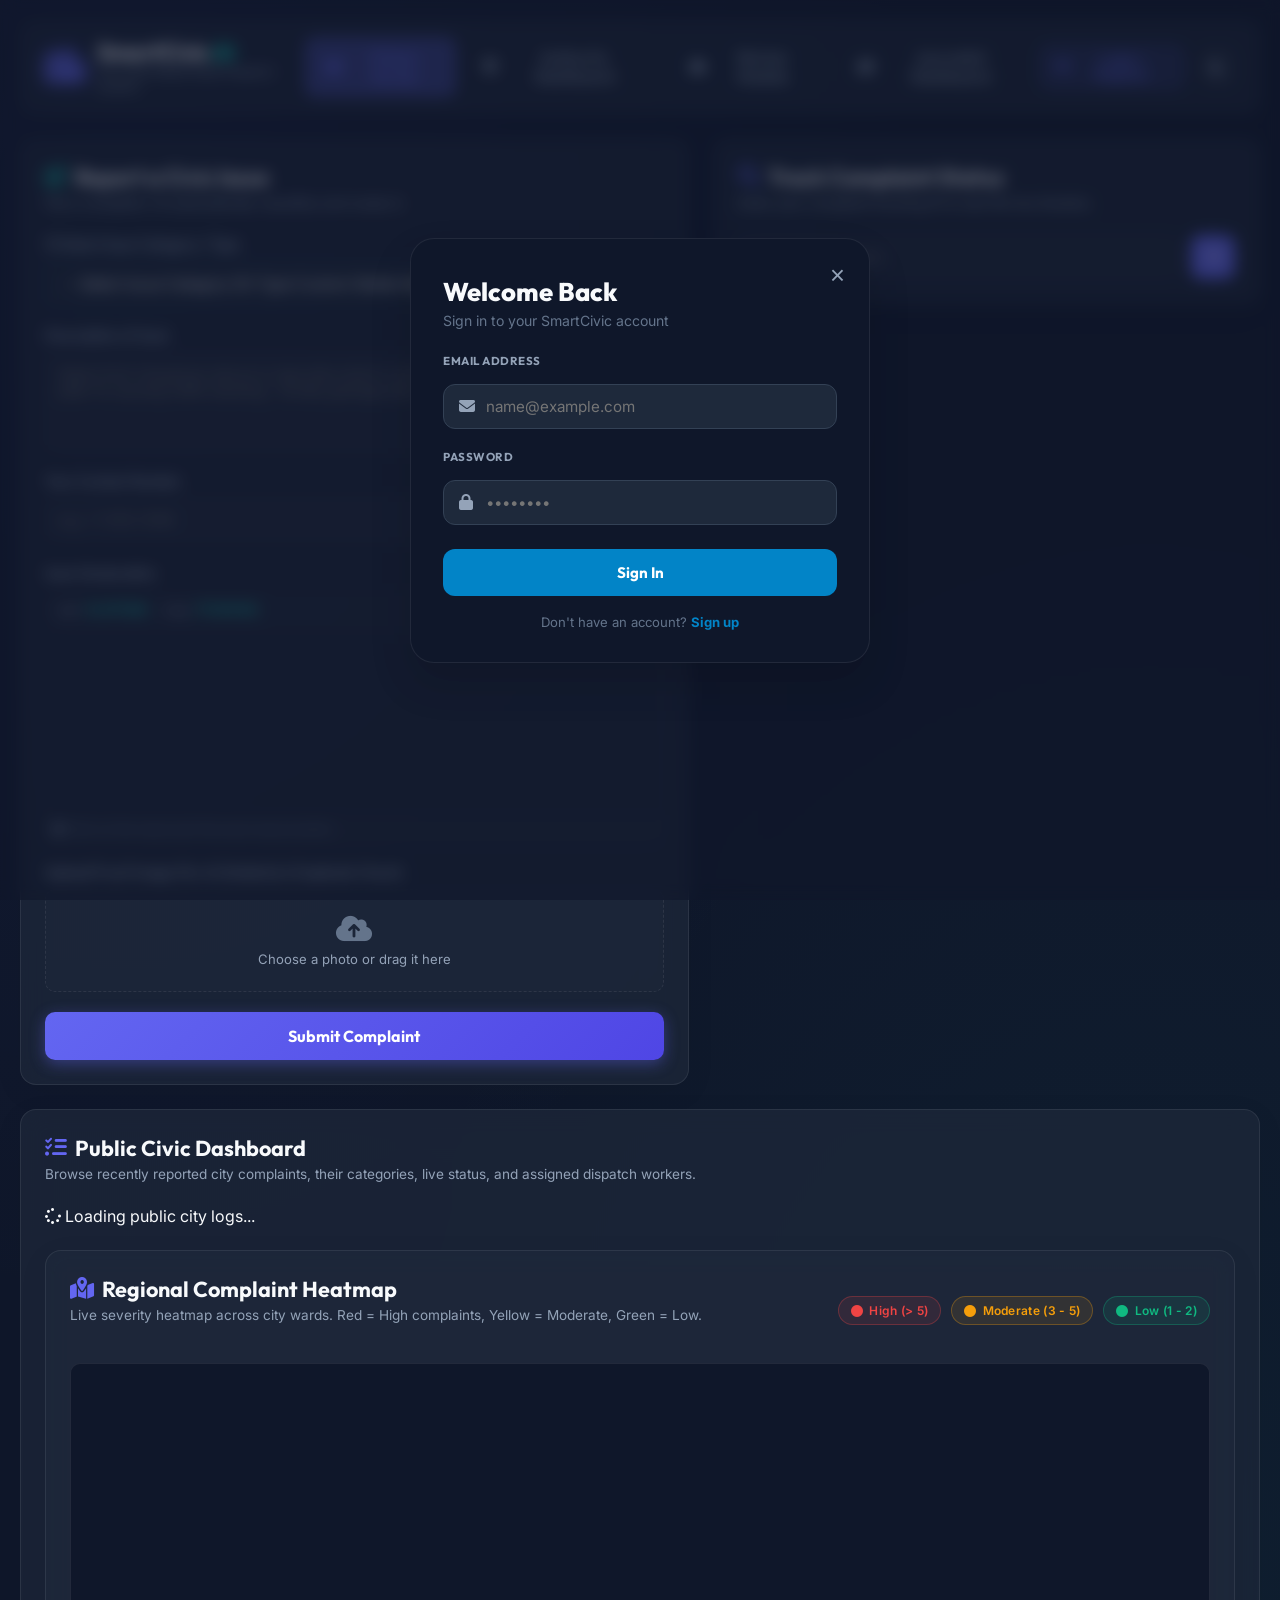
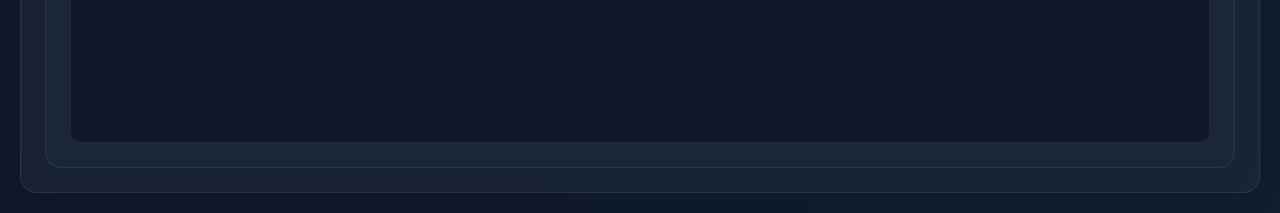
==== frontend/index.html @ 4585609e "Initial commit: SmartCivic AI civic complaint platform with Exotel IVR hotline & complete setup" ====
<!DOCTYPE html>
<html lang="en">
<head>
    <meta charset="UTF-8">
    <meta name="viewport" content="width=device-width, initial-scale=1.0">
    <title>SmartCivic AI - Intelligent Complaint Management System</title>
    
    <!-- Google Fonts -->
    <link rel="preconnect" href="https://fonts.googleapis.com">
    <link rel="preconnect" href="https://fonts.gstatic.com" crossorigin>
    <link href="https://fonts.googleapis.com/css2?family=Inter:wght@300;400;500;600;700&family=Outfit:wght@400;500;600;700;800&display=swap" rel="stylesheet">
    
    <!-- FontAwesome Icons -->
    <link rel="stylesheet" href="https://cdnjs.cloudflare.com/ajax/libs/font-awesome/6.4.0/css/all.min.css">
    
    <!-- Leaflet.js (GIS Map) -->
    <link rel="stylesheet" href="https://unpkg.com/leaflet@1.9.4/dist/leaflet.css" integrity="sha256-p4NxAoJBhIIN+hmNHrzRCf9tD/miZyoHS5obTRR9BMY=" crossorigin="" />
    <script src="https://unpkg.com/leaflet@1.9.4/dist/leaflet.js" integrity="sha256-20nQCchB9co0qIjJZRGuk2/Z9VM+kNiyxNV1lvTlZBo=" crossorigin=""></script>
    
    <!-- Leaflet Heatmap Plugin -->
    <script src="https://cdn.jsdelivr.net/npm/leaflet.heat@0.2.0/dist/leaflet-heat.js"></script>
    
    <!-- Leaflet Routing Machine -->
    <link rel="stylesheet" href="https://unpkg.com/leaflet-routing-machine@3.2.12/dist/leaflet-routing-machine.css" />
    <script src="https://unpkg.com/leaflet-routing-machine@3.2.12/dist/leaflet-routing-machine.js"></script>
    
    <!-- Chart.js -->
    <script src="https://cdn.jsdelivr.net/npm/chart.js"></script>
    
    <!-- Custom Style Sheet -->
    <link rel="stylesheet" href="app.css">
</head>
<body>
    <!-- App Container -->
    <div class="app-container">
        
        <!-- Header -->
        <header class="glass-header">
            <div class="logo-area">
                <div class="logo-icon"><i class="fa-solid fa-city"></i></div>
                <div class="logo-text">
                    <h1>SmartCivic <span>AI</span></h1>
                    <p>City Issue Reporting & Dispatch System</p>
                </div>
            </div>
            
            <!-- Navbar Nav -->
            <nav class="nav-links">
                <button class="nav-btn active" data-tab="citizen-portal" id="btn-citizen"><i class="fa-solid fa-users"></i> Citizen Portal</button>
                <button class="nav-btn" data-tab="authority-dashboard" id="btn-authority"><i class="fa-solid fa-shield-halved"></i> Authority Dashboard</button>
                <button class="nav-btn" data-tab="worker-module" id="btn-worker"><i class="fa-solid fa-helmet-safety"></i> Worker Module</button>
                <button class="nav-btn" data-tab="journalist-dashboard" id="btn-journalist"><i class="fa-solid fa-newspaper"></i> Journalist Dashboard</button>
            </nav>

            <!-- User Profile Banner -->
            <div class="header-controls">
                <div class="user-status-wrapper hidden" id="user-profile-banner">
                    <span class="user-status-text"><i class="fa-solid fa-user-circle text-accent-indigo"></i> <strong id="lbl-user-name">Guest</strong> (<span id="lbl-user-role">citizen</span>)</span>
                    <button class="btn-logout" id="btn-logout-session"><i class="fa-solid fa-right-from-bracket"></i> Logout</button>
                </div>
                <button class="btn-login-header" id="btn-login-trigger"><i class="fa-solid fa-right-to-bracket"></i> Login / Register</button>
                <div class="theme-toggle" id="theme-toggle-btn">
                    <i class="fa-solid fa-moon"></i>
                </div>
            </div>
        </header>

        <!-- Main Content Area -->
        <main class="main-content">
            
            <!-- CITIZEN PORTAL TAB -->
            <section id="citizen-portal" class="tab-content active-tab">
                <div class="citizen-grid">
                    
                    <!-- Left: Report Form -->
                    <div class="glass-card citizen-form-card">
                        <h2><i class="fa-solid fa-pen-to-square text-accent-teal"></i> Report a Civic Issue</h2>
                        <p class="section-subtitle">File a complaint. AI automatically classifies and routes it.</p>


                        
                        <form id="report-form" enctype="multipart/form-data">
                            <div class="form-group">
                                <label for="form-category-preset"><i class="fa-solid fa-list-check"></i> Select Issue Category / Type</label>
                                <select id="form-category-preset" class="form-select-category">
                                    <option value="">-- Select Issue Category (Or Type Custom Details Below) --</option>
                                    <option value="Pothole">Pothole</option>
                                    <option value="Drainage">Drainage</option>
                                    <option value="Garbage">Garbage</option>
                                    <option value="Street Light">Street Light</option>
                                    <option value="Footpath">Footpath</option>
                                    <option value="Manhole">Manhole</option>
                                </select>
                            </div>

                            <div class="form-group">
                                <label for="form-description">Description of Issue</label>
                                <textarea id="form-description" placeholder="Select from dropdown above or describe what is wrong (e.g. 'Huge pothole near metro pillar 15 causing traffic backlog', 'Smelly garbage pile overflowing on the main road')" required></textarea>
                            </div>
                            
                            <div class="form-group">
                                <label for="form-contact">Your Contact Number</label>
                                <input type="tel" id="form-contact" placeholder="e.g. +1 555-0199" required>
                            </div>
                            
                            <!-- Location Section -->
                            <div class="form-group">
                                <div class="label-row">
                                    <label>Issue Geolocation</label>
                                    <button type="button" class="btn-small" id="btn-gps-detect"><i class="fa-solid fa-location-crosshairs"></i> Get Current GPS</button>
                                </div>
                                <div class="gps-coords">
                                    <span>Lat: <strong id="val-latitude">12.971598</strong></span>
                                    <span>Lng: <strong id="val-longitude">77.594562</strong></span>
                                </div>
                                <div class="map-picker-container">
                                    <div id="map-picker"></div>
                                    <span class="map-helper-text"><i class="fa-solid fa-circle-info"></i> Click on the map to pin the exact issue location.</span>
                                </div>
                            </div>
                            
                            <!-- Image Section -->
                            <div class="form-group">
                                <label>Upload Proof Image (For AI Similarity & Duplicate Check)</label>
                                <div class="file-drop-area">
                                    <i class="fa-solid fa-cloud-arrow-up"></i>
                                    <span>Choose a photo or drag it here</span>
                                    <input type="file" id="form-image" accept="image/*">
                                </div>
                                <div id="image-preview-container" class="hidden">
                                    <img id="image-preview" src="" alt="Selected proof">
                                    <button type="button" id="btn-remove-image"><i class="fa-solid fa-times"></i> Remove</button>
                                </div>
                            </div>

                            <button type="submit" class="btn-submit" id="btn-submit-complaint">
                                <span class="btn-text">Submit Complaint</span>
                                <span class="spinner hidden"><i class="fa-solid fa-circle-notch fa-spin"></i></span>
                            </button>
                        </form>
                    </div>
                    
                    <!-- Right: Search & Timeline Tracker -->
                    <div class="right-citizen-panel">
                        <!-- Duplicate Alert Notification (Appears when duplicate found) -->
                        <div id="duplicate-warning" class="glass-card duplicate-card hidden">
                            <div class="dup-header">
                                <i class="fa-solid fa-triangle-exclamation"></i>
                                <h3>AI Duplicate Warning</h3>
                            </div>
                            <p>Our AI model identified an existing open complaint within 50 meters containing similar details. The issue has been linked, and its priority was verified.</p>
                            <div class="dup-details">
                                <span>Linked ID: <strong id="dup-linked-id">COMP-XXXX</strong></span>
                                <button type="button" class="btn-small" id="btn-view-duplicate">Track Linked Complaint</button>
                            </div>
                        </div>

                        <!-- Search Box -->
                        <div class="glass-card search-card">
                            <h2><i class="fa-solid fa-magnifying-glass text-accent-indigo"></i> Track Complaint Status</h2>
                            <p class="section-subtitle">Enter your complaint tracking ID to see the live timeline.</p>
                            <div class="search-box">
                                <input type="text" id="search-complaint-id" placeholder="e.g. COMP-A4F9E3">
                                <button type="button" id="btn-search-track"><i class="fa-solid fa-arrow-right"></i></button>
                            </div>
                        </div>

                        <!-- Tracker Details / Timeline -->
                        <div class="glass-card tracker-card hidden" id="tracker-result">
                            <div class="tracker-header">
                                <div>
                                    <h3 id="track-id">COMP-XXXXXX</h3>
                                    <span id="track-category" class="badge">Pothole</span>
                                </div>
                                <span id="track-status-badge" class="badge-status">Submitted</span>
                            </div>
                            
                            <div class="escalation-alert-banner hidden" id="track-escalation-banner">
                                <i class="fa-solid fa-triangle-exclamation fa-beat"></i>
                                <span><strong>ESCALATED:</strong> Unresolved for > 48 hours. Routed to Supervisor.</span>
                            </div>

                            <div class="tracker-desc">
                                <strong>Description:</strong>
                                <p id="track-description">...</p>
                            </div>

                            <div class="tracker-image-box hidden" id="track-image-container">
                                <strong>Attached Proof:</strong>
                                <img id="track-image" src="" alt="Proof Image">
                                <div class="image-analysis-box" id="track-image-analysis-box">
                                    <span class="analysis-tag"><i class="fa-solid fa-brain text-accent-teal"></i> AI Image Analysis</span>
                                    <p id="track-image-analysis-text">Scanning image matrices...</p>
                                </div>
                            </div>

                            <div class="tracker-meta">
                                <div><strong>Priority:</strong> <span id="track-priority" class="text-priority-high">High</span></div>
                                <div><strong>Assigned Worker:</strong> <span id="track-worker">Not Assigned</span></div>
                            </div>

                            <!-- Timeline -->
                            <div class="timeline-wrapper">
                                <div class="timeline-line"></div>
                                
                                <div class="timeline-step" id="step-Submitted">
                                    <div class="step-bullet"></div>
                                    <div class="step-content">
                                        <h4>Complaint Submitted</h4>
                                        <p class="step-time" id="time-Submitted">-</p>
                                    </div>
                                </div>
                                
                                <div class="timeline-step" id="step-Assigned">
                                    <div class="step-bullet"></div>
                                    <div class="step-content">
                                        <h4>Worker Assigned</h4>
                                        <p class="step-time" id="time-Assigned">-</p>
                                    </div>
                                </div>
                                
                                <div class="timeline-step" id="step-InProgress">
                                    <div class="step-bullet"></div>
                                    <div class="step-content">
                                        <h4>In Progress</h4>
                                        <p class="step-time" id="time-InProgress">-</p>
                                    </div>
                                </div>
                                
                                <div class="timeline-step" id="step-Resolved">
                                    <div class="step-bullet"></div>
                                    <div class="step-content">
                                        <h4>Resolved</h4>
                                        <p class="step-time" id="time-Resolved">-</p>
                                    </div>
                                </div>
                            </div>
                        </div>
                    </div>
                </div>

                <!-- Public Complaints Feed -->
                <div class="glass-card citizen-feed-section" style="margin-top: 24px;">
                    <h2><i class="fa-solid fa-list-check text-accent-indigo"></i> Public Civic Dashboard</h2>
                    <p class="section-subtitle">Browse recently reported city complaints, their categories, live status, and assigned dispatch workers.</p>
                    <div class="citizen-complaints-list" id="citizen-complaints-list" style="display: grid; grid-template-columns: repeat(auto-fill, minmax(300px, 1fr)); gap: 20px; margin-top: 16px;">
                        <p class="empty-list-message"><i class="fa-solid fa-spinner fa-spin"></i> Loading public city logs...</p>
                    </div>
                <!-- Citizen Regional Complaint Heatmap -->
                <div class="glass-card heatmap-card-container" style="margin-top: 24px;">
                    <div class="heatmap-header">
                        <div>
                            <h2><i class="fa-solid fa-map-location-dot text-accent-indigo"></i> Regional Complaint Heatmap</h2>
                            <p class="section-subtitle">Live severity heatmap across city wards. Red = High complaints, Yellow = Moderate, Green = Low.</p>
                        </div>
                        <div class="heatmap-legend-pills">
                            <span class="heatmap-pill pill-red"><i class="fa-solid fa-circle"></i> High (> 5)</span>
                            <span class="heatmap-pill pill-yellow"><i class="fa-solid fa-circle"></i> Moderate (3 - 5)</span>
                            <span class="heatmap-pill pill-green"><i class="fa-solid fa-circle"></i> Low (1 - 2)</span>
                        </div>
                    </div>
                    <div id="map-citizen-heatmap" class="gis-heatmap-box"></div>
                </div>
            </section>
            
            <!-- AUTHORITY DASHBOARD TAB -->
            <section id="authority-dashboard" class="tab-content">
                <!-- Stats Overview Grid -->
                <div class="stats-grid">
                    <div class="glass-card stat-box border-indigo">
                        <div class="stat-icon"><i class="fa-solid fa-folder-open text-accent-indigo"></i></div>
                        <div class="stat-info">
                            <h3 id="stat-total-issues">0</h3>
                            <p>Total Complaints</p>
                        </div>
                    </div>
                    <div class="glass-card stat-box border-amber">
                        <div class="stat-icon"><i class="fa-solid fa-clock text-accent-amber"></i></div>
                        <div class="stat-info">
                            <h3 id="stat-pending-issues">0</h3>
                            <p>Pending Resolution</p>
                        </div>
                    </div>
                    <div class="glass-card stat-box border-emerald">
                        <div class="stat-icon"><i class="fa-solid fa-circle-check text-accent-emerald"></i></div>
                        <div class="stat-info">
                            <h3 id="stat-resolved-issues">0</h3>
                            <p>Resolved Issues</p>
                        </div>
                    </div>
                    <div class="glass-card stat-box border-rose">
                        <div class="stat-icon"><i class="fa-solid fa-circle-exclamation text-priority-high"></i></div>
                        <div class="stat-info">
                            <h3 id="stat-escalated-issues">0</h3>
                            <p>48h Escalations</p>
                        </div>
                    </div>
                </div>

                <!-- Authority GIS Regional Complaint Heatmap -->
                <div class="glass-card heatmap-card-container" style="margin-bottom: 24px;">
                    <div class="heatmap-header">
                        <div>
                            <h2><i class="fa-solid fa-fire text-priority-high"></i> Citywide Regional Complaint Density Heatmap</h2>
                            <p class="section-subtitle">Real-time GIS density overlay of civic complaints across wards to prioritize resource allocation.</p>
                        </div>
                        <div class="heatmap-legend-pills">
                            <span class="heatmap-pill pill-red"><i class="fa-solid fa-circle"></i> High Severity (> 5)</span>
                            <span class="heatmap-pill pill-yellow"><i class="fa-solid fa-circle"></i> Moderate (3 - 5)</span>
                            <span class="heatmap-pill pill-green"><i class="fa-solid fa-circle"></i> Low (1 - 2)</span>
                        </div>
                    </div>
                    <div id="map-authority-heatmap" class="gis-heatmap-box"></div>
                </div>

                <!-- Table & Filters Section -->

                <div class="dashboard-table-section glass-card">
                    <div class="table-header">
                        <h2><i class="fa-solid fa-list-check text-accent-indigo"></i> Active Complaints Registry</h2>
                        
                        <!-- Filters -->
                        <div class="filters-row">
                            <div class="filter-group">
                                <label for="filter-status">Status:</label>
                                <select id="filter-status">
                                    <option value="">All</option>
                                    <option value="Submitted">Submitted</option>
                                    <option value="Assigned">Assigned</option>
                                    <option value="In Progress">In Progress</option>
                                    <option value="Resolved">Resolved</option>
                                    <option value="Closed">Closed</option>
                                </select>
                            </div>
                            <div class="filter-group">
                                <label for="filter-priority">Priority:</label>
                                <select id="filter-priority">
                                    <option value="">All</option>
                                    <option value="High">High</option>
                                    <option value="Medium">Medium</option>
                                    <option value="Low">Low</option>
                                </select>
                            </div>
                            <!-- Ward filter removed -->
                            <button id="btn-refresh-dashboard" class="btn-refresh"><i class="fa-solid fa-arrows-rotate"></i> Refresh</button>
                        </div>
                    </div>

                    <!-- Complaints Table -->
                    <div class="table-scroll-container">
                        <table class="dashboard-table">
                            <thead>
                                <tr>
                                    <th>ID</th>
                                    <th>Category</th>
                                    <th>Description</th>
                                    <th>Priority</th>
                                    <th>Status</th>
                                    <th>Reported Date</th>
                                    <th>Assigned Worker</th>
                                    <th>Actions</th>
                                </tr>
                            </thead>
                            <tbody id="complaints-table-body">
                                <tr>
                                    <td colspan="9" class="empty-table-message"><i class="fa-solid fa-spinner fa-spin"></i> Loading complaints database...</td>
                                </tr>
                            </tbody>
                        </table>
                    </div>
                </div>

                <!-- Assignment Modal (Glassmorphic popup) -->
                <div id="assignment-modal" class="modal-overlay hidden">
                    <div class="glass-card modal-content">
                        <div class="modal-header">
                            <h3><i class="fa-solid fa-user-plus text-accent-teal"></i> Assign Task to Worker</h3>
                            <button class="btn-close-modal" id="btn-close-assignment-modal">&times;</button>
                        </div>
                        <div class="modal-body">
                            <div class="assignment-info-summary">
                                <p><strong>Complaint ID:</strong> <span id="modal-complaint-id">COMP-XXXX</span></p>
                                <p><strong>Category:</strong> <span id="modal-complaint-category" class="badge">Pothole</span></p>
                                <p><strong>Description:</strong> <span id="modal-complaint-desc">...</span></p>
                            </div>
                            <hr class="modal-separator">
                            <form id="assign-worker-form">
                                <input type="hidden" id="modal-hidden-complaint-id">
                                <div class="form-group">
                                    <label for="modal-worker-select">Select Dispatch Worker</label>
                                    <select id="modal-worker-select" required>
                                        <option value="">-- Choose Worker --</option>
                                    </select>
                                </div>
                                <div class="form-group">
                                    <label for="modal-priority-select">Adjust Priority (Heuristically Classified)</label>
                                    <select id="modal-priority-select">
                                        <option value="High">High</option>
                                        <option value="Medium">Medium</option>
                                        <option value="Low">Low</option>
                                    </select>
                                </div>
                                <button type="submit" class="btn-submit" id="btn-confirm-assignment">Assign & Notify Worker</button>
                            </form>
                        </div>
                    </div>
                </div>

                <!-- Charts Section -->
                <div class="analytics-charts-grid">
                    <div class="glass-card chart-container">
                        <h3><i class="fa-solid fa-chart-pie text-accent-indigo"></i> Issue Categories Distribution</h3>
                        <canvas id="chart-categories"></canvas>
                    </div>
                </div>
            </section>
            
            <!-- WORKER MODULE TAB -->
            <section id="worker-module" class="tab-content">
                <div class="worker-grid">
                    <!-- Left Panel: Job List -->
                    <div class="glass-card worker-jobs-panel">
                        <h2><i class="fa-solid fa-toolbox text-accent-amber"></i> Worker Task Board</h2>
                        <div class="worker-info-banner">
                            <p>Active User: <strong id="val-worker-name">Not Selected</strong></p>
                        </div>
                        
                        <div class="worker-jobs-list" id="worker-jobs-list">
                            <p class="empty-jobs-message">Please select a Worker Profile from the top-right header to view tasks.</p>
                        </div>
                    </div>

                    <!-- Right Panel: Navigation and Work Action -->
                    <div class="glass-card worker-work-panel hidden" id="worker-work-area">
                        <div class="worker-work-header">
                            <div>
                                <span class="badge-status badge-active" id="work-active-id">COMP-XXXX</span>
                                <h3 id="work-active-category">Garbage Dump Cleanup</h3>
                            </div>
                            <button class="btn-back-jobs" id="btn-close-work-area"><i class="fa-solid fa-times"></i> Close Map</button>
                        </div>

                        <!-- Action controls -->
                        <div class="worker-action-steps">
                            <div class="action-step-item">
                                <div class="step-num">1</div>
                                <div class="step-details">
                                    <h4>Route Navigation</h4>
                                    <p>Follow GPS directions on GIS map below.</p>
                                </div>
                            </div>
                             <div class="action-step-item">
                                <div class="step-num">2</div>
                                <div class="step-details" style="display: flex; flex-direction: column; gap: 8px; width: 100%;">
                                    <h4>Site Action & Progress Log</h4>
                                    <button class="btn-worker-status" id="btn-toggle-in-progress">Mark "In Progress"</button>
                                    <div id="worker-log-input-group" class="hidden" style="display: flex; gap: 8px; width: 100%; margin-top: 4px;">
                                        <input type="text" id="worker-progress-notes" placeholder="Add site update (e.g. 'Arrived', '50% cleaned')" style="flex: 1; padding: 8px 12px; font-size: 0.85rem;">
                                        <button type="button" class="btn-submit-blue" id="btn-worker-add-notes" style="padding: 8px 12px; font-size: 0.85rem; border-radius: 8px;"><i class="fa-solid fa-plus"></i> Log</button>
                                    </div>
                                </div>
                            </div>
                            <div class="action-step-item">
                                <div class="step-num">3</div>
                                <div class="step-details">
                                    <h4>Complete Resolution</h4>
                                    <button class="btn-worker-resolve" id="btn-open-resolve-modal">Resolve Task</button>
                                </div>
                            </div>
                        </div>

                        <!-- GIS Route Map -->
                        <div class="worker-map-wrapper">
                            <div id="map-worker-route"></div>
                            <div class="map-route-legend">
                                <span><i class="fa-solid fa-user-location text-accent-teal"></i> Worker Location (Mocked)</span>
                                <span><i class="fa-solid fa-triangle-exclamation text-accent-amber"></i> Complaint Location</span>
                            </div>
                        </div>
                    </div>
                </div>

                <!-- Resolve Complaint Modal -->
                <div id="resolve-modal" class="modal-overlay hidden">
                    <div class="glass-card modal-content">
                        <div class="modal-header">
                            <h3><i class="fa-solid fa-clipboard-check text-accent-emerald"></i> Resolve Complaint</h3>
                            <button class="btn-close-modal" id="btn-close-resolve-modal">&times;</button>
                        </div>
                        <div class="modal-body">
                            <form id="resolve-task-form">
                                <input type="hidden" id="resolve-hidden-complaint-id">
                                <div class="form-group">
                                    <label>Upload Resolution Photo Proof</label>
                                    <div class="file-drop-area">
                                        <i class="fa-solid fa-camera"></i>
                                        <span>Choose resolved photo</span>
                                        <input type="file" id="resolve-image" accept="image/*" required>
                                    </div>
                                    <div id="resolve-preview-container" class="hidden">
                                        <img id="resolve-preview" src="" alt="Resolution preview">
                                    </div>
                                </div>
                                <div class="form-group">
                                    <label for="resolve-notes">Completion Notes</label>
                                    <textarea id="resolve-notes" placeholder="Write details about the repair/cleanup performed..." required></textarea>
                                </div>
                                <button type="submit" class="btn-submit btn-emerald-submit" id="btn-confirm-resolve">Submit Resolution</button>
                            </form>
                        </div>
                    </div>
                </div>
            </section>

            <!-- JOURNALIST DASHBOARD TAB -->
            <section id="journalist-dashboard" class="tab-content">
                <div class="journalist-grid">
                    <!-- Left Column: Redirected Issues list -->
                    <div class="glass-card journalist-left-panel">
                        <h2><i class="fa-solid fa-triangle-exclamation text-priority-high"></i> Unopened Complaints</h2>
                        <p class="section-subtitle">Issues redirected to press watchdogs after 5 mins of authority inactivity.</p>
                        <div id="journalist-redirect-list" class="journalist-list">
                            <p class="empty-list-message"><i class="fa-solid fa-spinner fa-spin"></i> Loading redirected complaints...</p>
                        </div>
                    </div>

                    <!-- Right Column: AI Agent Report Station -->
                    <div class="glass-card journalist-right-panel hidden" id="journalist-station">
                        <div class="station-header">
                            <h3><i class="fa-solid fa-microchip text-accent-indigo"></i> AI Agent Report Station</h3>
                            <button class="btn-close-station" id="btn-close-journalist-station">&times;</button>
                        </div>
                        <div class="station-complaint-summary" id="station-complaint-summary">
                            <!-- Complaint details loaded dynamically -->
                        </div>
                        
                        <div class="ai-agent-console-box">
                            <button class="btn-submit-blue" id="btn-trigger-ai-agent">
                                <i class="fa-solid fa-robot"></i> Run AI Investigative Agent
                            </button>
                            
                            <!-- Progress Loader -->
                            <div class="ai-loader-container hidden" id="ai-agent-loader">
                                <div class="ai-spinner"></div>
                                <span class="ai-loader-text">AI Agent scanning database & writing report...</span>
                            </div>
                        </div>

                        <!-- Editor Form -->
                        <div class="ai-report-editor-box hidden" id="ai-report-editor">
                            <hr class="modal-separator">
                            <form id="journalist-report-form">
                                <input type="hidden" id="report-hidden-complaint-id">
                                <div class="form-group">
                                    <label class="uppercase-label">Article Title</label>
                                    <input type="text" id="report-title-input" required>
                                </div>
                                <div class="form-group">
                                    <label class="uppercase-label">Article Body Content</label>
                                    <textarea id="report-content-input" rows="12" required></textarea>
                                </div>
                                <div class="form-actions-row">
                                    <button type="button" class="btn-submit" id="btn-save-draft"><i class="fa-solid fa-floppy-disk"></i> Save Draft</button>
                                    <button type="submit" class="btn-submit-blue" id="btn-publish-report"><i class="fa-solid fa-paper-plane"></i> Publish Report</button>
                                </div>
                            </form>
                        </div>
                    </div>
                </div>

                <!-- Bottom Section: Published Articles Feed -->
                <div class="glass-card journalist-feed-section">
                    <h2><i class="fa-solid fa-bullhorn text-accent-teal"></i> Published Press Room</h2>
                    <p class="section-subtitle">Watchdog articles live and broadcasted to public press feeds.</p>
                    <div class="published-articles-grid" id="published-articles-feed">
                        <p class="empty-list-message">No articles published to press feeds yet.</p>
                    </div>
                </div>
            </section>
        </main>

        <!-- GLOBAL NAVIGATION MAP MODAL -->
        <div class="modal-overlay hidden" id="navigation-modal" style="z-index: 100000;">
            <div class="modal-content" style="max-width: 800px; width: 90%; height: 85vh; display: flex; flex-direction: column; padding: 24px; background: rgba(15, 23, 42, 0.95); border: 1px solid var(--panel-border); box-shadow: 0 20px 50px rgba(0,0,0,0.5);">
                <div class="modal-header" style="margin-bottom: 16px; border-bottom: 1px solid var(--panel-border); padding-bottom: 8px;">
                    <h3 style="font-family: var(--font-heading); font-size: 1.25rem;"><i class="fa-solid fa-map-location-dot text-accent-indigo"></i> GPS Navigation Route</h3>
                    <button class="btn-close-modal" id="btn-close-navigation-modal">&times;</button>
                </div>
                <div class="modal-body" style="flex: 1; display: grid; grid-template-columns: 1.2fr 0.8fr; gap: 20px; min-height: 0;">
                    <!-- Map Column -->
                    <div style="position: relative; display: flex; flex-direction: column; height: 100%;">
                        <div id="map-modal-navigation" style="flex: 1; border-radius: 12px; border: 1px solid var(--panel-border); min-height: 250px; background: #1e293b;"></div>
                        <div style="margin-top: 12px;">
                            <button class="btn-submit-blue" id="btn-open-real-google-maps" style="margin-top: 0; padding: 12px 18px; font-size: 0.88rem; border-radius: 8px;">
                                <i class="fa-solid fa-arrow-up-right-from-square"></i> Open in Google Maps
                            </button>
                        </div>
                    </div>
                    <!-- Directions Steps Column -->
                    <div style="background: rgba(255, 255, 255, 0.02); border: 1px solid var(--panel-border); border-radius: 12px; padding: 16px; display: flex; flex-direction: column; overflow-y: auto;">
                        <h4 style="margin-bottom: 12px; border-bottom: 1px solid var(--panel-border); padding-bottom: 6px; color: var(--text-primary); font-family: var(--font-heading); font-size: 0.95rem;">
                            <i class="fa-solid fa-location-arrow"></i> Turn-by-Turn Directions
                        </h4>
                        <div id="navigation-steps-list" style="display: flex; flex-direction: column; gap: 12px; font-size: 0.85rem; color: var(--text-secondary);">
                            <!-- Step items rendered dynamically -->
                        </div>
                    </div>
                </div>
            </div>
        </div>
        
        <!-- Live Notifications Banner -->
        <div class="notification-toast hidden" id="notification-toast">
            <div class="toast-icon"><i class="fa-solid fa-bell"></i></div>
            <div class="toast-body">
                <h4 id="toast-title">Notification</h4>
                <p id="toast-message">Message details...</p>
            </div>
                            <button class="toast-close" id="btn-close-toast">&times;</button>
        </div>

        <!-- AUTHENTICATION DIALOG (BLOCKING OVERLAY) -->
        <div id="auth-modal" class="modal-overlay">
            <div class="auth-card">
                <button class="btn-close-modal" id="btn-close-auth-modal">&times;</button>

                <!-- Signup Panel -->
                <div id="signup-panel" class="auth-panel hidden">
                    <h2 class="auth-title">Create Account</h2>
                    <p class="auth-subtitle">Join the SmartCivic platform</p>
                    <form id="signup-form">
                        <div class="form-group">
                            <label class="uppercase-label">Full Name</label>
                            <div class="input-with-icon">
                                <i class="fa-solid fa-user"></i>
                                <input type="text" id="signup-name" placeholder="John Doe" required>
                            </div>
                        </div>

                        <div class="form-group">
                            <label class="uppercase-label">Role</label>
                            <div class="role-selector-row">
                                <button type="button" class="role-card active" data-role="citizen">
                                    <i class="fa-solid fa-user"></i>
                                    <span>CITIZEN</span>
                                </button>
                                <button type="button" class="role-card" data-role="worker">
                                    <i class="fa-solid fa-helmet-safety"></i>
                                    <span>WORKER</span>
                                </button>
                                <button type="button" class="role-card" data-role="authority">
                                    <i class="fa-solid fa-shield-halved"></i>
                                    <span>AUTHORITY</span>
                                </button>
                                <button type="button" class="role-card" data-role="journalist">
                                    <i class="fa-solid fa-newspaper"></i>
                                    <span>JOURNALIST</span>
                                </button>
                            </div>
                            <!-- Hidden input to store chosen role -->
                            <input type="hidden" id="signup-role" value="citizen">
                        </div>

                        <div class="form-group">
                            <label class="uppercase-label">Email Address</label>
                            <div class="input-with-icon">
                                <i class="fa-solid fa-envelope"></i>
                                <input type="email" id="signup-gmail" placeholder="name@example.com" required>
                            </div>
                        </div>

                        <div class="form-group">
                            <label class="uppercase-label">Password</label>
                            <div class="input-with-icon">
                                <i class="fa-solid fa-lock"></i>
                                <input type="password" id="signup-password" placeholder="••••••••" required>
                            </div>
                        </div>

                        <div class="form-group">
                            <label class="uppercase-label">Contact Phone Number</label>
                            <div class="input-with-icon">
                                <i class="fa-solid fa-phone"></i>
                                <input type="tel" id="signup-contact" placeholder="+1 555-0101" required>
                            </div>
                        </div>

                        <button type="submit" class="btn-submit-blue">Create Account</button>
                        
                        <div class="auth-switch-text">
                            Already have an account? <span id="link-go-to-login" class="switch-link">Sign in</span>
                        </div>
                    </form>
                </div>

                <!-- Login Panel -->
                <div id="login-panel" class="auth-panel">
                    <h2 class="auth-title">Welcome Back</h2>
                    <p class="auth-subtitle">Sign in to your SmartCivic account</p>
                    <form id="login-form">
                        <div class="form-group">
                            <label class="uppercase-label">Email Address</label>
                            <div class="input-with-icon">
                                <i class="fa-solid fa-envelope"></i>
                                <input type="email" id="login-gmail" placeholder="name@example.com" required>
                            </div>
                        </div>

                        <div class="form-group">
                            <label class="uppercase-label">Password</label>
                            <div class="input-with-icon">
                                <i class="fa-solid fa-lock"></i>
                                <input type="password" id="login-password" placeholder="••••••••" required>
                            </div>
                        </div>

                        <button type="submit" class="btn-submit-blue">Sign In</button>
                        
                        <div class="auth-switch-text">
                            Don't have an account? <span id="link-go-to-signup" class="switch-link">Sign up</span>
                        </div>
                    </form>
                </div>

                <div class="auth-error-banner hidden" id="auth-error-msg">
                    <i class="fa-solid fa-triangle-exclamation"></i>
                    <span id="auth-error-text">Incorrect credentials. Please try again.</span>
                </div>
            </div>
        </div>

    </div>

    <!-- Application Script -->
    <script src="app.js"></script>
</body>
</html>
---- frontend/app.css ----
/* SmartCivic AI - Main Stylesheet */

:root {
    /* Color Palette */
    --bg-dark: #0f172a;
    --panel-dark: rgba(30, 41, 59, 0.7);
    --panel-border: rgba(255, 255, 255, 0.08);
    --accent-indigo: #6366f1;
    --accent-indigo-glow: rgba(99, 102, 241, 0.4);
    --accent-teal: #14b8a6;
    --accent-teal-glow: rgba(20, 184, 166, 0.4);
    --accent-amber: #f59e0b;
    --accent-amber-glow: rgba(245, 158, 11, 0.4);
    --accent-emerald: #10b981;
    --accent-emerald-glow: rgba(16, 185, 129, 0.4);
    --priority-high: #f43f5e;
    --priority-high-glow: rgba(244, 63, 94, 0.4);
    --priority-medium: #f59e0b;
    --priority-low: #10b981;
    
    /* Text Colors */
    --text-primary: #f8fafc;
    --text-secondary: #94a3b8;
    --text-muted: #64748b;
    
    /* Font Families */
    --font-heading: 'Outfit', sans-serif;
    --font-body: 'Inter', sans-serif;
    
    /* Transitions */
    --transition-smooth: all 0.3s cubic-bezier(0.4, 0, 0.2, 1);
    
    /* Layout values */
    --radius-lg: 16px;
    --radius-md: 10px;
    --radius-sm: 6px;
}

/* Light Theme Variables */
body.light-theme {
    --bg-dark: #f1f5f9;
    --panel-dark: rgba(255, 255, 255, 0.85);
    --panel-border: rgba(0, 0, 0, 0.08);
    --text-primary: #0f172a;
    --text-secondary: #475569;
    --text-muted: #94a3b8;
    --accent-indigo-glow: rgba(99, 102, 241, 0.15);
    --accent-teal-glow: rgba(20, 184, 166, 0.15);
    --accent-amber-glow: rgba(245, 158, 11, 0.15);
    --accent-emerald-glow: rgba(16, 185, 129, 0.15);
}

/* Core resets */
* {
    margin: 0;
    padding: 0;
    box-sizing: border-box;
}

body {
    background-color: var(--bg-dark);
    color: var(--text-primary);
    font-family: var(--font-body);
    min-height: 100vh;
    overflow-x: hidden;
    transition: var(--transition-smooth);
    background-image: 
        radial-gradient(at 10% 10%, rgba(99, 102, 241, 0.05) 0px, transparent 50%),
        radial-gradient(at 90% 90%, rgba(20, 184, 166, 0.05) 0px, transparent 50%);
}

/* App Layout */
.app-container {
    display: flex;
    flex-direction: column;
    min-height: 100vh;
    max-width: 1400px;
    margin: 0 auto;
    padding: 20px;
}

/* Glass Header */
.glass-header {
    background: var(--panel-dark);
    backdrop-filter: blur(12px);
    -webkit-backdrop-filter: blur(12px);
    border: 1px solid var(--panel-border);
    border-radius: var(--radius-lg);
    padding: 16px 24px;
    display: flex;
    justify-content: space-between;
    align-items: center;
    margin-bottom: 24px;
    box-shadow: 0 4px 30px rgba(0, 0, 0, 0.03);
    z-index: 1000;
}

.logo-area {
    display: flex;
    align-items: center;
    gap: 12px;
}

.logo-icon {
    font-size: 2rem;
    color: var(--accent-indigo);
    filter: drop-shadow(0 0 10px var(--accent-indigo-glow));
}

.logo-text h1 {
    font-family: var(--font-heading);
    font-size: 1.4rem;
    font-weight: 800;
    line-height: 1.1;
    letter-spacing: -0.5px;
}

.logo-text h1 span {
    color: var(--accent-teal);
    text-shadow: 0 0 10px var(--accent-teal-glow);
}

.logo-text p {
    font-size: 0.75rem;
    color: var(--text-secondary);
}

/* Navigation Buttons */
.nav-links {
    display: flex;
    gap: 8px;
}

.nav-btn {
    background: transparent;
    border: 1px solid transparent;
    color: var(--text-secondary);
    padding: 10px 18px;
    font-family: var(--font-heading);
    font-size: 0.95rem;
    font-weight: 600;
    border-radius: var(--radius-md);
    cursor: pointer;
    display: flex;
    align-items: center;
    gap: 8px;
    transition: var(--transition-smooth);
}

.nav-btn:hover {
    color: var(--text-primary);
    background: rgba(255, 255, 255, 0.03);
}

.nav-btn.active {
    color: var(--accent-indigo);
    background: var(--accent-indigo-glow);
    border-color: rgba(99, 102, 241, 0.2);
}

/* Header Controls */
.header-controls {
    display: flex;
    align-items: center;
    gap: 16px;
}

.user-selector-wrapper {
    display: flex;
    align-items: center;
    gap: 8px;
    background: rgba(255, 255, 255, 0.03);
    border: 1px solid var(--panel-border);
    border-radius: var(--radius-md);
    padding: 6px 12px;
}

.user-selector-wrapper label {
    font-size: 0.8rem;
    color: var(--text-secondary);
    display: flex;
    align-items: center;
    gap: 4px;
}

.user-selector-wrapper select {
    background: transparent;
    border: none;
    color: var(--text-primary);
    font-weight: 600;
    font-size: 0.85rem;
    outline: none;
    cursor: pointer;
}

.user-selector-wrapper select option {
    background-color: #1e293b;
    color: #f8fafc;
}

.theme-toggle {
    width: 38px;
    height: 38px;
    border-radius: var(--radius-md);
    background: rgba(255, 255, 255, 0.03);
    border: 1px solid var(--panel-border);
    display: flex;
    align-items: center;
    justify-content: center;
    cursor: pointer;
    color: var(--text-secondary);
    transition: var(--transition-smooth);
}

.theme-toggle:hover {
    color: var(--text-primary);
    border-color: rgba(255, 255, 255, 0.15);
}

/* Main glass container cards */
.glass-card {
    background: var(--panel-dark);
    backdrop-filter: blur(12px);
    -webkit-backdrop-filter: blur(12px);
    border: 1px solid var(--panel-border);
    border-radius: var(--radius-lg);
    padding: 24px;
    box-shadow: 0 8px 32px 0 rgba(0, 0, 0, 0.05);
}

h2 {
    font-family: var(--font-heading);
    font-weight: 700;
    font-size: 1.35rem;
    margin-bottom: 4px;
    display: flex;
    align-items: center;
    gap: 8px;
}

.section-subtitle {
    font-size: 0.85rem;
    color: var(--text-secondary);
    margin-bottom: 24px;
}

/* Tabs styling */
.tab-content {
    display: none;
    animation: fadeIn 0.4s ease-in-out;
}

.tab-content.active-tab {
    display: block;
}

@keyframes fadeIn {
    from { opacity: 0; transform: translateY(8px); }
    to { opacity: 1; transform: translateY(0); }
}

/* CITIZEN PORTAL GRID */
.citizen-grid {
    display: grid;
    grid-template-columns: 1.1fr 0.9fr;
    gap: 24px;
}

.right-citizen-panel {
    display: flex;
    flex-direction: column;
    gap: 24px;
}

/* Forms styling */
.form-group {
    margin-bottom: 20px;
    display: flex;
    flex-direction: column;
    gap: 8px;
}

.form-row {
    display: grid;
    grid-template-columns: 1.2fr 0.8fr;
    gap: 16px;
}

label {
    font-family: var(--font-heading);
    font-size: 0.88rem;
    font-weight: 600;
    color: var(--text-secondary);
}

.label-row {
    display: flex;
    justify-content: space-between;
    align-items: center;
}

input[type="text"],
input[type="tel"],
input[type="email"],
input[type="password"],
input[type="number"],
select,
textarea {
    background: rgba(255, 255, 255, 0.02);
    border: 1px solid var(--panel-border);
    border-radius: var(--radius-md);
    padding: 12px;
    color: var(--text-primary);
    font-family: var(--font-body);
    font-size: 0.9rem;
    outline: none;
    transition: var(--transition-smooth);
}

input:focus,
select:focus,
textarea:focus {
    border-color: var(--accent-indigo);
    box-shadow: 0 0 8px var(--accent-indigo-glow);
    background: rgba(255, 255, 255, 0.04);
}

select option {
    background-color: #1e293b;
    color: #f8fafc;
}

body.light-theme select option {
    background-color: #ffffff;
    color: #0f172a;
}

.form-select-category {
    background: rgba(30, 41, 59, 0.6) url('data:image/svg+xml;utf8,<svg fill="%2394a3b8" height="24" viewBox="0 0 24 24" width="24" xmlns="http://www.w3.org/2000/svg"><path d="M7 10l5 5 5-5z"/></svg>') no-repeat right 12px center;
    background-size: 18px;
    padding-right: 36px;
    cursor: pointer;
    border-color: rgba(56, 189, 248, 0.25);
}

.form-select-category:hover {
    border-color: var(--accent-teal);
}


textarea {
    resize: vertical;
    min-height: 100px;
}

.btn-small {
    background: var(--accent-teal-glow);
    border: 1px solid rgba(20, 184, 166, 0.3);
    color: var(--accent-teal);
    font-size: 0.78rem;
    font-weight: 700;
    padding: 4px 10px;
    border-radius: var(--radius-sm);
    cursor: pointer;
    display: flex;
    align-items: center;
    gap: 4px;
    transition: var(--transition-smooth);
}

.btn-small:hover {
    background: var(--accent-teal);
    color: #fff;
}

.gps-coords {
    background: rgba(255, 255, 255, 0.015);
    border: 1px dashed var(--panel-border);
    border-radius: var(--radius-md);
    padding: 8px 12px;
    font-size: 0.8rem;
    color: var(--text-secondary);
    display: flex;
    gap: 16px;
}

.gps-coords strong {
    color: var(--accent-teal);
}

/* Map Pickers */
.map-picker-container {
    border: 1px solid var(--panel-border);
    border-radius: var(--radius-md);
    overflow: hidden;
}

#map-picker {
    height: 180px;
    width: 100%;
    z-index: 10;
}

.map-helper-text {
    display: block;
    font-size: 0.75rem;
    color: var(--text-muted);
    padding: 6px;
    background: rgba(255, 255, 255, 0.01);
}

/* File Drop Area */
.file-drop-area {
    border: 1.5px dashed var(--panel-border);
    border-radius: var(--radius-md);
    padding: 24px;
    display: flex;
    flex-direction: column;
    align-items: center;
    justify-content: center;
    cursor: pointer;
    position: relative;
    background: rgba(255, 255, 255, 0.01);
    transition: var(--transition-smooth);
}

.file-drop-area:hover {
    border-color: var(--accent-indigo);
    background: rgba(99, 102, 241, 0.02);
}

.file-drop-area i {
    font-size: 1.8rem;
    color: var(--text-muted);
    margin-bottom: 8px;
}

.file-drop-area span {
    font-size: 0.82rem;
    color: var(--text-secondary);
}

.file-drop-area input[type="file"] {
    position: absolute;
    width: 100%;
    height: 100%;
    opacity: 0;
    cursor: pointer;
    left: 0;
    top: 0;
}

#image-preview-container,
#resolve-preview-container {
    display: flex;
    flex-direction: column;
    align-items: center;
    border: 1px solid var(--panel-border);
    border-radius: var(--radius-md);
    padding: 10px;
    position: relative;
}

#image-preview,
#resolve-preview {
    max-width: 100%;
    max-height: 200px;
    object-fit: contain;
    border-radius: var(--radius-sm);
}

#btn-remove-image {
    background: var(--priority-high);
    border: none;
    color: white;
    font-size: 0.75rem;
    font-weight: bold;
    padding: 4px 8px;
    border-radius: var(--radius-sm);
    cursor: pointer;
    margin-top: 8px;
    transition: var(--transition-smooth);
}

#btn-remove-image:hover {
    background: #e11d48;
}

.btn-submit {
    background: linear-gradient(135deg, var(--accent-indigo), #4f46e5);
    border: none;
    color: white;
    font-family: var(--font-heading);
    font-weight: 700;
    font-size: 1rem;
    padding: 14px;
    border-radius: var(--radius-md);
    cursor: pointer;
    display: flex;
    align-items: center;
    justify-content: center;
    gap: 10px;
    width: 100%;
    box-shadow: 0 4px 15px var(--accent-indigo-glow);
    transition: var(--transition-smooth);
}

.btn-submit:hover {
    transform: translateY(-2px);
    box-shadow: 0 6px 20px rgba(99, 102, 241, 0.6);
}

.btn-submit:active {
    transform: translateY(0);
}

/* Spinner */
.spinner {
    font-size: 1.1rem;
}

/* Toast Notifications */
.notification-toast {
    position: fixed;
    bottom: 24px;
    right: 24px;
    background: rgba(30, 41, 59, 0.95);
    border-left: 4px solid var(--accent-teal);
    border-top: 1px solid var(--panel-border);
    border-right: 1px solid var(--panel-border);
    border-bottom: 1px solid var(--panel-border);
    border-radius: var(--radius-md);
    padding: 16px;
    display: flex;
    align-items: flex-start;
    gap: 12px;
    box-shadow: 0 10px 25px rgba(0, 0, 0, 0.2);
    backdrop-filter: blur(16px);
    z-index: 10000;
    max-width: 380px;
    animation: slideUp 0.3s ease-out;
}

@keyframes slideUp {
    from { transform: translateY(50px); opacity: 0; }
    to { transform: translateY(0); opacity: 1; }
}

.toast-icon {
    font-size: 1.2rem;
    color: var(--accent-teal);
}

.toast-body h4 {
    font-family: var(--font-heading);
    font-weight: 700;
    font-size: 0.9rem;
    margin-bottom: 2px;
}

.toast-body p {
    font-size: 0.8rem;
    color: var(--text-secondary);
}

.toast-close {
    background: transparent;
    border: none;
    color: var(--text-muted);
    font-size: 1.1rem;
    cursor: pointer;
}

/* Duplicate warnings styling */
.duplicate-card {
    border: 1px solid rgba(245, 158, 11, 0.3);
    background: rgba(245, 158, 11, 0.04);
}

.dup-header {
    display: flex;
    align-items: center;
    gap: 8px;
    color: var(--accent-amber);
    margin-bottom: 8px;
}

.dup-details {
    margin-top: 12px;
    display: flex;
    justify-content: space-between;
    align-items: center;
    background: rgba(255, 255, 255, 0.02);
    padding: 8px;
    border-radius: var(--radius-sm);
}

/* Tracker Search Styles */
.search-box {
    display: flex;
    gap: 10px;
}

.search-box input {
    flex-grow: 1;
}

.search-box button {
    background: var(--accent-indigo);
    border: none;
    color: white;
    width: 44px;
    height: 44px;
    border-radius: var(--radius-md);
    cursor: pointer;
    display: flex;
    align-items: center;
    justify-content: center;
    transition: var(--transition-smooth);
}

.search-box button:hover {
    background: #4f46e5;
}

/* Tracker Details Card */
.tracker-card {
    display: flex;
    flex-direction: column;
    gap: 16px;
}

.tracker-header {
    display: flex;
    justify-content: space-between;
    align-items: flex-start;
}

.tracker-header h3 {
    font-family: var(--font-heading);
    font-weight: 700;
    font-size: 1.2rem;
}

.badge {
    background: var(--accent-indigo-glow);
    color: var(--accent-indigo);
    font-size: 0.72rem;
    font-weight: 700;
    padding: 3px 8px;
    border-radius: 50px;
    text-transform: uppercase;
}

.badge-status {
    background: var(--text-muted);
    color: white;
    font-size: 0.8rem;
    font-weight: 700;
    padding: 4px 10px;
    border-radius: 50px;
}

.escalation-alert-banner {
    background: rgba(244, 63, 94, 0.1);
    border: 1px solid rgba(244, 63, 94, 0.3);
    border-radius: var(--radius-md);
    padding: 10px 12px;
    display: flex;
    align-items: center;
    gap: 10px;
    color: var(--priority-high);
    font-size: 0.8rem;
}

.tracker-desc p {
    font-size: 0.88rem;
    color: var(--text-secondary);
    margin-top: 4px;
}

.tracker-image-box img {
    max-width: 100%;
    height: 120px;
    object-fit: cover;
    border-radius: var(--radius-md);
    margin-top: 6px;
}

.tracker-meta {
    display: grid;
    grid-template-columns: 1fr 1fr;
    gap: 8px;
    font-size: 0.82rem;
    background: rgba(255, 255, 255, 0.01);
    padding: 10px;
    border-radius: var(--radius-md);
}

/* Timeline Components */
.timeline-wrapper {
    position: relative;
    padding-left: 24px;
    margin-top: 10px;
}

.timeline-line {
    position: absolute;
    left: 4px;
    top: 6px;
    bottom: 6px;
    width: 2px;
    background: var(--panel-border);
}

.timeline-step {
    position: relative;
    margin-bottom: 20px;
}

.timeline-step:last-child {
    margin-bottom: 0;
}

.step-bullet {
    position: absolute;
    left: -24px;
    top: 4px;
    width: 10px;
    height: 10px;
    border-radius: 50%;
    background: var(--text-muted);
    border: 2px solid var(--bg-dark);
    transition: var(--transition-smooth);
}

.timeline-step.completed .step-bullet {
    background: var(--accent-emerald);
    box-shadow: 0 0 8px var(--accent-emerald-glow);
}

.timeline-step.active .step-bullet {
    background: var(--accent-indigo);
    box-shadow: 0 0 8px var(--accent-indigo-glow);
    transform: scale(1.3);
}

.step-content h4 {
    font-size: 0.85rem;
    font-weight: 600;
    color: var(--text-muted);
}

.timeline-step.completed .step-content h4,
.timeline-step.active .step-content h4 {
    color: var(--text-primary);
}

.step-time {
    font-size: 0.72rem;
    color: var(--text-muted);
}

/* AUTHORITY DASHBOARD STATS */
.stats-grid {
    display: grid;
    grid-template-columns: repeat(4, 1fr);
    gap: 20px;
    margin-bottom: 24px;
}

.stat-box {
    display: flex;
    align-items: center;
    gap: 16px;
}

.stat-icon {
    font-size: 2.2rem;
    opacity: 0.85;
}

.stat-info h3 {
    font-family: var(--font-heading);
    font-size: 1.8rem;
    font-weight: 800;
}

.stat-info p {
    font-size: 0.8rem;
    color: var(--text-secondary);
}

/* Colored borders for stats */
.border-indigo { border-left: 4px solid var(--accent-indigo); }
.border-amber { border-left: 4px solid var(--accent-amber); }
.border-emerald { border-left: 4px solid var(--accent-emerald); }
.border-rose { border-left: 4px solid var(--priority-high); }

/* Dashboard Map Layout */
.dashboard-map-section {
    margin-bottom: 24px;
}

.dashboard-map-header {
    display: flex;
    justify-content: space-between;
    align-items: center;
    margin-bottom: 16px;
}

.map-controls {
    display: flex;
    background: rgba(255, 255, 255, 0.02);
    border: 1px solid var(--panel-border);
    border-radius: var(--radius-md);
    padding: 4px;
}

.btn-toggle {
    background: transparent;
    border: none;
    color: var(--text-secondary);
    font-size: 0.82rem;
    font-family: var(--font-heading);
    font-weight: 600;
    padding: 6px 12px;
    border-radius: var(--radius-sm);
    cursor: pointer;
    transition: var(--transition-smooth);
}

.btn-toggle.active {
    background: var(--accent-teal);
    color: white;
}

.map-dashboard-container {
    height: 380px;
    width: 100%;
    border-radius: var(--radius-md);
    overflow: hidden;
}

#map-dashboard {
    height: 100%;
    width: 100%;
    z-index: 10;
}

/* Registry Table Styling */
.dashboard-table-section {
    margin-bottom: 24px;
}

.table-header {
    display: flex;
    justify-content: space-between;
    align-items: center;
    flex-wrap: wrap;
    gap: 16px;
    margin-bottom: 16px;
}

.filters-row {
    display: flex;
    align-items: center;
    gap: 16px;
    flex-wrap: wrap;
}

.filter-group {
    display: flex;
    align-items: center;
    gap: 8px;
}

.filter-group label {
    font-size: 0.8rem;
}

.filter-group select {
    padding: 6px 10px;
    font-size: 0.8rem;
}

.btn-refresh {
    background: rgba(255, 255, 255, 0.03);
    border: 1px solid var(--panel-border);
    color: var(--text-secondary);
    padding: 6px 12px;
    border-radius: var(--radius-md);
    cursor: pointer;
    font-size: 0.82rem;
    transition: var(--transition-smooth);
}

.btn-refresh:hover {
    color: var(--text-primary);
    border-color: rgba(255, 255, 255, 0.15);
}

.table-scroll-container {
    overflow-x: auto;
}

.dashboard-table {
    width: 100%;
    border-collapse: collapse;
    font-size: 0.85rem;
    text-align: left;
}

.dashboard-table th, 
.dashboard-table td {
    padding: 12px 16px;
    border-bottom: 1px solid var(--panel-border);
}

.dashboard-table th {
    font-family: var(--font-heading);
    font-weight: 700;
    color: var(--text-secondary);
    background: rgba(255, 255, 255, 0.015);
}

.dashboard-table tbody tr {
    transition: var(--transition-smooth);
}

.dashboard-table tbody tr:hover {
    background: rgba(255, 255, 255, 0.01);
}

.empty-table-message {
    text-align: center;
    color: var(--text-muted);
    padding: 30px !important;
}

/* Modals layout overlay */
.modal-overlay {
    position: fixed;
    top: 0;
    left: 0;
    right: 0;
    bottom: 0;
    background: rgba(15, 23, 42, 0.6);
    backdrop-filter: blur(8px);
    z-index: 100000;
    display: flex;
    align-items: center;
    justify-content: center;
    animation: fadeIn 0.25s ease-out;
}

.modal-content {
    max-width: 480px;
    width: 90%;
    position: relative;
    box-shadow: 0 20px 50px rgba(0, 0, 0, 0.3);
}

.modal-header {
    display: flex;
    justify-content: space-between;
    align-items: center;
    margin-bottom: 16px;
}

.btn-close-modal {
    background: transparent;
    border: none;
    color: var(--text-secondary);
    font-size: 1.8rem;
    cursor: pointer;
    line-height: 1;
}

.modal-separator {
    border: none;
    border-top: 1px solid var(--panel-border);
    margin: 16px 0;
}

.assignment-info-summary p {
    font-size: 0.85rem;
    margin-bottom: 6px;
}

.helper-text-small {
    font-size: 0.75rem;
    color: var(--text-muted);
}

/* Chart Canvas Sizing */
.analytics-charts-grid {
    display: grid;
    grid-template-columns: 1fr;
    max-width: 600px;
    margin: 0 auto;
    gap: 24px;
}

.chart-container {
    height: 320px;
}

.chart-container canvas {
    max-height: 240px;
    margin-top: 16px;
}

/* WORKER MODULE */
.worker-grid {
    display: grid;
    grid-template-columns: 0.8fr 1.2fr;
    gap: 24px;
}

.worker-info-banner {
    background: rgba(255, 255, 255, 0.02);
    border: 1px solid var(--panel-border);
    border-radius: var(--radius-md);
    padding: 10px 14px;
    font-size: 0.82rem;
    margin-bottom: 20px;
    display: flex;
    justify-content: space-between;
}

.worker-info-banner strong {
    color: var(--accent-amber);
}

.worker-jobs-list {
    display: flex;
    flex-direction: column;
    gap: 12px;
}

.empty-jobs-message {
    text-align: center;
    color: var(--text-muted);
    font-size: 0.82rem;
    padding: 40px 10px;
}

.job-card {
    background: rgba(255, 255, 255, 0.015);
    border: 1px solid var(--panel-border);
    border-radius: var(--radius-md);
    padding: 16px;
    cursor: pointer;
    transition: var(--transition-smooth);
}

.job-card:hover {
    border-color: var(--accent-amber);
    background: rgba(245, 158, 11, 0.02);
}

.job-card.active-job {
    border-color: var(--accent-amber);
    background: var(--accent-amber-glow);
}

.job-card-header {
    display: flex;
    justify-content: space-between;
    margin-bottom: 8px;
}

.job-card-header h4 {
    font-family: var(--font-heading);
    font-weight: 700;
    font-size: 0.9rem;
}

.job-card-desc {
    font-size: 0.8rem;
    color: var(--text-secondary);
    margin-bottom: 12px;
}

.job-card-footer {
    display: flex;
    justify-content: space-between;
    align-items: center;
    font-size: 0.75rem;
    color: var(--text-muted);
}

/* Worker Work Pane */
.worker-work-panel {
    display: flex;
    flex-direction: column;
    gap: 20px;
    height: max-content;
}

.worker-work-header {
    display: flex;
    justify-content: space-between;
    align-items: center;
}

.badge-active {
    background: var(--accent-amber);
}

.btn-back-jobs {
    background: rgba(255, 255, 255, 0.03);
    border: 1px solid var(--panel-border);
    color: var(--text-secondary);
    padding: 6px 12px;
    border-radius: var(--radius-md);
    cursor: pointer;
    font-size: 0.8rem;
    transition: var(--transition-smooth);
}

/* Action Controls Panel */
.worker-action-steps {
    display: grid;
    grid-template-columns: repeat(3, 1fr);
    gap: 12px;
    background: rgba(255, 255, 255, 0.01);
    border: 1px solid var(--panel-border);
    border-radius: var(--radius-md);
    padding: 12px;
}

.action-step-item {
    display: flex;
    align-items: flex-start;
    gap: 8px;
}

.step-num {
    background: var(--text-muted);
    color: var(--bg-dark);
    width: 20px;
    height: 20px;
    border-radius: 50%;
    display: flex;
    align-items: center;
    justify-content: center;
    font-weight: bold;
    font-size: 0.72rem;
    flex-shrink: 0;
}

.step-details h4 {
    font-size: 0.78rem;
    font-weight: 700;
}

.step-details p {
    font-size: 0.7rem;
    color: var(--text-muted);
}

.btn-worker-status {
    background: var(--accent-indigo);
    border: none;
    color: white;
    font-size: 0.72rem;
    font-weight: 700;
    padding: 6px 10px;
    border-radius: var(--radius-sm);
    cursor: pointer;
    margin-top: 4px;
    width: 100%;
}

.btn-worker-resolve {
    background: var(--accent-emerald);
    border: none;
    color: white;
    font-size: 0.72rem;
    font-weight: 700;
    padding: 6px 10px;
    border-radius: var(--radius-sm);
    cursor: pointer;
    margin-top: 4px;
    width: 100%;
}

/* Map Routing Panel */
.worker-map-wrapper {
    border: 1px solid var(--panel-border);
    border-radius: var(--radius-md);
    overflow: hidden;
    position: relative;
}

#map-worker-route {
    height: 300px;
    width: 100%;
    z-index: 10;
}

.map-route-legend {
    position: absolute;
    bottom: 10px;
    left: 10px;
    background: rgba(30, 41, 59, 0.9);
    backdrop-filter: blur(8px);
    border: 1px solid var(--panel-border);
    border-radius: var(--radius-sm);
    padding: 6px 10px;
    font-size: 0.7rem;
    display: flex;
    flex-direction: column;
    gap: 4px;
    z-index: 100;
}

/* Helper Class Utilities */
.hidden { display: none !important; }
.text-accent-teal { color: var(--accent-teal); }
.text-accent-indigo { color: var(--accent-indigo); }
.text-accent-amber { color: var(--accent-amber); }
.text-accent-emerald { color: var(--accent-emerald); }
.text-priority-high { color: var(--priority-high); font-weight: 700; }
.text-priority-medium { color: var(--priority-medium); font-weight: 700; }
.text-priority-low { color: var(--priority-low); font-weight: 700; }

.badge-high { background: rgba(244, 63, 94, 0.1); color: var(--priority-high); }
.badge-medium { background: rgba(245, 158, 11, 0.1); color: var(--priority-medium); }
.badge-low { background: rgba(16, 185, 129, 0.1); color: var(--priority-low); }

/* Color indicators for status columns */
.badge-Submitted { background: rgba(99, 102, 241, 0.15); color: var(--accent-indigo); border: 1px solid rgba(99, 102, 241, 0.3); }
.badge-Assigned { background: rgba(245, 158, 11, 0.15); color: var(--accent-amber); border: 1px solid rgba(245, 158, 11, 0.3); }
.badge-InProgress { background: rgba(20, 184, 166, 0.15); color: var(--accent-teal); border: 1px solid rgba(20, 184, 166, 0.3); }
.badge-Resolved { background: rgba(16, 185, 129, 0.15); color: var(--accent-emerald); border: 1px solid rgba(16, 185, 129, 0.3); }
.badge-Closed { background: rgba(148, 163, 184, 0.15); color: var(--text-secondary); border: 1px solid rgba(148, 163, 184, 0.3); }
.badge-Escalated { background: rgba(244, 63, 94, 0.15); color: var(--priority-high); border: 1px solid rgba(244, 63, 94, 0.3); }

/* Custom Action Button */
.btn-action-assign {
    background: rgba(99, 102, 241, 0.1);
    border: 1px solid rgba(99, 102, 241, 0.3);
    color: var(--accent-indigo);
    padding: 4px 8px;
    border-radius: var(--radius-sm);
    cursor: pointer;
    font-weight: bold;
    font-size: 0.78rem;
    transition: var(--transition-smooth);
}
.btn-action-assign:hover {
    background: var(--accent-indigo);
    color: white;
}

.btn-action-close {
    background: rgba(16, 185, 129, 0.1);
    border: 1px solid rgba(16, 185, 129, 0.3);
    color: var(--accent-emerald);
    padding: 4px 8px;
    border-radius: var(--radius-sm);
    cursor: pointer;
    font-weight: bold;
    font-size: 0.78rem;
    transition: var(--transition-smooth);
}
.btn-action-close:hover {
    background: var(--accent-emerald);
    color: white;
}

.btn-emerald-submit {
    background: linear-gradient(135deg, var(--accent-emerald), #059669);
    box-shadow: 0 4px 15px var(--accent-emerald-glow);
}
.btn-emerald-submit:hover {
    box-shadow: 0 6px 20px rgba(16, 185, 129, 0.6);
}

/* Responsiveness overrides */
@media(max-width: 1024px) {
    .citizen-grid, 
    .worker-grid,
    .analytics-charts-grid {
        grid-template-columns: 1fr;
    }
    .stats-grid {
        grid-template-columns: 1fr 1fr;
    }
}

@media(max-width: 640px) {
    .stats-grid {
        grid-template-columns: 1fr;
    }
    .glass-header {
        flex-direction: column;
        gap: 16px;
        align-items: center;
    }
    .header-controls {
        flex-direction: column;
        width: 100%;
    }
    .user-selector-wrapper {
        width: 100%;
        justify-content: center;
    }
    .filters-row {
        flex-direction: column;
        align-items: stretch;
    }
    .filter-group select {
        width: 100%;
    }
}

/* User Session Status */
.user-status-wrapper {
    display: flex;
    align-items: center;
    gap: 12px;
    background: rgba(255, 255, 255, 0.03);
    border: 1px solid var(--panel-border);
    border-radius: var(--radius-md);
    padding: 6px 14px;
}

.user-status-text {
    font-size: 0.85rem;
    color: var(--text-secondary);
}

.user-status-text strong {
    color: var(--text-primary);
}

.btn-logout {
    background: rgba(244, 63, 94, 0.1);
    border: 1px solid rgba(244, 63, 94, 0.3);
    color: var(--priority-high);
    font-size: 0.72rem;
    font-weight: 700;
    padding: 4px 8px;
    border-radius: var(--radius-sm);
    cursor: pointer;
    display: flex;
    align-items: center;
    gap: 4px;
    transition: var(--transition-smooth);
}

.btn-logout:hover {
    background: var(--priority-high);
    color: white;
}

/* Authentication Modal Card */
.auth-card {
    background: white;
    color: #0f172a;
    border-radius: 24px;
    padding: 36px 32px 32px 32px;
    max-width: 460px;
    width: 90%;
    position: relative;
    box-shadow: 0 20px 40px rgba(0, 0, 0, 0.15);
    animation: fadeInScale 0.3s cubic-bezier(0.34, 1.56, 0.64, 1);
}

@keyframes fadeInScale {
    from { transform: scale(0.9); opacity: 0; }
    to { transform: scale(1); opacity: 1; }
}

/* Uppercase Labels */
.uppercase-label {
    display: block;
    font-size: 0.72rem;
    font-weight: 700;
    text-transform: uppercase;
    color: #475569;
    letter-spacing: 0.5px;
    margin-bottom: 8px;
}

/* Inputs with Icons */
.input-with-icon {
    position: relative;
    width: 100%;
}
.input-with-icon i {
    position: absolute;
    left: 16px;
    top: 50%;
    transform: translateY(-50%);
    color: #94a3b8;
    font-size: 1rem;
    pointer-events: none;
}
.input-with-icon input {
    width: 100%;
    background: #f8fafc;
    border: 1px solid #e2e8f0;
    border-radius: 12px;
    padding: 12px 16px 12px 42px;
    font-size: 0.95rem;
    color: #0f172a;
    transition: all 0.2s ease;
}
.input-with-icon input:focus {
    outline: none;
    border-color: #0284c7;
    background: white;
    box-shadow: 0 0 0 3px rgba(2, 132, 199, 0.15);
}

/* Role Selector cards */
.role-selector-row {
    display: flex;
    gap: 10px;
    margin-top: 4px;
}
.role-card {
    display: flex;
    flex-direction: column;
    align-items: center;
    justify-content: center;
    border: 1px solid #e2e8f0;
    background: white;
    border-radius: 12px;
    padding: 10px 6px;
    flex: 1;
    cursor: pointer;
    color: #64748b;
    font-size: 0.62rem;
    font-weight: 700;
    gap: 6px;
    transition: all 0.2s ease;
}
.role-card i {
    font-size: 1.1rem;
}
.role-card:hover {
    border-color: #cbd5e1;
    color: #475569;
}
.role-card.active {
    border-color: #0284c7;
    background: #f0f9ff;
    color: #0284c7;
}

/* Blue Submit Button */
.btn-submit-blue {
    background: #0284c7;
    border: none;
    color: white;
    font-family: var(--font-heading);
    font-weight: 700;
    font-size: 0.95rem;
    padding: 14px;
    border-radius: 12px;
    cursor: pointer;
    display: flex;
    align-items: center;
    justify-content: center;
    gap: 8px;
    width: 100%;
    margin-top: 24px;
    transition: all 0.2s ease;
}
.btn-submit-blue:hover {
    background: #0369a1;
    transform: translateY(-1px);
    box-shadow: 0 4px 12px rgba(2, 132, 199, 0.3);
}
.btn-submit-blue:active {
    transform: translateY(0);
}

/* Link Switcher */
.auth-switch-text {
    text-align: center;
    margin-top: 18px;
    font-size: 0.82rem;
    color: #64748b;
}
.switch-link {
    color: #0284c7;
    font-weight: 700;
    cursor: pointer;
    transition: color 0.15s ease;
}
.switch-link:hover {
    color: #0369a1;
    text-decoration: underline;
}

/* Clean title/subtitle styling */
.auth-title {
    font-size: 1.6rem;
    font-family: var(--font-heading);
    font-weight: 800;
    color: #0f172a;
    margin: 0 0 4px 0;
}
.auth-subtitle {
    font-size: 0.88rem;
    color: #64748b;
    margin: 0 0 24px 0;
}

/* Dark mode handling to keep auth card visible and consistent */
body:not(.light-theme) .auth-card {
    background: #0f172a;
    color: #f8fafc;
    border: 1px solid rgba(255,255,255,0.08);
}
body:not(.light-theme) .auth-title {
    color: #f8fafc;
}
body:not(.light-theme) .uppercase-label {
    color: #94a3b8;
}
body:not(.light-theme) .input-with-icon input {
    background: #1e293b;
    border-color: #334155;
    color: #f8fafc;
}
body:not(.light-theme) .input-with-icon input:focus {
    border-color: #0284c7;
    background: #0f172a;
}
body:not(.light-theme) .role-card {
    background: #1e293b;
    border-color: #334155;
    color: #94a3b8;
}
body:not(.light-theme) .role-card:hover {
    border-color: #475569;
    color: #cbd5e1;
}
body:not(.light-theme) .role-card.active {
    background: rgba(2, 132, 199, 0.15);
    border-color: #0284c7;
    color: #38bdf8;
}

.auth-error-banner {
    background: rgba(244, 63, 94, 0.1);
    border: 1px solid rgba(244, 63, 94, 0.3);
    border-radius: var(--radius-md);
    padding: 10px;
    display: flex;
    align-items: center;
    gap: 8px;
    color: var(--priority-high);
    font-size: 0.8rem;
    margin-top: 16px;
    animation: shake 0.3s ease-in-out;
}

@keyframes shake {
    0%, 100% { transform: translateX(0); }
    25% { transform: translateX(-6px); }
    75% { transform: translateX(6px); }
}

/* Image Analysis Box */
.image-analysis-box {
    margin-top: 10px;
    background: rgba(20, 184, 166, 0.04);
    border: 1px solid rgba(20, 184, 166, 0.2);
    border-radius: var(--radius-md);
    padding: 12px;
}

.analysis-tag {
    display: inline-flex;
    align-items: center;
    gap: 6px;
    font-family: var(--font-heading);
    font-size: 0.72rem;
    font-weight: 800;
    text-transform: uppercase;
    color: var(--accent-teal);
    letter-spacing: 0.5px;
    margin-bottom: 6px;
}

#track-image-analysis-text {
    font-size: 0.8rem !important;
    line-height: 1.4 !important;
    color: var(--text-secondary) !important;
    margin: 0 !important;
}

/* Auth cancel and trigger buttons styling */
.btn-login-header {
    background: rgba(99, 102, 241, 0.15);
    border: 1px solid rgba(99, 102, 241, 0.35);
    color: var(--accent-indigo);
    font-size: 0.85rem;
    font-weight: 700;
    padding: 6px 14px;
    border-radius: var(--radius-md);
    cursor: pointer;
    display: flex;
    align-items: center;
    gap: 6px;
    transition: var(--transition-smooth);
}
.btn-login-header:hover {
    background: var(--accent-indigo);
    color: white;
    box-shadow: 0 4px 12px var(--accent-indigo-glow);
}
.form-actions-row {
    display: flex;
    gap: 12px;
    margin-top: 16px;
}
.form-actions-row .btn-submit,
.form-actions-row .btn-cancel {
    flex: 1;
    width: auto;
    margin: 0;
}
.btn-cancel {
    background: rgba(255, 255, 255, 0.05);
    border: 1px solid rgba(255, 255, 255, 0.15);
    color: var(--text-secondary);
    font-family: var(--font-heading);
    font-weight: 700;
    font-size: 1rem;
    padding: 14px;
    border-radius: var(--radius-md);
    cursor: pointer;
    display: flex;
    align-items: center;
    justify-content: center;
    transition: var(--transition-smooth);
}
.btn-cancel:hover {
    background: rgba(255, 255, 255, 0.1);
    color: var(--text-primary);
    border-color: rgba(255, 255, 255, 0.25);
    transform: translateY(-2px);
}
.btn-cancel:active {
    transform: translateY(0);
}
body.light-theme .btn-cancel {
    background: rgba(15, 23, 42, 0.05);
    border: 1px solid rgba(15, 23, 42, 0.15);
    color: #475569;
}
body.light-theme .btn-cancel:hover {
    background: rgba(15, 23, 42, 0.08);
    color: #0f172a;
}

/* Absolute positioning for auth modal close button */
#btn-close-auth-modal {
    position: absolute;
    top: 24px;
    right: 24px;
    font-size: 1.6rem;
    color: #94a3b8;
    background: transparent;
    border: none;
    cursor: pointer;
    line-height: 1;
    transition: color 0.15s ease;
}
#btn-close-auth-modal:hover {
    color: #475569;
}
body:not(.light-theme) #btn-close-auth-modal:hover {
    color: #f1f5f9;
}

/* Journalist Dashboard Styling */
.journalist-grid {
    display: grid;
    grid-template-columns: 0.9fr 1.1fr;
    gap: 24px;
    margin-bottom: 24px;
}

.journalist-list {
    display: flex;
    flex-direction: column;
    gap: 16px;
    margin-top: 16px;
    max-height: 520px;
    overflow-y: auto;
    padding-right: 4px;
}

.station-header {
    display: flex;
    justify-content: space-between;
    align-items: center;
    margin-bottom: 16px;
}

.btn-close-station {
    background: transparent;
    border: none;
    color: var(--text-secondary);
    font-size: 0.9rem;
    font-family: var(--font-heading);
    font-weight: 700;
    cursor: pointer;
}

.station-complaint-summary {
    background: rgba(255, 255, 255, 0.03);
    border: 1px solid var(--panel-border);
    border-radius: var(--radius-md);
    padding: 16px;
    margin-bottom: 20px;
}

.station-complaint-summary h4 {
    margin-bottom: 8px;
    color: var(--accent-indigo);
    font-size: 1.1rem;
}

/* AI Agent box & loader */
.ai-agent-console-box {
    text-align: center;
    margin: 16px 0;
}

.ai-loader-container {
    display: flex;
    flex-direction: column;
    align-items: center;
    gap: 12px;
    margin-top: 16px;
    padding: 16px;
    background: rgba(99, 102, 241, 0.05);
    border: 1px dashed rgba(99, 102, 241, 0.3);
    border-radius: var(--radius-md);
}

.ai-spinner {
    width: 32px;
    height: 32px;
    border: 3px solid rgba(99, 102, 241, 0.1);
    border-top: 3px solid var(--accent-indigo);
    border-radius: 50%;
    animation: spin 0.8s linear infinite;
}

.ai-loader-text {
    font-size: 0.88rem;
    font-weight: 600;
    color: var(--accent-indigo);
}

/* Published news feed room */
.journalist-feed-section {
    margin-top: 24px;
}

.published-articles-grid {
    display: grid;
    grid-template-columns: repeat(auto-fill, minmax(320px, 1fr));
    gap: 20px;
    margin-top: 20px;
}

.article-feed-card {
    background: rgba(255, 255, 255, 0.03);
    border: 1px solid var(--panel-border);
    border-radius: var(--radius-md);
    padding: 20px;
    display: flex;
    flex-direction: column;
    gap: 12px;
    position: relative;
    overflow: hidden;
}

.article-feed-card::before {
    content: '';
    position: absolute;
    top: 0;
    left: 0;
    width: 4px;
    height: 100%;
    background: var(--accent-teal);
}

.article-feed-card.draft::before {
    background: var(--accent-amber);
}

.article-feed-card h3 {
    font-size: 1.15rem;
    font-family: var(--font-heading);
    font-weight: 700;
    color: var(--text-primary);
}

.article-meta-row {
    display: flex;
    justify-content: space-between;
    font-size: 0.75rem;
    color: var(--text-muted);
    border-bottom: 1px solid var(--panel-border);
    padding-bottom: 8px;
}

.article-body-preview {
    font-size: 0.85rem;
    line-height: 1.5;
    color: var(--text-secondary);
    white-space: pre-wrap;
}

.article-actions {
    display: flex;
    justify-content: flex-end;
    gap: 10px;
    margin-top: auto;
}

@media(max-width: 1024px) {
    .journalist-grid {
        grid-template-columns: 1fr;
    }
}

/* REGIONAL HEATMAP STYLES */
.heatmap-card-container {
    display: flex;
    flex-direction: column;
    gap: 16px;
}

.heatmap-header {
    display: flex;
    justify-content: space-between;
    align-items: center;
    flex-wrap: wrap;
    gap: 12px;
}

.heatmap-legend-pills {
    display: flex;
    align-items: center;
    gap: 10px;
}

.heatmap-pill {
    display: inline-flex;
    align-items: center;
    gap: 6px;
    padding: 6px 12px;
    border-radius: 20px;
    font-size: 0.75rem;
    font-weight: 600;
    letter-spacing: 0.3px;
    background: rgba(255, 255, 255, 0.04);
    border: 1px solid var(--panel-border);
}

.pill-red {
    color: #ef4444;
    border-color: rgba(239, 68, 68, 0.3);
    background: rgba(239, 68, 68, 0.1);
}

.pill-yellow {
    color: #f59e0b;
    border-color: rgba(245, 158, 11, 0.3);
    background: rgba(245, 158, 11, 0.1);
}

.pill-green {
    color: #10b981;
    border-color: rgba(16, 185, 129, 0.3);
    background: rgba(16, 185, 129, 0.1);
}

.gis-heatmap-box {
    width: 100%;
    height: 380px;
    border-radius: var(--radius-md);
    border: 1px solid var(--panel-border);
    background: #0f172a;
    z-index: 1;
}

.heatmap-popup-content {
    font-family: system-ui, -apple-system, sans-serif;
    color: #1e293b;
    padding: 4px;
}

.heatmap-popup-content h4 {
    margin: 0 0 6px 0;
    font-size: 0.95rem;
    font-weight: 700;
}

.heatmap-popup-content p {
    margin: 3px 0;
    font-size: 0.8rem;
    color: #475569;
}
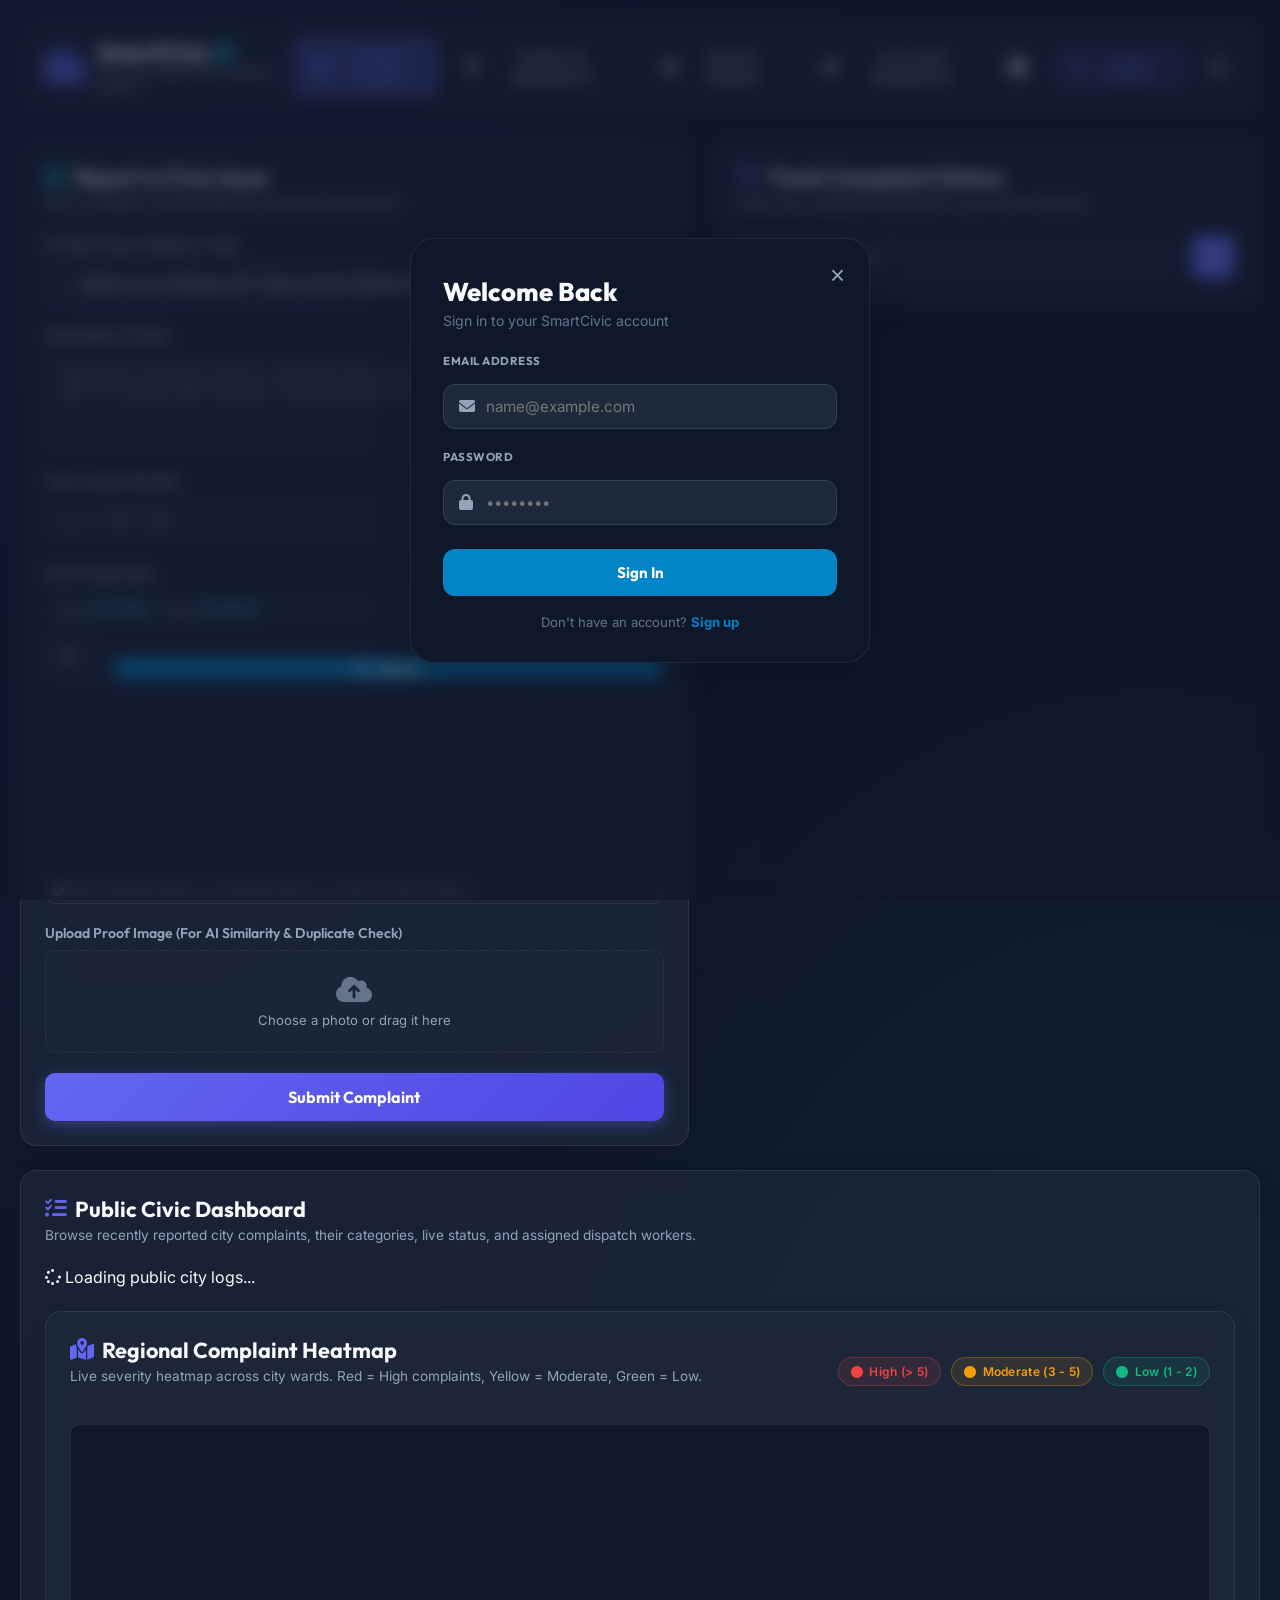
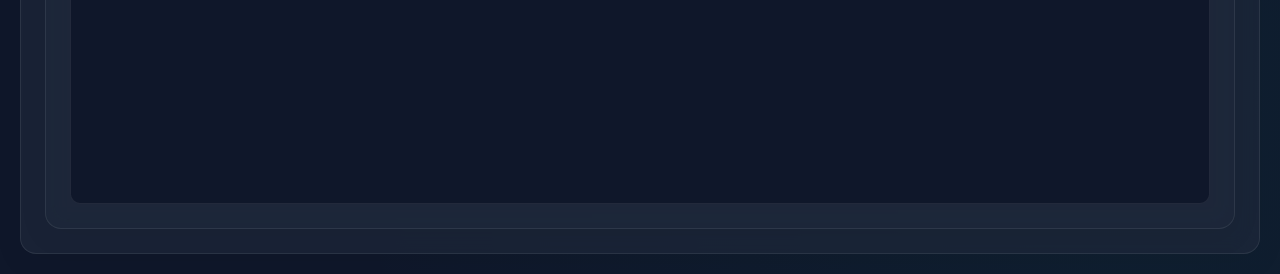
==== commit d3acc47d: "feat: add notification bell feature and passcode authentication" ====
--- a/frontend/index.html
+++ b/frontend/index.html
@@ -54,6 +54,28 @@
 
             <!-- User Profile Banner -->
             <div class="header-controls">
+                <!-- Notification Bell Widget -->
+                <div class="notification-bell-container" id="notification-bell-container">
+                    <button class="btn-notification-bell" id="btn-notification-bell" title="Corporate Alerts & Notifications">
+                        <i class="fa-solid fa-bell"></i>
+                        <span class="notification-badge hidden" id="notification-badge">0</span>
+                    </button>
+                    <div class="notification-dropdown hidden" id="notification-dropdown">
+                        <div class="notification-dropdown-header">
+                            <div class="notif-title-row">
+                                <h3><i class="fa-solid fa-bell text-accent-indigo"></i> Corporate Notifications</h3>
+                                <span class="notif-count-pill" id="notif-count-pill">0 new</span>
+                            </div>
+                            <button class="btn-mark-all-read" id="btn-mark-all-read" title="Mark all notifications as read">
+                                <i class="fa-solid fa-check-double"></i> Mark read
+                            </button>
+                        </div>
+                        <div class="notification-list" id="notification-list">
+                            <p class="empty-notifications-message"><i class="fa-solid fa-bell-slash"></i> No notifications yet</p>
+                        </div>
+                    </div>
+                </div>
+
                 <div class="user-status-wrapper hidden" id="user-profile-banner">
                     <span class="user-status-text"><i class="fa-solid fa-user-circle text-accent-indigo"></i> <strong id="lbl-user-name">Guest</strong> (<span id="lbl-user-role">citizen</span>)</span>
                     <button class="btn-logout" id="btn-logout-session"><i class="fa-solid fa-right-from-bracket"></i> Logout</button>
@@ -113,9 +135,16 @@
                                     <span>Lat: <strong id="val-latitude">12.971598</strong></span>
                                     <span>Lng: <strong id="val-longitude">77.594562</strong></span>
                                 </div>
+                                <div class="address-search-row" style="display: flex; gap: 8px; margin-bottom: 8px;">
+                                    <div class="input-with-icon" style="flex: 1;">
+                                        <i class="fa-solid fa-magnifying-glass"></i>
+                                        <input type="text" id="input-search-address" placeholder="Search street, area, or landmark (e.g. Koramangala)...">
+                                    </div>
+                                    <button type="button" class="btn-submit-blue" id="btn-search-address" style="white-space: nowrap; padding: 0 16px; font-size: 0.85rem;"><i class="fa-solid fa-magnifying-glass"></i> Search</button>
+                                </div>
                                 <div class="map-picker-container">
                                     <div id="map-picker"></div>
-                                    <span class="map-helper-text"><i class="fa-solid fa-circle-info"></i> Click on the map to pin the exact issue location.</span>
+                                    <span class="map-helper-text"><i class="fa-solid fa-circle-info"></i> Search address above, or click/drag marker on map for exact location.</span>
                                 </div>
                             </div>
                             
@@ -661,6 +690,16 @@
                             <input type="hidden" id="signup-role" value="citizen">
                         </div>
 
+                        <!-- Admin Authorization Passcode (Shown only for non-citizen roles) -->
+                        <div class="form-group hidden" id="signup-admin-key-group">
+                            <label class="uppercase-label">Admin Authorization Passcode <span style="color: #ef4444;">*</span></label>
+                            <div class="input-with-icon">
+                                <i class="fa-solid fa-key"></i>
+                                <input type="password" id="signup-admin-key" placeholder="Enter official authorization passcode">
+                            </div>
+                            <small style="color: #94a3b8; font-size: 0.75rem; display: block; margin-top: 4px;">Required for Corporate/Authority, Worker, or Journalist account creation.</small>
+                        </div>
+
                         <div class="form-group">
                             <label class="uppercase-label">Email Address</label>
                             <div class="input-with-icon">
@@ -731,6 +770,9 @@
 
     </div>
 
+    <!-- Floating Toast Notification Container -->
+    <div id="toast-container" class="toast-container"></div>
+
     <!-- Application Script -->
     <script src="app.js"></script>
 </body>
--- a/frontend/app.css
+++ b/frontend/app.css
@@ -1919,7 +1919,376 @@
     color: #475569;
 }
 
-
-
-
-
+/* ==========================================================================
+   NOTIFICATION BELL, DROPDOWN & TOAST SYSTEM
+   ========================================================================== */
+
+.notification-bell-container {
+    position: relative;
+    display: inline-flex;
+    align-items: center;
+}
+
+.btn-notification-bell {
+    position: relative;
+    background: rgba(255, 255, 255, 0.05);
+    border: 1px solid var(--panel-border);
+    color: var(--text-primary);
+    width: 42px;
+    height: 42px;
+    border-radius: 50%;
+    display: flex;
+    align-items: center;
+    justify-content: center;
+    font-size: 1.1rem;
+    cursor: pointer;
+    transition: all 0.25s cubic-bezier(0.4, 0, 0.2, 1);
+    box-shadow: 0 4px 12px rgba(0, 0, 0, 0.1);
+}
+
+.btn-notification-bell:hover {
+    background: rgba(99, 102, 241, 0.15);
+    border-color: rgba(99, 102, 241, 0.4);
+    color: #818cf8;
+    transform: translateY(-1px);
+}
+
+.btn-notification-bell i {
+    transition: transform 0.3s ease;
+}
+
+.btn-notification-bell:hover i {
+    transform: rotate(15deg);
+}
+
+/* Unread Badge */
+.notification-badge {
+    position: absolute;
+    top: -3px;
+    right: -3px;
+    background: linear-gradient(135deg, #ef4444, #f43f5e);
+    color: #ffffff;
+    font-size: 0.7rem;
+    font-weight: 800;
+    min-width: 20px;
+    height: 20px;
+    padding: 0 5px;
+    border-radius: 10px;
+    display: flex;
+    align-items: center;
+    justify-content: center;
+    box-shadow: 0 0 10px rgba(239, 68, 68, 0.6);
+    border: 2px solid #0f172a;
+    animation: badgePulse 2s infinite;
+}
+
+@keyframes badgePulse {
+    0% { transform: scale(1); box-shadow: 0 0 0 0 rgba(239, 68, 68, 0.7); }
+    70% { transform: scale(1.08); box-shadow: 0 0 0 6px rgba(239, 68, 68, 0); }
+    100% { transform: scale(1); box-shadow: 0 0 0 0 rgba(239, 68, 68, 0); }
+}
+
+/* Dropdown Menu */
+.notification-dropdown {
+    position: absolute;
+    top: 54px;
+    right: 0;
+    width: 380px;
+    max-height: 480px;
+    background: rgba(15, 23, 42, 0.95);
+    backdrop-filter: blur(16px);
+    -webkit-backdrop-filter: blur(16px);
+    border: 1px solid rgba(255, 255, 255, 0.12);
+    border-radius: 16px;
+    box-shadow: 0 20px 50px rgba(0, 0, 0, 0.5), 0 0 20px rgba(99, 102, 241, 0.15);
+    z-index: 1000;
+    display: flex;
+    flex-direction: column;
+    overflow: hidden;
+    animation: dropdownSlideIn 0.25s cubic-bezier(0.16, 1, 0.3, 1);
+}
+
+@keyframes dropdownSlideIn {
+    from { opacity: 0; transform: translateY(-10px) scale(0.95); }
+    to { opacity: 1; transform: translateY(0) scale(1); }
+}
+
+.notification-dropdown-header {
+    display: flex;
+    align-items: center;
+    justify-content: space-between;
+    padding: 14px 18px;
+    background: rgba(255, 255, 255, 0.03);
+    border-bottom: 1px solid rgba(255, 255, 255, 0.08);
+}
+
+.notif-title-row {
+    display: flex;
+    align-items: center;
+    gap: 8px;
+}
+
+.notif-title-row h3 {
+    font-size: 0.95rem;
+    font-weight: 700;
+    color: var(--text-primary);
+    margin: 0;
+}
+
+.notif-count-pill {
+    background: rgba(99, 102, 241, 0.2);
+    color: #a5b4fc;
+    font-size: 0.7rem;
+    font-weight: 700;
+    padding: 2px 8px;
+    border-radius: 10px;
+    border: 1px solid rgba(99, 102, 241, 0.3);
+}
+
+.btn-mark-all-read {
+    background: transparent;
+    border: none;
+    color: #94a3b8;
+    font-size: 0.75rem;
+    font-weight: 600;
+    cursor: pointer;
+    transition: color 0.2s ease;
+    display: flex;
+    align-items: center;
+    gap: 4px;
+}
+
+.btn-mark-all-read:hover {
+    color: #818cf8;
+}
+
+/* Notification List */
+.notification-list {
+    overflow-y: auto;
+    max-height: 400px;
+    padding: 8px;
+    display: flex;
+    flex-direction: column;
+    gap: 6px;
+}
+
+.notification-list::-webkit-scrollbar {
+    width: 5px;
+}
+
+.notification-list::-webkit-scrollbar-thumb {
+    background: rgba(255, 255, 255, 0.15);
+    border-radius: 4px;
+}
+
+.empty-notifications-message {
+    text-align: center;
+    padding: 36px 16px;
+    color: var(--text-muted);
+    font-size: 0.85rem;
+    display: flex;
+    flex-direction: column;
+    align-items: center;
+    gap: 8px;
+}
+
+.empty-notifications-message i {
+    font-size: 1.8rem;
+    color: rgba(255, 255, 255, 0.2);
+}
+
+/* Notification Item Card */
+.notification-item {
+    display: flex;
+    align-items: flex-start;
+    gap: 12px;
+    padding: 12px;
+    border-radius: 12px;
+    background: rgba(255, 255, 255, 0.02);
+    border: 1px solid rgba(255, 255, 255, 0.05);
+    cursor: pointer;
+    transition: all 0.2s ease;
+    position: relative;
+}
+
+.notification-item:hover {
+    background: rgba(255, 255, 255, 0.06);
+    border-color: rgba(99, 102, 241, 0.3);
+    transform: translateX(2px);
+}
+
+.notification-item.unread {
+    background: rgba(99, 102, 241, 0.08);
+    border-color: rgba(99, 102, 241, 0.25);
+}
+
+.notification-item.unread::before {
+    content: '';
+    position: absolute;
+    left: 4px;
+    top: 50%;
+    transform: translateY(-50%);
+    width: 6px;
+    height: 6px;
+    background: #6366f1;
+    border-radius: 50%;
+    box-shadow: 0 0 8px #6366f1;
+}
+
+.notif-icon-box {
+    width: 36px;
+    height: 36px;
+    border-radius: 10px;
+    display: flex;
+    align-items: center;
+    justify-content: center;
+    font-size: 0.95rem;
+    flex-shrink: 0;
+}
+
+.notif-icon-new_complaint {
+    background: rgba(99, 102, 241, 0.15);
+    color: #818cf8;
+    border: 1px solid rgba(99, 102, 241, 0.3);
+}
+
+.notif-icon-status_update {
+    background: rgba(245, 158, 11, 0.15);
+    color: #fbbf24;
+    border: 1px solid rgba(245, 158, 11, 0.3);
+}
+
+.notif-icon-escalation {
+    background: rgba(239, 68, 68, 0.15);
+    color: #f87171;
+    border: 1px solid rgba(239, 68, 68, 0.3);
+}
+
+.notif-content {
+    flex: 1;
+    min-width: 0;
+}
+
+.notif-item-header {
+    display: flex;
+    align-items: center;
+    justify-content: space-between;
+    gap: 8px;
+    margin-bottom: 3px;
+}
+
+.notif-item-title {
+    font-size: 0.85rem;
+    font-weight: 700;
+    color: var(--text-primary);
+    white-space: nowrap;
+    overflow: hidden;
+    text-overflow: ellipsis;
+}
+
+.notif-item-time {
+    font-size: 0.7rem;
+    color: var(--text-muted);
+    white-space: nowrap;
+}
+
+.notif-item-msg {
+    font-size: 0.78rem;
+    color: var(--text-secondary);
+    line-height: 1.35;
+    margin: 0;
+    display: -webkit-box;
+    -webkit-line-clamp: 2;
+    -webkit-box-orient: vertical;
+    overflow: hidden;
+}
+
+/* Floating Toast Notification Container */
+.toast-container {
+    position: fixed;
+    bottom: 24px;
+    right: 24px;
+    z-index: 9999;
+    display: flex;
+    flex-direction: column;
+    gap: 10px;
+    max-width: 380px;
+    pointer-events: none;
+}
+
+.toast-card {
+    pointer-events: auto;
+    background: rgba(15, 23, 42, 0.95);
+    backdrop-filter: blur(12px);
+    -webkit-backdrop-filter: blur(12px);
+    border: 1px solid rgba(99, 102, 241, 0.35);
+    box-shadow: 0 10px 30px rgba(0, 0, 0, 0.4), 0 0 15px rgba(99, 102, 241, 0.2);
+    border-radius: 14px;
+    padding: 14px 16px;
+    display: flex;
+    align-items: flex-start;
+    gap: 12px;
+    animation: toastSlideIn 0.35s cubic-bezier(0.16, 1, 0.3, 1);
+    transition: all 0.3s ease;
+}
+
+@keyframes toastSlideIn {
+    from { opacity: 0; transform: translateX(50px) scale(0.9); }
+    to { opacity: 1; transform: translateX(0) scale(1); }
+}
+
+.toast-card.toast-fadeOut {
+    opacity: 0;
+    transform: translateX(50px);
+}
+
+.toast-icon {
+    width: 32px;
+    height: 32px;
+    border-radius: 8px;
+    background: rgba(99, 102, 241, 0.2);
+    color: #818cf8;
+    display: flex;
+    align-items: center;
+    justify-content: center;
+    font-size: 0.95rem;
+    flex-shrink: 0;
+}
+
+.toast-body {
+    flex: 1;
+}
+
+.toast-title {
+    font-size: 0.85rem;
+    font-weight: 700;
+    color: var(--text-primary);
+    margin-bottom: 2px;
+}
+
+.toast-message {
+    font-size: 0.78rem;
+    color: var(--text-secondary);
+    margin: 0;
+    line-height: 1.3;
+}
+
+.toast-close {
+    background: transparent;
+    border: none;
+    color: #64748b;
+    font-size: 0.9rem;
+    cursor: pointer;
+    padding: 0;
+    margin-left: 4px;
+}
+
+.toast-close:hover {
+    color: #f43f5e;
+}
+
+
+
+
+
+
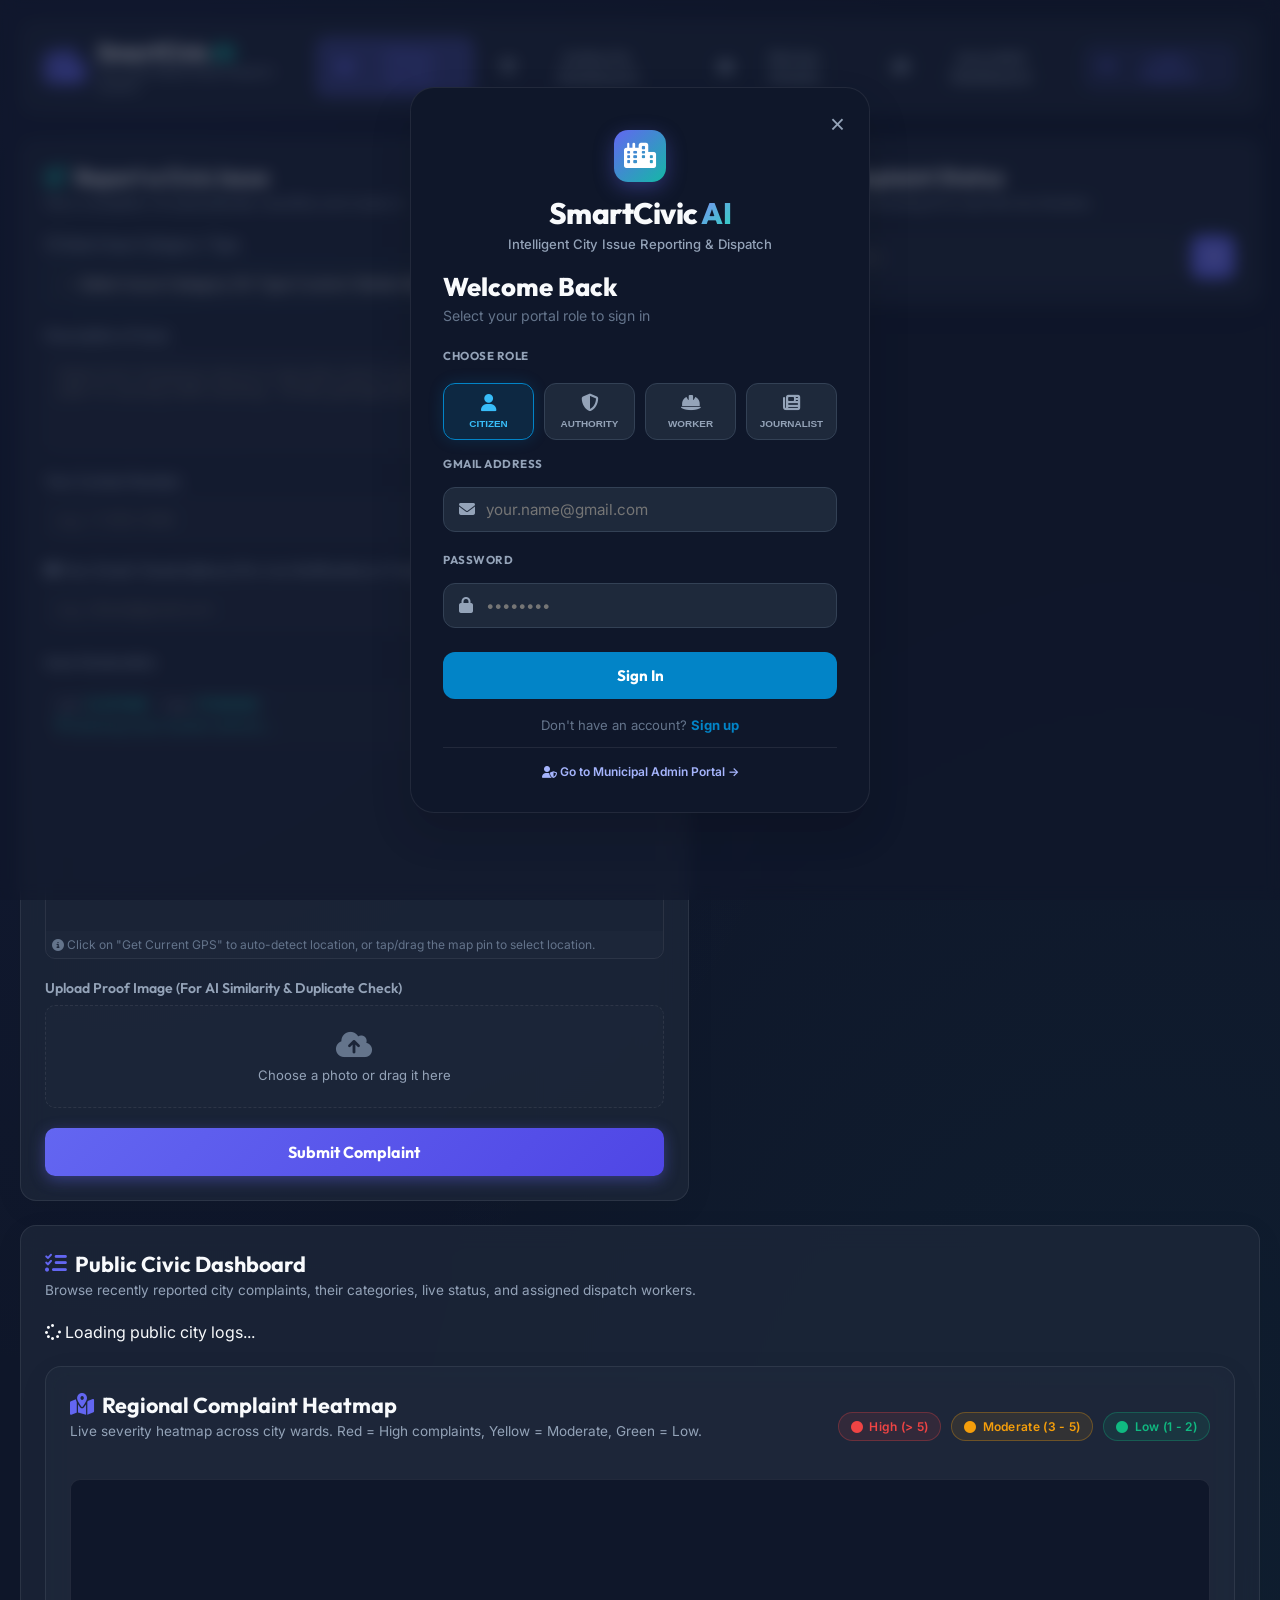
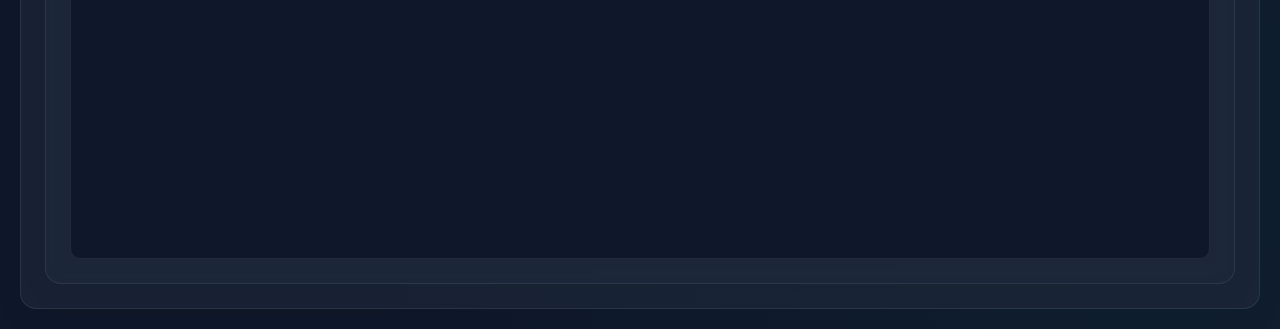
==== commit c33e20bd: "feat: Add 3-factor authority auth, admin portal, email notifications, and geotagging - Implement 3-f" ====
--- a/frontend/index.html
+++ b/frontend/index.html
@@ -27,6 +27,10 @@
     <!-- Chart.js -->
     <script src="https://cdn.jsdelivr.net/npm/chart.js"></script>
     
+    <!-- EXIF Reader & Tesseract OCR (Photo GPS & Watermark Parser) -->
+    <script src="https://cdn.jsdelivr.net/npm/exifr/dist/full.umd.js"></script>
+    <script src="https://cdn.jsdelivr.net/npm/tesseract.js@5/dist/tesseract.min.js"></script>
+    
     <!-- Custom Style Sheet -->
     <link rel="stylesheet" href="app.css">
 </head>
@@ -54,36 +58,11 @@
 
             <!-- User Profile Banner -->
             <div class="header-controls">
-                <!-- Notification Bell Widget -->
-                <div class="notification-bell-container" id="notification-bell-container">
-                    <button class="btn-notification-bell" id="btn-notification-bell" title="Corporate Alerts & Notifications">
-                        <i class="fa-solid fa-bell"></i>
-                        <span class="notification-badge hidden" id="notification-badge">0</span>
-                    </button>
-                    <div class="notification-dropdown hidden" id="notification-dropdown">
-                        <div class="notification-dropdown-header">
-                            <div class="notif-title-row">
-                                <h3><i class="fa-solid fa-bell text-accent-indigo"></i> Corporate Notifications</h3>
-                                <span class="notif-count-pill" id="notif-count-pill">0 new</span>
-                            </div>
-                            <button class="btn-mark-all-read" id="btn-mark-all-read" title="Mark all notifications as read">
-                                <i class="fa-solid fa-check-double"></i> Mark read
-                            </button>
-                        </div>
-                        <div class="notification-list" id="notification-list">
-                            <p class="empty-notifications-message"><i class="fa-solid fa-bell-slash"></i> No notifications yet</p>
-                        </div>
-                    </div>
-                </div>
-
                 <div class="user-status-wrapper hidden" id="user-profile-banner">
                     <span class="user-status-text"><i class="fa-solid fa-user-circle text-accent-indigo"></i> <strong id="lbl-user-name">Guest</strong> (<span id="lbl-user-role">citizen</span>)</span>
                     <button class="btn-logout" id="btn-logout-session"><i class="fa-solid fa-right-from-bracket"></i> Logout</button>
                 </div>
                 <button class="btn-login-header" id="btn-login-trigger"><i class="fa-solid fa-right-to-bracket"></i> Login / Register</button>
-                <div class="theme-toggle" id="theme-toggle-btn">
-                    <i class="fa-solid fa-moon"></i>
-                </div>
             </div>
         </header>
 
@@ -125,26 +104,30 @@
                                 <input type="tel" id="form-contact" placeholder="e.g. +1 555-0199" required>
                             </div>
                             
+                            <div class="form-group">
+                                <label for="form-gmail"><i class="fa-solid fa-envelope"></i> Your Gmail / Email Address (For Live Notifications & Tracking Link)</label>
+                                <input type="email" id="form-gmail" placeholder="e.g. citizen@gmail.com" required>
+                            </div>
+                            
                             <!-- Location Section -->
                             <div class="form-group">
                                 <div class="label-row">
                                     <label>Issue Geolocation</label>
                                     <button type="button" class="btn-small" id="btn-gps-detect"><i class="fa-solid fa-location-crosshairs"></i> Get Current GPS</button>
                                 </div>
-                                <div class="gps-coords">
-                                    <span>Lat: <strong id="val-latitude">12.971598</strong></span>
-                                    <span>Lng: <strong id="val-longitude">77.594562</strong></span>
-                                </div>
-                                <div class="address-search-row" style="display: flex; gap: 8px; margin-bottom: 8px;">
-                                    <div class="input-with-icon" style="flex: 1;">
-                                        <i class="fa-solid fa-magnifying-glass"></i>
-                                        <input type="text" id="input-search-address" placeholder="Search street, area, or landmark (e.g. Koramangala)...">
+
+                                <div class="gps-coords" style="flex-direction: column; align-items: flex-start; gap: 4px; margin-top: 6px;">
+                                    <div style="display: flex; gap: 16px;">
+                                        <span>Lat: <strong id="val-latitude">12.971598</strong></span>
+                                        <span>Lng: <strong id="val-longitude">77.594562</strong></span>
                                     </div>
-                                    <button type="button" class="btn-submit-blue" id="btn-search-address" style="white-space: nowrap; padding: 0 16px; font-size: 0.85rem;"><i class="fa-solid fa-magnifying-glass"></i> Search</button>
+                                    <div style="font-size: 0.78rem; color: var(--accent-teal); margin-top: 2px;">
+                                        <i class="fa-solid fa-map-pin"></i> <span id="lbl-address-string">Detecting exact location address...</span>
+                                    </div>
                                 </div>
                                 <div class="map-picker-container">
                                     <div id="map-picker"></div>
-                                    <span class="map-helper-text"><i class="fa-solid fa-circle-info"></i> Search address above, or click/drag marker on map for exact location.</span>
+                                    <span class="map-helper-text"><i class="fa-solid fa-circle-info"></i> Click on "Get Current GPS" to auto-detect location, or tap/drag the map pin to select location.</span>
                                 </div>
                             </div>
                             
@@ -653,10 +636,23 @@
             <div class="auth-card">
                 <button class="btn-close-modal" id="btn-close-auth-modal">&times;</button>
 
-                <!-- Signup Panel -->
+                <!-- SmartCivic AI Brand Header Title -->
+                
+                <div class="auth-brand-header">
+                    <div class="auth-brand-icon"><i class="fa-solid fa-city"></i></div>
+                    <h1 class="auth-brand-title">SmartCivic <span>AI</span></h1>
+                    <p class="auth-brand-tagline">Intelligent City Issue Reporting & Dispatch</p>
+                </div>
+
                 <div id="signup-panel" class="auth-panel hidden">
                     <h2 class="auth-title">Create Account</h2>
                     <p class="auth-subtitle">Join the SmartCivic platform</p>
+                    
+                    <div id="signup-authority-notice" class="hidden" style="background: rgba(99, 102, 241, 0.15); border: 1px solid rgba(99, 102, 241, 0.4); padding: 12px 14px; border-radius: 8px; font-size: 12px; color: #c7d2fe; margin-bottom: 16px; line-height: 1.4;">
+                        <i class="fa-solid fa-shield-halved" style="color: #818cf8; margin-right: 6px;"></i>
+                        <strong>Authority Notice:</strong> Authority registrations require Municipal Admin approval. Your permanent <strong>Secret Authorization Key</strong> will be emailed to your Gmail once approved.
+                    </div>
+
                     <form id="signup-form">
                         <div class="form-group">
                             <label class="uppercase-label">Full Name</label>
@@ -686,25 +682,14 @@
                                     <span>JOURNALIST</span>
                                 </button>
                             </div>
-                            <!-- Hidden input to store chosen role -->
                             <input type="hidden" id="signup-role" value="citizen">
                         </div>
 
-                        <!-- Admin Authorization Passcode (Shown only for non-citizen roles) -->
-                        <div class="form-group hidden" id="signup-admin-key-group">
-                            <label class="uppercase-label">Admin Authorization Passcode <span style="color: #ef4444;">*</span></label>
-                            <div class="input-with-icon">
-                                <i class="fa-solid fa-key"></i>
-                                <input type="password" id="signup-admin-key" placeholder="Enter official authorization passcode">
-                            </div>
-                            <small style="color: #94a3b8; font-size: 0.75rem; display: block; margin-top: 4px;">Required for Corporate/Authority, Worker, or Journalist account creation.</small>
-                        </div>
-
                         <div class="form-group">
-                            <label class="uppercase-label">Email Address</label>
+                            <label class="uppercase-label">Gmail Address</label>
                             <div class="input-with-icon">
                                 <i class="fa-solid fa-envelope"></i>
-                                <input type="email" id="signup-gmail" placeholder="name@example.com" required>
+                                <input type="email" id="signup-gmail" placeholder="your.name@gmail.com" required>
                             </div>
                         </div>
 
@@ -724,7 +709,7 @@
                             </div>
                         </div>
 
-                        <button type="submit" class="btn-submit-blue">Create Account</button>
+                        <button type="submit" class="btn-submit-blue" id="btn-submit-signup">Create Account</button>
                         
                         <div class="auth-switch-text">
                             Already have an account? <span id="link-go-to-login" class="switch-link">Sign in</span>
@@ -732,16 +717,44 @@
                     </form>
                 </div>
 
-                <!-- Login Panel -->
                 <div id="login-panel" class="auth-panel">
                     <h2 class="auth-title">Welcome Back</h2>
-                    <p class="auth-subtitle">Sign in to your SmartCivic account</p>
+                    <p class="auth-subtitle">Select your portal role to sign in</p>
+                    
+                    <div class="form-group" style="margin-bottom: 16px;">
+                        <label class="uppercase-label">Choose Role</label>
+                        <div class="role-selector-row login-role-selector">
+                            <button type="button" class="role-card active" data-login-role="citizen">
+                                <i class="fa-solid fa-user"></i>
+                                <span>CITIZEN</span>
+                            </button>
+                            <button type="button" class="role-card" data-login-role="authority">
+                                <i class="fa-solid fa-shield-halved"></i>
+                                <span>AUTHORITY</span>
+                            </button>
+                            <button type="button" class="role-card" data-login-role="worker">
+                                <i class="fa-solid fa-helmet-safety"></i>
+                                <span>WORKER</span>
+                            </button>
+                            <button type="button" class="role-card" data-login-role="journalist">
+                                <i class="fa-solid fa-newspaper"></i>
+                                <span>JOURNALIST</span>
+                            </button>
+                        </div>
+                        <input type="hidden" id="login-role" value="citizen">
+                    </div>
+
+                    <div id="login-authority-alert" class="hidden" style="background: rgba(99, 102, 241, 0.15); border: 1px solid rgba(99, 102, 241, 0.4); padding: 10px 14px; border-radius: 8px; font-size: 12px; color: #c7d2fe; margin-bottom: 16px; line-height: 1.4;">
+                        <i class="fa-solid fa-key" style="color: #818cf8; margin-right: 6px;"></i>
+                        <strong>Authority Sign In:</strong> Requires your <strong>Secret Access Key</strong> sent to your Gmail upon Admin approval.
+                    </div>
+
                     <form id="login-form">
                         <div class="form-group">
-                            <label class="uppercase-label">Email Address</label>
+                            <label class="uppercase-label">Gmail Address</label>
                             <div class="input-with-icon">
                                 <i class="fa-solid fa-envelope"></i>
-                                <input type="email" id="login-gmail" placeholder="name@example.com" required>
+                                <input type="email" id="login-gmail" placeholder="your.name@gmail.com" required>
                             </div>
                         </div>
 
@@ -753,11 +766,31 @@
                             </div>
                         </div>
 
-                        <button type="submit" class="btn-submit-blue">Sign In</button>
+                        <div class="form-group hidden" id="login-secret-key-group">
+                            <label class="uppercase-label" style="display: flex; justify-content: space-between; align-items: center;">
+                                <span>Secret Access Key</span>
+                                <span style="font-size: 10px; color: var(--color-cyan); font-weight: 700; background: rgba(6, 182, 212, 0.15); padding: 2px 6px; border-radius: 4px;">REQUIRED FOR AUTHORITY</span>
+                            </label>
+                            <div class="input-with-icon">
+                                <i class="fa-solid fa-key"></i>
+                                <input type="text" id="login-secret-key" placeholder="AUTH-XXXX-XXXX" autocomplete="off" style="font-family: 'JetBrains Mono', monospace; font-weight: 700; letter-spacing: 1px;">
+                            </div>
+                            <div style="font-size: 11px; color: var(--text-muted); margin-top: 4px;">
+                                Enter the secret authorization key received on your registered Gmail.
+                            </div>
+                        </div>
+
+                        <button type="submit" class="btn-submit-blue" id="btn-submit-login">Sign In</button>
                         
                         <div class="auth-switch-text">
                             Don't have an account? <span id="link-go-to-signup" class="switch-link">Sign up</span>
                         </div>
+                        
+                        <div style="text-align: center; margin-top: 14px; padding-top: 12px; border-top: 1px solid rgba(255,255,255,0.08);">
+                            <a href="/admin" target="_blank" style="color: #a5b4fc; font-size: 12px; text-decoration: none; font-weight: 600;">
+                                <i class="fa-solid fa-user-shield"></i> Go to Municipal Admin Portal &rarr;
+                            </a>
+                        </div>
                     </form>
                 </div>
 
@@ -770,10 +803,6 @@
 
     </div>
 
-    <!-- Floating Toast Notification Container -->
-    <div id="toast-container" class="toast-container"></div>
-
-    <!-- Application Script -->
     <script src="app.js"></script>
 </body>
 </html>
--- a/frontend/app.css
+++ b/frontend/app.css
@@ -1548,6 +1548,31 @@
     background: rgba(2, 132, 199, 0.15);
     border-color: #0284c7;
     color: #38bdf8;
+    box-shadow: 0 0 15px rgba(2, 132, 199, 0.2);
+}
+
+.role-card[data-login-role="authority"].active,
+.role-card[data-role="authority"].active {
+    background: rgba(99, 102, 241, 0.18) !important;
+    border-color: #818cf8 !important;
+    color: #c7d2fe !important;
+    box-shadow: 0 0 15px rgba(99, 102, 241, 0.3) !important;
+}
+
+.role-card[data-login-role="worker"].active,
+.role-card[data-role="worker"].active {
+    background: rgba(245, 158, 11, 0.18) !important;
+    border-color: #fbbf24 !important;
+    color: #fde68a !important;
+    box-shadow: 0 0 15px rgba(245, 158, 11, 0.3) !important;
+}
+
+.role-card[data-login-role="journalist"].active,
+.role-card[data-role="journalist"].active {
+    background: rgba(16, 185, 129, 0.18) !important;
+    border-color: #34d399 !important;
+    color: #a7f3d0 !important;
+    box-shadow: 0 0 15px rgba(16, 185, 129, 0.3) !important;
 }
 
 .auth-error-banner {
@@ -1919,376 +1944,94 @@
     color: #475569;
 }
 
-/* ==========================================================================
-   NOTIFICATION BELL, DROPDOWN & TOAST SYSTEM
-   ========================================================================== */
-
-.notification-bell-container {
-    position: relative;
-    display: inline-flex;
-    align-items: center;
-}
-
-.btn-notification-bell {
-    position: relative;
-    background: rgba(255, 255, 255, 0.05);
-    border: 1px solid var(--panel-border);
+/* UNAUTHENTICATED PLAIN LANDING PAGE STYLES */
+body.landing-page {
+    background-color: #0b1120 !important;
+    background-image: 
+        radial-gradient(circle at 50% 30%, rgba(99, 102, 241, 0.12) 0%, transparent 60%),
+        radial-gradient(circle at 80% 80%, rgba(20, 184, 166, 0.08) 0%, transparent 50%) !important;
+}
+
+body.landing-page .main-content {
+    display: none !important;
+}
+
+body.landing-page .nav-links {
+    display: none !important;
+}
+
+body.landing-page .glass-header {
+    justify-content: center;
+    border-bottom: none;
+    background: transparent;
+    box-shadow: none;
+    padding: 30px 0 10px;
+}
+
+body.landing-page #auth-modal {
+    position: fixed;
+    inset: 0;
+    width: 100vw;
+    height: 100vh;
+    background: #0b0f19;
+    backdrop-filter: none;
+    display: flex;
+    align-items: center;
+    justify-content: center;
+    z-index: 99999;
+    padding: 20px;
+}
+
+body.landing-page .auth-card {
+    max-width: 440px;
+    width: 100%;
+    box-shadow: 0 10px 30px rgba(0, 0, 0, 0.4);
+    border: 1px solid rgba(255, 255, 255, 0.08);
+    background: #131b2e;
+    backdrop-filter: none;
+    border-radius: 16px;
+    margin: 0 auto;
+}
+
+/* SMARTCIVIC AI AUTH BRAND HEADER */
+.auth-brand-header {
+    text-align: center;
+    padding-top: 6px;
+    margin-bottom: 18px;
+}
+
+.auth-brand-icon {
+    width: 52px;
+    height: 52px;
+    margin: 0 auto 12px;
+    background: linear-gradient(135deg, #6366f1, #14b8a6);
+    border-radius: 14px;
+    display: flex;
+    align-items: center;
+    justify-content: center;
+    font-size: 1.6rem;
+    color: #ffffff;
+    box-shadow: 0 6px 20px rgba(99, 102, 241, 0.35);
+}
+
+.auth-brand-title {
+    font-family: var(--font-heading);
+    font-size: 1.85rem;
+    font-weight: 800;
     color: var(--text-primary);
-    width: 42px;
-    height: 42px;
-    border-radius: 50%;
-    display: flex;
-    align-items: center;
-    justify-content: center;
-    font-size: 1.1rem;
-    cursor: pointer;
-    transition: all 0.25s cubic-bezier(0.4, 0, 0.2, 1);
-    box-shadow: 0 4px 12px rgba(0, 0, 0, 0.1);
-}
-
-.btn-notification-bell:hover {
-    background: rgba(99, 102, 241, 0.15);
-    border-color: rgba(99, 102, 241, 0.4);
-    color: #818cf8;
-    transform: translateY(-1px);
-}
-
-.btn-notification-bell i {
-    transition: transform 0.3s ease;
-}
-
-.btn-notification-bell:hover i {
-    transform: rotate(15deg);
-}
-
-/* Unread Badge */
-.notification-badge {
-    position: absolute;
-    top: -3px;
-    right: -3px;
-    background: linear-gradient(135deg, #ef4444, #f43f5e);
-    color: #ffffff;
-    font-size: 0.7rem;
-    font-weight: 800;
-    min-width: 20px;
-    height: 20px;
-    padding: 0 5px;
-    border-radius: 10px;
-    display: flex;
-    align-items: center;
-    justify-content: center;
-    box-shadow: 0 0 10px rgba(239, 68, 68, 0.6);
-    border: 2px solid #0f172a;
-    animation: badgePulse 2s infinite;
-}
-
-@keyframes badgePulse {
-    0% { transform: scale(1); box-shadow: 0 0 0 0 rgba(239, 68, 68, 0.7); }
-    70% { transform: scale(1.08); box-shadow: 0 0 0 6px rgba(239, 68, 68, 0); }
-    100% { transform: scale(1); box-shadow: 0 0 0 0 rgba(239, 68, 68, 0); }
-}
-
-/* Dropdown Menu */
-.notification-dropdown {
-    position: absolute;
-    top: 54px;
-    right: 0;
-    width: 380px;
-    max-height: 480px;
-    background: rgba(15, 23, 42, 0.95);
-    backdrop-filter: blur(16px);
-    -webkit-backdrop-filter: blur(16px);
-    border: 1px solid rgba(255, 255, 255, 0.12);
-    border-radius: 16px;
-    box-shadow: 0 20px 50px rgba(0, 0, 0, 0.5), 0 0 20px rgba(99, 102, 241, 0.15);
-    z-index: 1000;
-    display: flex;
-    flex-direction: column;
-    overflow: hidden;
-    animation: dropdownSlideIn 0.25s cubic-bezier(0.16, 1, 0.3, 1);
-}
-
-@keyframes dropdownSlideIn {
-    from { opacity: 0; transform: translateY(-10px) scale(0.95); }
-    to { opacity: 1; transform: translateY(0) scale(1); }
-}
-
-.notification-dropdown-header {
-    display: flex;
-    align-items: center;
-    justify-content: space-between;
-    padding: 14px 18px;
-    background: rgba(255, 255, 255, 0.03);
-    border-bottom: 1px solid rgba(255, 255, 255, 0.08);
-}
-
-.notif-title-row {
-    display: flex;
-    align-items: center;
-    gap: 8px;
-}
-
-.notif-title-row h3 {
-    font-size: 0.95rem;
-    font-weight: 700;
-    color: var(--text-primary);
+    margin: 0 0 4px 0;
+    letter-spacing: -0.5px;
+}
+
+.auth-brand-title span {
+    background: linear-gradient(135deg, #818cf8, #2dd4bf);
+    -webkit-background-clip: text;
+    -webkit-text-fill-color: transparent;
+}
+
+.auth-brand-tagline {
+    font-size: 0.82rem;
+    color: var(--text-secondary);
     margin: 0;
-}
-
-.notif-count-pill {
-    background: rgba(99, 102, 241, 0.2);
-    color: #a5b4fc;
-    font-size: 0.7rem;
-    font-weight: 700;
-    padding: 2px 8px;
-    border-radius: 10px;
-    border: 1px solid rgba(99, 102, 241, 0.3);
-}
-
-.btn-mark-all-read {
-    background: transparent;
-    border: none;
-    color: #94a3b8;
-    font-size: 0.75rem;
-    font-weight: 600;
-    cursor: pointer;
-    transition: color 0.2s ease;
-    display: flex;
-    align-items: center;
-    gap: 4px;
-}
-
-.btn-mark-all-read:hover {
-    color: #818cf8;
-}
-
-/* Notification List */
-.notification-list {
-    overflow-y: auto;
-    max-height: 400px;
-    padding: 8px;
-    display: flex;
-    flex-direction: column;
-    gap: 6px;
-}
-
-.notification-list::-webkit-scrollbar {
-    width: 5px;
-}
-
-.notification-list::-webkit-scrollbar-thumb {
-    background: rgba(255, 255, 255, 0.15);
-    border-radius: 4px;
-}
-
-.empty-notifications-message {
-    text-align: center;
-    padding: 36px 16px;
-    color: var(--text-muted);
-    font-size: 0.85rem;
-    display: flex;
-    flex-direction: column;
-    align-items: center;
-    gap: 8px;
-}
-
-.empty-notifications-message i {
-    font-size: 1.8rem;
-    color: rgba(255, 255, 255, 0.2);
-}
-
-/* Notification Item Card */
-.notification-item {
-    display: flex;
-    align-items: flex-start;
-    gap: 12px;
-    padding: 12px;
-    border-radius: 12px;
-    background: rgba(255, 255, 255, 0.02);
-    border: 1px solid rgba(255, 255, 255, 0.05);
-    cursor: pointer;
-    transition: all 0.2s ease;
-    position: relative;
-}
-
-.notification-item:hover {
-    background: rgba(255, 255, 255, 0.06);
-    border-color: rgba(99, 102, 241, 0.3);
-    transform: translateX(2px);
-}
-
-.notification-item.unread {
-    background: rgba(99, 102, 241, 0.08);
-    border-color: rgba(99, 102, 241, 0.25);
-}
-
-.notification-item.unread::before {
-    content: '';
-    position: absolute;
-    left: 4px;
-    top: 50%;
-    transform: translateY(-50%);
-    width: 6px;
-    height: 6px;
-    background: #6366f1;
-    border-radius: 50%;
-    box-shadow: 0 0 8px #6366f1;
-}
-
-.notif-icon-box {
-    width: 36px;
-    height: 36px;
-    border-radius: 10px;
-    display: flex;
-    align-items: center;
-    justify-content: center;
-    font-size: 0.95rem;
-    flex-shrink: 0;
-}
-
-.notif-icon-new_complaint {
-    background: rgba(99, 102, 241, 0.15);
-    color: #818cf8;
-    border: 1px solid rgba(99, 102, 241, 0.3);
-}
-
-.notif-icon-status_update {
-    background: rgba(245, 158, 11, 0.15);
-    color: #fbbf24;
-    border: 1px solid rgba(245, 158, 11, 0.3);
-}
-
-.notif-icon-escalation {
-    background: rgba(239, 68, 68, 0.15);
-    color: #f87171;
-    border: 1px solid rgba(239, 68, 68, 0.3);
-}
-
-.notif-content {
-    flex: 1;
-    min-width: 0;
-}
-
-.notif-item-header {
-    display: flex;
-    align-items: center;
-    justify-content: space-between;
-    gap: 8px;
-    margin-bottom: 3px;
-}
-
-.notif-item-title {
-    font-size: 0.85rem;
-    font-weight: 700;
-    color: var(--text-primary);
-    white-space: nowrap;
-    overflow: hidden;
-    text-overflow: ellipsis;
-}
-
-.notif-item-time {
-    font-size: 0.7rem;
-    color: var(--text-muted);
-    white-space: nowrap;
-}
-
-.notif-item-msg {
-    font-size: 0.78rem;
-    color: var(--text-secondary);
-    line-height: 1.35;
-    margin: 0;
-    display: -webkit-box;
-    -webkit-line-clamp: 2;
-    -webkit-box-orient: vertical;
-    overflow: hidden;
-}
-
-/* Floating Toast Notification Container */
-.toast-container {
-    position: fixed;
-    bottom: 24px;
-    right: 24px;
-    z-index: 9999;
-    display: flex;
-    flex-direction: column;
-    gap: 10px;
-    max-width: 380px;
-    pointer-events: none;
-}
-
-.toast-card {
-    pointer-events: auto;
-    background: rgba(15, 23, 42, 0.95);
-    backdrop-filter: blur(12px);
-    -webkit-backdrop-filter: blur(12px);
-    border: 1px solid rgba(99, 102, 241, 0.35);
-    box-shadow: 0 10px 30px rgba(0, 0, 0, 0.4), 0 0 15px rgba(99, 102, 241, 0.2);
-    border-radius: 14px;
-    padding: 14px 16px;
-    display: flex;
-    align-items: flex-start;
-    gap: 12px;
-    animation: toastSlideIn 0.35s cubic-bezier(0.16, 1, 0.3, 1);
-    transition: all 0.3s ease;
-}
-
-@keyframes toastSlideIn {
-    from { opacity: 0; transform: translateX(50px) scale(0.9); }
-    to { opacity: 1; transform: translateX(0) scale(1); }
-}
-
-.toast-card.toast-fadeOut {
-    opacity: 0;
-    transform: translateX(50px);
-}
-
-.toast-icon {
-    width: 32px;
-    height: 32px;
-    border-radius: 8px;
-    background: rgba(99, 102, 241, 0.2);
-    color: #818cf8;
-    display: flex;
-    align-items: center;
-    justify-content: center;
-    font-size: 0.95rem;
-    flex-shrink: 0;
-}
-
-.toast-body {
-    flex: 1;
-}
-
-.toast-title {
-    font-size: 0.85rem;
-    font-weight: 700;
-    color: var(--text-primary);
-    margin-bottom: 2px;
-}
-
-.toast-message {
-    font-size: 0.78rem;
-    color: var(--text-secondary);
-    margin: 0;
-    line-height: 1.3;
-}
-
-.toast-close {
-    background: transparent;
-    border: none;
-    color: #64748b;
-    font-size: 0.9rem;
-    cursor: pointer;
-    padding: 0;
-    margin-left: 4px;
-}
-
-.toast-close:hover {
-    color: #f43f5e;
-}
-
-
-
-
-
-
+    font-weight: 500;
+}
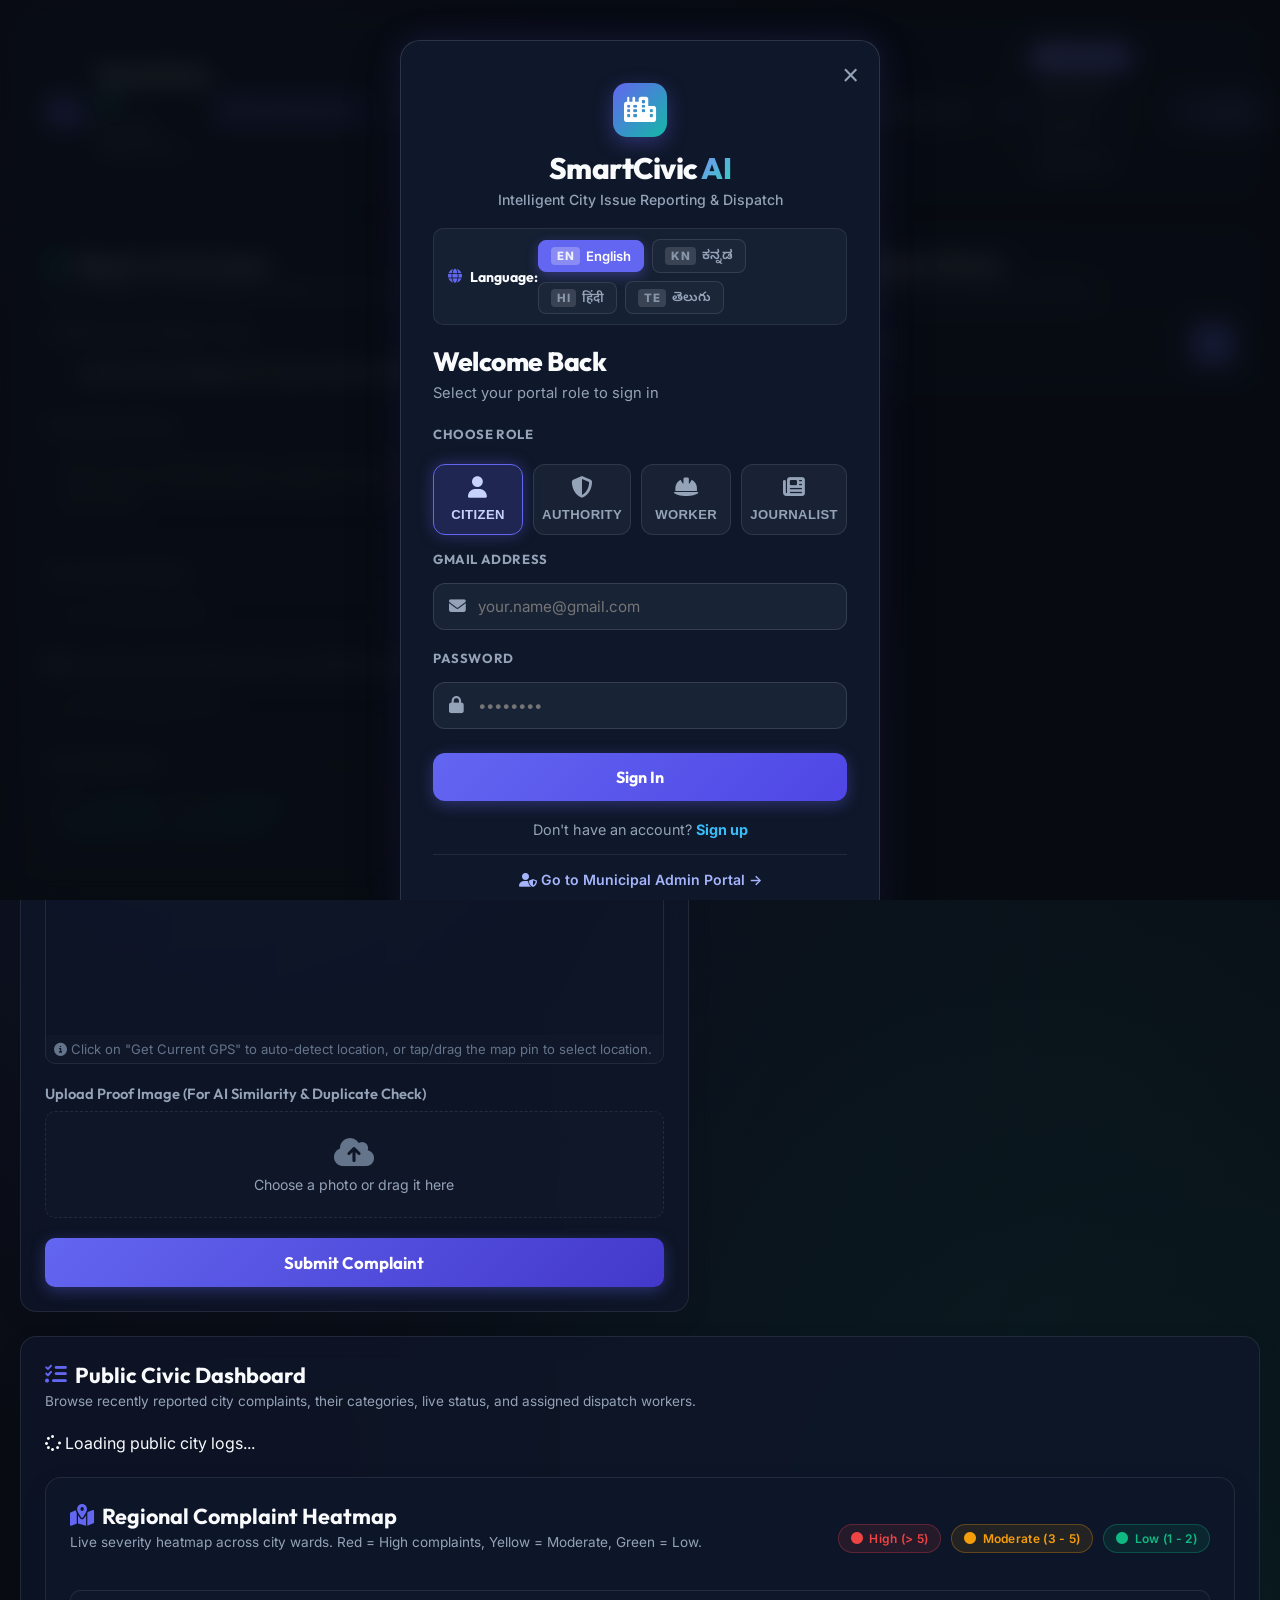
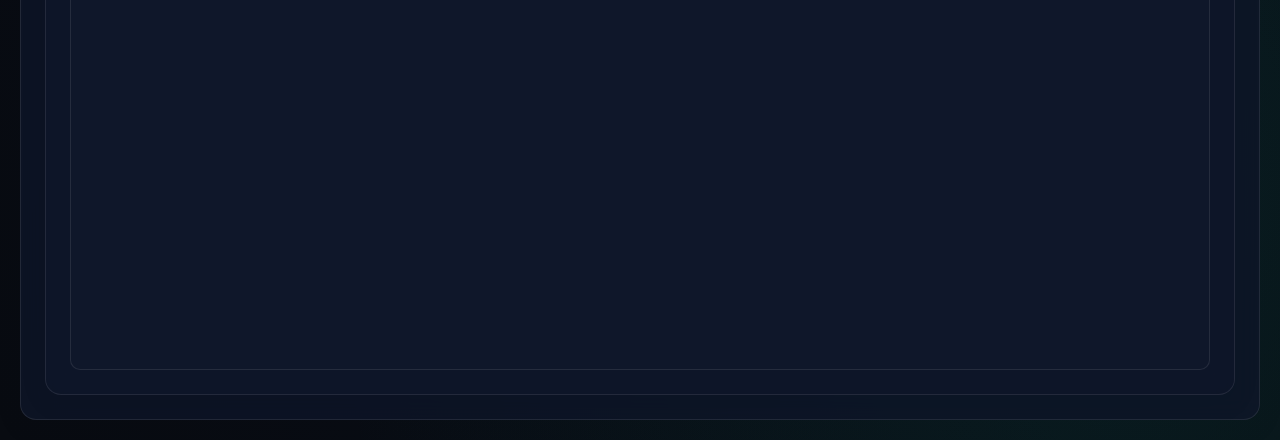
==== commit ad17cec5: "added the scrolling options" ====
--- a/frontend/index.html
+++ b/frontend/index.html
@@ -8,7 +8,7 @@
     <!-- Google Fonts -->
     <link rel="preconnect" href="https://fonts.googleapis.com">
     <link rel="preconnect" href="https://fonts.gstatic.com" crossorigin>
-    <link href="https://fonts.googleapis.com/css2?family=Inter:wght@300;400;500;600;700&family=Outfit:wght@400;500;600;700;800&display=swap" rel="stylesheet">
+    <link href="https://fonts.googleapis.com/css2?family=Inter:wght@300;400;500;600;700&family=Outfit:wght@400;500;600;700;800&family=Noto+Sans+Devanagari:wght@400;500;600;700&family=Noto+Sans+Kannada:wght@400;500;600;700&family=Noto+Sans+Telugu:wght@400;500;600;700&display=swap" rel="stylesheet">
     
     <!-- FontAwesome Icons -->
     <link rel="stylesheet" href="https://cdnjs.cloudflare.com/ajax/libs/font-awesome/6.4.0/css/all.min.css">
@@ -44,25 +44,38 @@
                 <div class="logo-icon"><i class="fa-solid fa-city"></i></div>
                 <div class="logo-text">
                     <h1>SmartCivic <span>AI</span></h1>
-                    <p>City Issue Reporting & Dispatch System</p>
+                    <p data-i18n="brand_subtitle">City Issue Reporting & Dispatch System</p>
                 </div>
             </div>
             
             <!-- Navbar Nav -->
             <nav class="nav-links">
-                <button class="nav-btn active" data-tab="citizen-portal" id="btn-citizen"><i class="fa-solid fa-users"></i> Citizen Portal</button>
-                <button class="nav-btn" data-tab="authority-dashboard" id="btn-authority"><i class="fa-solid fa-shield-halved"></i> Authority Dashboard</button>
-                <button class="nav-btn" data-tab="worker-module" id="btn-worker"><i class="fa-solid fa-helmet-safety"></i> Worker Module</button>
-                <button class="nav-btn" data-tab="journalist-dashboard" id="btn-journalist"><i class="fa-solid fa-newspaper"></i> Journalist Dashboard</button>
+                <button class="nav-btn active" data-tab="citizen-portal" id="btn-citizen"><i class="fa-solid fa-users"></i> <span data-i18n="tab_citizen">Citizen Portal</span></button>
+                <button class="nav-btn" data-tab="authority-dashboard" id="btn-authority"><i class="fa-solid fa-shield-halved"></i> <span data-i18n="tab_authority">Authority Dashboard</span></button>
+                <button class="nav-btn" data-tab="worker-module" id="btn-worker"><i class="fa-solid fa-helmet-safety"></i> <span data-i18n="tab_worker">Worker Module</span></button>
+                <button class="nav-btn" data-tab="journalist-dashboard" id="btn-journalist"><i class="fa-solid fa-newspaper"></i> <span data-i18n="tab_journalist">Journalist Dashboard</span></button>
             </nav>
 
-            <!-- User Profile Banner -->
+            <!-- User Profile Banner & Header Controls -->
             <div class="header-controls">
+                <!-- Header Luxury Language Switcher Pill -->
+                <div class="header-lang-wrapper" id="header-lang-wrapper">
+                    <div class="lang-selector-pill" role="group" aria-label="Language Selector">
+                        <i class="fa-solid fa-globe lang-globe-icon" data-i18n-title="select_language" title="Language Selector"></i>
+                        <div class="lang-btn-group">
+                            <button type="button" class="btn-lang active" data-lang="en" title="English"><span class="lang-tag">EN</span> English</button>
+                            <button type="button" class="btn-lang" data-lang="kn" title="ಕನ್ನಡ (Kannada)"><span class="lang-tag">KN</span> ಕನ್ನಡ</button>
+                            <button type="button" class="btn-lang" data-lang="hi" title="हिंदी (Hindi)"><span class="lang-tag">HI</span> हिंदी</button>
+                            <button type="button" class="btn-lang" data-lang="te" title="తెలుగు (Telugu)"><span class="lang-tag">TE</span> తెలుగు</button>
+                        </div>
+                    </div>
+                </div>
+
                 <div class="user-status-wrapper hidden" id="user-profile-banner">
-                    <span class="user-status-text"><i class="fa-solid fa-user-circle text-accent-indigo"></i> <strong id="lbl-user-name">Guest</strong> (<span id="lbl-user-role">citizen</span>)</span>
-                    <button class="btn-logout" id="btn-logout-session"><i class="fa-solid fa-right-from-bracket"></i> Logout</button>
-                </div>
-                <button class="btn-login-header" id="btn-login-trigger"><i class="fa-solid fa-right-to-bracket"></i> Login / Register</button>
+                    <span class="user-status-text"><i class="fa-solid fa-user-circle text-accent-indigo"></i> <strong id="lbl-user-name" data-i18n="guest">Guest</strong> (<span id="lbl-user-role">citizen</span>)</span>
+                    <button class="btn-logout" id="btn-logout-session"><i class="fa-solid fa-right-from-bracket"></i> <span data-i18n="logout">Logout</span></button>
+                </div>
+                <button class="btn-login-header" id="btn-login-trigger"><i class="fa-solid fa-right-to-bracket"></i> <span data-i18n="login_register">Login / Register</span></button>
             </div>
         </header>
 
@@ -75,78 +88,78 @@
                     
                     <!-- Left: Report Form -->
                     <div class="glass-card citizen-form-card">
-                        <h2><i class="fa-solid fa-pen-to-square text-accent-teal"></i> Report a Civic Issue</h2>
-                        <p class="section-subtitle">File a complaint. AI automatically classifies and routes it.</p>
+                        <h2><i class="fa-solid fa-pen-to-square text-accent-teal"></i> <span data-i18n="report_issue_title">Report a Civic Issue</span></h2>
+                        <p class="section-subtitle" data-i18n="report_issue_subtitle">File a complaint. AI automatically classifies and routes it.</p>
 
 
                         
                         <form id="report-form" enctype="multipart/form-data">
                             <div class="form-group">
-                                <label for="form-category-preset"><i class="fa-solid fa-list-check"></i> Select Issue Category / Type</label>
+                                <label for="form-category-preset"><i class="fa-solid fa-list-check"></i> <span data-i18n="select_category_label">Select Issue Category / Type</span></label>
                                 <select id="form-category-preset" class="form-select-category">
-                                    <option value="">-- Select Issue Category (Or Type Custom Details Below) --</option>
-                                    <option value="Pothole">Pothole</option>
-                                    <option value="Drainage">Drainage</option>
-                                    <option value="Garbage">Garbage</option>
-                                    <option value="Street Light">Street Light</option>
-                                    <option value="Footpath">Footpath</option>
-                                    <option value="Manhole">Manhole</option>
+                                    <option value="" data-i18n="select_category_default">-- Select Issue Category (Or Type Custom Details Below) --</option>
+                                    <option value="Pothole" data-i18n="cat_pothole">Pothole</option>
+                                    <option value="Drainage" data-i18n="cat_drainage">Drainage</option>
+                                    <option value="Garbage" data-i18n="cat_garbage">Garbage</option>
+                                    <option value="Street Light" data-i18n="cat_streetlight">Street Light</option>
+                                    <option value="Footpath" data-i18n="cat_footpath">Footpath</option>
+                                    <option value="Manhole" data-i18n="cat_manhole">Manhole</option>
                                 </select>
                             </div>
 
                             <div class="form-group">
-                                <label for="form-description">Description of Issue</label>
-                                <textarea id="form-description" placeholder="Select from dropdown above or describe what is wrong (e.g. 'Huge pothole near metro pillar 15 causing traffic backlog', 'Smelly garbage pile overflowing on the main road')" required></textarea>
+                                <label for="form-description" data-i18n="description_label">Description of Issue</label>
+                                <textarea id="form-description" data-i18n-placeholder="description_placeholder" placeholder="Select from dropdown above or describe what is wrong (e.g. 'Huge pothole near metro pillar 15 causing traffic backlog', 'Smelly garbage pile overflowing on the main road')" required></textarea>
                             </div>
                             
                             <div class="form-group">
-                                <label for="form-contact">Your Contact Number</label>
-                                <input type="tel" id="form-contact" placeholder="e.g. +1 555-0199" required>
+                                <label for="form-contact" data-i18n="contact_label">Your Contact Number</label>
+                                <input type="tel" id="form-contact" data-i18n-placeholder="contact_placeholder" placeholder="e.g. +91 9876543210" required>
                             </div>
                             
                             <div class="form-group">
-                                <label for="form-gmail"><i class="fa-solid fa-envelope"></i> Your Gmail / Email Address (For Live Notifications & Tracking Link)</label>
-                                <input type="email" id="form-gmail" placeholder="e.g. citizen@gmail.com" required>
+                                <label for="form-gmail"><i class="fa-solid fa-envelope"></i> <span data-i18n="gmail_label">Your Gmail / Email Address (For Live Notifications & Tracking Link)</span></label>
+                                <input type="email" id="form-gmail" data-i18n-placeholder="gmail_placeholder" placeholder="e.g. citizen@gmail.com" required>
                             </div>
                             
                             <!-- Location Section -->
                             <div class="form-group">
                                 <div class="label-row">
-                                    <label>Issue Geolocation</label>
-                                    <button type="button" class="btn-small" id="btn-gps-detect"><i class="fa-solid fa-location-crosshairs"></i> Get Current GPS</button>
+                                    <label data-i18n="geolocation_label">Issue Geolocation</label>
+                                    <button type="button" class="btn-small" id="btn-gps-detect"><i class="fa-solid fa-location-crosshairs"></i> <span data-i18n="get_current_gps">Get Current GPS</span></button>
                                 </div>
 
                                 <div class="gps-coords" style="flex-direction: column; align-items: flex-start; gap: 4px; margin-top: 6px;">
                                     <div style="display: flex; gap: 16px;">
-                                        <span>Lat: <strong id="val-latitude">12.971598</strong></span>
-                                        <span>Lng: <strong id="val-longitude">77.594562</strong></span>
+                                        <span><span data-i18n="lat_label">Lat:</span> <strong id="val-latitude">12.971598</strong></span>
+                                        <span><span data-i18n="lng_label">Lng:</span> <strong id="val-longitude">77.594562</strong></span>
                                     </div>
                                     <div style="font-size: 0.78rem; color: var(--accent-teal); margin-top: 2px;">
-                                        <i class="fa-solid fa-map-pin"></i> <span id="lbl-address-string">Detecting exact location address...</span>
+                                        <i class="fa-solid fa-map-pin"></i> <span id="lbl-address-string" data-i18n="detecting_address">Detecting exact location address...</span>
                                     </div>
                                 </div>
                                 <div class="map-picker-container">
                                     <div id="map-picker"></div>
-                                    <span class="map-helper-text"><i class="fa-solid fa-circle-info"></i> Click on "Get Current GPS" to auto-detect location, or tap/drag the map pin to select location.</span>
+                                    <span class="map-helper-text"><i class="fa-solid fa-circle-info"></i> <span data-i18n="map_helper_text">Click on "Get Current GPS" to auto-detect location, or tap/drag the map pin to select location.</span></span>
                                 </div>
                             </div>
                             
                             <!-- Image Section -->
                             <div class="form-group">
-                                <label>Upload Proof Image (For AI Similarity & Duplicate Check)</label>
+                                <label data-i18n="upload_proof_label">Upload Proof Image (For AI Similarity & Duplicate Check)</label>
                                 <div class="file-drop-area">
                                     <i class="fa-solid fa-cloud-arrow-up"></i>
-                                    <span>Choose a photo or drag it here</span>
+                                    <span data-i18n="choose_photo_drag">Choose a photo or drag it here</span>
                                     <input type="file" id="form-image" accept="image/*">
                                 </div>
                                 <div id="image-preview-container" class="hidden">
                                     <img id="image-preview" src="" alt="Selected proof">
-                                    <button type="button" id="btn-remove-image"><i class="fa-solid fa-times"></i> Remove</button>
+                                    <button type="button" id="btn-remove-image"><i class="fa-solid fa-times"></i> <span data-i18n="remove">Remove</span></button>
                                 </div>
                             </div>
 
                             <button type="submit" class="btn-submit" id="btn-submit-complaint">
-                                <span class="btn-text">Submit Complaint</span>
+                                <span class="btn-text" data-i18n="submit_complaint">Submit Complaint</span>
                                 <span class="spinner hidden"><i class="fa-solid fa-circle-notch fa-spin"></i></span>
                             </button>
                         </form>
@@ -158,21 +171,21 @@
                         <div id="duplicate-warning" class="glass-card duplicate-card hidden">
                             <div class="dup-header">
                                 <i class="fa-solid fa-triangle-exclamation"></i>
-                                <h3>AI Duplicate Warning</h3>
-                            </div>
-                            <p>Our AI model identified an existing open complaint within 50 meters containing similar details. The issue has been linked, and its priority was verified.</p>
+                                <h3 data-i18n="duplicate_warning_title">AI Duplicate Warning</h3>
+                            </div>
+                            <p data-i18n="duplicate_warning_text">Our AI model identified an existing open complaint within 50 meters containing similar details. The issue has been linked, and its priority was verified.</p>
                             <div class="dup-details">
-                                <span>Linked ID: <strong id="dup-linked-id">COMP-XXXX</strong></span>
-                                <button type="button" class="btn-small" id="btn-view-duplicate">Track Linked Complaint</button>
+                                <span><span data-i18n="linked_id">Linked ID:</span> <strong id="dup-linked-id">COMP-XXXX</strong></span>
+                                <button type="button" class="btn-small" id="btn-view-duplicate" data-i18n="track_linked_complaint">Track Linked Complaint</button>
                             </div>
                         </div>
 
                         <!-- Search Box -->
                         <div class="glass-card search-card">
-                            <h2><i class="fa-solid fa-magnifying-glass text-accent-indigo"></i> Track Complaint Status</h2>
-                            <p class="section-subtitle">Enter your complaint tracking ID to see the live timeline.</p>
+                            <h2><i class="fa-solid fa-magnifying-glass text-accent-indigo"></i> <span data-i18n="track_status_title">Track Complaint Status</span></h2>
+                            <p class="section-subtitle" data-i18n="track_status_subtitle">Enter your complaint tracking ID to see the live timeline.</p>
                             <div class="search-box">
-                                <input type="text" id="search-complaint-id" placeholder="e.g. COMP-A4F9E3">
+                                <input type="text" id="search-complaint-id" data-i18n-placeholder="search_placeholder" placeholder="e.g. COMP-A4F9E3">
                                 <button type="button" id="btn-search-track"><i class="fa-solid fa-arrow-right"></i></button>
                             </div>
                         </div>
@@ -189,26 +202,26 @@
                             
                             <div class="escalation-alert-banner hidden" id="track-escalation-banner">
                                 <i class="fa-solid fa-triangle-exclamation fa-beat"></i>
-                                <span><strong>ESCALATED:</strong> Unresolved for > 48 hours. Routed to Supervisor.</span>
+                                <span><span data-i18n="escalated_banner"><strong>ESCALATED:</strong> Unresolved for > 48 hours. Routed to Supervisor.</span></span>
                             </div>
 
                             <div class="tracker-desc">
-                                <strong>Description:</strong>
+                                <strong data-i18n="description">Description:</strong>
                                 <p id="track-description">...</p>
                             </div>
 
                             <div class="tracker-image-box hidden" id="track-image-container">
-                                <strong>Attached Proof:</strong>
+                                <strong data-i18n="attached_proof">Attached Proof:</strong>
                                 <img id="track-image" src="" alt="Proof Image">
                                 <div class="image-analysis-box" id="track-image-analysis-box">
-                                    <span class="analysis-tag"><i class="fa-solid fa-brain text-accent-teal"></i> AI Image Analysis</span>
-                                    <p id="track-image-analysis-text">Scanning image matrices...</p>
+                                    <span class="analysis-tag"><i class="fa-solid fa-brain text-accent-teal"></i> <span data-i18n="ai_image_analysis">AI Image Analysis</span></span>
+                                    <p id="track-image-analysis-text" data-i18n="scanning_matrices">Scanning image matrices...</p>
                                 </div>
                             </div>
 
                             <div class="tracker-meta">
-                                <div><strong>Priority:</strong> <span id="track-priority" class="text-priority-high">High</span></div>
-                                <div><strong>Assigned Worker:</strong> <span id="track-worker">Not Assigned</span></div>
+                                <div><strong data-i18n="priority">Priority:</strong> <span id="track-priority" class="text-priority-high">High</span></div>
+                                <div><strong data-i18n="assigned_worker">Assigned Worker:</strong> <span id="track-worker">Not Assigned</span></div>
                             </div>
 
                             <!-- Timeline -->
@@ -218,7 +231,7 @@
                                 <div class="timeline-step" id="step-Submitted">
                                     <div class="step-bullet"></div>
                                     <div class="step-content">
-                                        <h4>Complaint Submitted</h4>
+                                        <h4 data-i18n="step_submitted">Complaint Submitted</h4>
                                         <p class="step-time" id="time-Submitted">-</p>
                                     </div>
                                 </div>
@@ -226,7 +239,7 @@
                                 <div class="timeline-step" id="step-Assigned">
                                     <div class="step-bullet"></div>
                                     <div class="step-content">
-                                        <h4>Worker Assigned</h4>
+                                        <h4 data-i18n="step_assigned">Worker Assigned</h4>
                                         <p class="step-time" id="time-Assigned">-</p>
                                     </div>
                                 </div>
@@ -234,7 +247,7 @@
                                 <div class="timeline-step" id="step-InProgress">
                                     <div class="step-bullet"></div>
                                     <div class="step-content">
-                                        <h4>In Progress</h4>
+                                        <h4 data-i18n="step_in_progress">In Progress</h4>
                                         <p class="step-time" id="time-InProgress">-</p>
                                     </div>
                                 </div>
@@ -242,7 +255,7 @@
                                 <div class="timeline-step" id="step-Resolved">
                                     <div class="step-bullet"></div>
                                     <div class="step-content">
-                                        <h4>Resolved</h4>
+                                        <h4 data-i18n="step_resolved">Resolved</h4>
                                         <p class="step-time" id="time-Resolved">-</p>
                                     </div>
                                 </div>
@@ -253,22 +266,22 @@
 
                 <!-- Public Complaints Feed -->
                 <div class="glass-card citizen-feed-section" style="margin-top: 24px;">
-                    <h2><i class="fa-solid fa-list-check text-accent-indigo"></i> Public Civic Dashboard</h2>
-                    <p class="section-subtitle">Browse recently reported city complaints, their categories, live status, and assigned dispatch workers.</p>
+                    <h2><i class="fa-solid fa-list-check text-accent-indigo"></i> <span data-i18n="public_dashboard_title">Public Civic Dashboard</span></h2>
+                    <p class="section-subtitle" data-i18n="public_dashboard_subtitle">Browse recently reported city complaints, their categories, live status, and assigned dispatch workers.</p>
                     <div class="citizen-complaints-list" id="citizen-complaints-list" style="display: grid; grid-template-columns: repeat(auto-fill, minmax(300px, 1fr)); gap: 20px; margin-top: 16px;">
-                        <p class="empty-list-message"><i class="fa-solid fa-spinner fa-spin"></i> Loading public city logs...</p>
+                        <p class="empty-list-message" data-i18n="loading_public_logs"><i class="fa-solid fa-spinner fa-spin"></i> Loading public city logs...</p>
                     </div>
                 <!-- Citizen Regional Complaint Heatmap -->
                 <div class="glass-card heatmap-card-container" style="margin-top: 24px;">
                     <div class="heatmap-header">
                         <div>
-                            <h2><i class="fa-solid fa-map-location-dot text-accent-indigo"></i> Regional Complaint Heatmap</h2>
-                            <p class="section-subtitle">Live severity heatmap across city wards. Red = High complaints, Yellow = Moderate, Green = Low.</p>
+                            <h2><i class="fa-solid fa-map-location-dot text-accent-indigo"></i> <span data-i18n="regional_heatmap_title">Regional Complaint Heatmap</span></h2>
+                            <p class="section-subtitle" data-i18n="regional_heatmap_subtitle">Live severity heatmap across city wards. Red = High complaints, Yellow = Moderate, Green = Low.</p>
                         </div>
                         <div class="heatmap-legend-pills">
-                            <span class="heatmap-pill pill-red"><i class="fa-solid fa-circle"></i> High (> 5)</span>
-                            <span class="heatmap-pill pill-yellow"><i class="fa-solid fa-circle"></i> Moderate (3 - 5)</span>
-                            <span class="heatmap-pill pill-green"><i class="fa-solid fa-circle"></i> Low (1 - 2)</span>
+                            <span class="heatmap-pill pill-red"><i class="fa-solid fa-circle"></i> <span data-i18n="legend_high">High (> 5)</span></span>
+                            <span class="heatmap-pill pill-yellow"><i class="fa-solid fa-circle"></i> <span data-i18n="legend_moderate">Moderate (3 - 5)</span></span>
+                            <span class="heatmap-pill pill-green"><i class="fa-solid fa-circle"></i> <span data-i18n="legend_low">Low (1 - 2)</span></span>
                         </div>
                     </div>
                     <div id="map-citizen-heatmap" class="gis-heatmap-box"></div>
@@ -283,28 +296,28 @@
                         <div class="stat-icon"><i class="fa-solid fa-folder-open text-accent-indigo"></i></div>
                         <div class="stat-info">
                             <h3 id="stat-total-issues">0</h3>
-                            <p>Total Complaints</p>
+                            <p data-i18n="stat_total">Total Complaints</p>
                         </div>
                     </div>
                     <div class="glass-card stat-box border-amber">
                         <div class="stat-icon"><i class="fa-solid fa-clock text-accent-amber"></i></div>
                         <div class="stat-info">
                             <h3 id="stat-pending-issues">0</h3>
-                            <p>Pending Resolution</p>
+                            <p data-i18n="stat_pending">Pending Resolution</p>
                         </div>
                     </div>
                     <div class="glass-card stat-box border-emerald">
                         <div class="stat-icon"><i class="fa-solid fa-circle-check text-accent-emerald"></i></div>
                         <div class="stat-info">
                             <h3 id="stat-resolved-issues">0</h3>
-                            <p>Resolved Issues</p>
+                            <p data-i18n="stat_resolved">Resolved Issues</p>
                         </div>
                     </div>
                     <div class="glass-card stat-box border-rose">
                         <div class="stat-icon"><i class="fa-solid fa-circle-exclamation text-priority-high"></i></div>
                         <div class="stat-info">
                             <h3 id="stat-escalated-issues">0</h3>
-                            <p>48h Escalations</p>
+                            <p data-i18n="stat_escalated">48h Escalations</p>
                         </div>
                     </div>
                 </div>
@@ -313,13 +326,13 @@
                 <div class="glass-card heatmap-card-container" style="margin-bottom: 24px;">
                     <div class="heatmap-header">
                         <div>
-                            <h2><i class="fa-solid fa-fire text-priority-high"></i> Citywide Regional Complaint Density Heatmap</h2>
-                            <p class="section-subtitle">Real-time GIS density overlay of civic complaints across wards to prioritize resource allocation.</p>
+                            <h2><i class="fa-solid fa-fire text-priority-high"></i> <span data-i18n="citywide_heatmap_title">Citywide Regional Complaint Density Heatmap</span></h2>
+                            <p class="section-subtitle" data-i18n="citywide_heatmap_subtitle">Real-time GIS density overlay of civic complaints across wards to prioritize resource allocation.</p>
                         </div>
                         <div class="heatmap-legend-pills">
-                            <span class="heatmap-pill pill-red"><i class="fa-solid fa-circle"></i> High Severity (> 5)</span>
-                            <span class="heatmap-pill pill-yellow"><i class="fa-solid fa-circle"></i> Moderate (3 - 5)</span>
-                            <span class="heatmap-pill pill-green"><i class="fa-solid fa-circle"></i> Low (1 - 2)</span>
+                            <span class="heatmap-pill pill-red"><i class="fa-solid fa-circle"></i> <span data-i18n="legend_high_severity">High Severity (> 5)</span></span>
+                            <span class="heatmap-pill pill-yellow"><i class="fa-solid fa-circle"></i> <span data-i18n="legend_moderate">Moderate (3 - 5)</span></span>
+                            <span class="heatmap-pill pill-green"><i class="fa-solid fa-circle"></i> <span data-i18n="legend_low">Low (1 - 2)</span></span>
                         </div>
                     </div>
                     <div id="map-authority-heatmap" class="gis-heatmap-box"></div>
@@ -329,32 +342,32 @@
 
                 <div class="dashboard-table-section glass-card">
                     <div class="table-header">
-                        <h2><i class="fa-solid fa-list-check text-accent-indigo"></i> Active Complaints Registry</h2>
+                        <h2><i class="fa-solid fa-list-check text-accent-indigo"></i> <span data-i18n="active_registry_title">Active Complaints Registry</span></h2>
                         
                         <!-- Filters -->
                         <div class="filters-row">
                             <div class="filter-group">
-                                <label for="filter-status">Status:</label>
+                                <label for="filter-status" data-i18n="filter_status_label">Status:</label>
                                 <select id="filter-status">
-                                    <option value="">All</option>
-                                    <option value="Submitted">Submitted</option>
-                                    <option value="Assigned">Assigned</option>
-                                    <option value="In Progress">In Progress</option>
-                                    <option value="Resolved">Resolved</option>
-                                    <option value="Closed">Closed</option>
+                                    <option value="" data-i18n="status_all">All</option>
+                                    <option value="Submitted" data-i18n="status_submitted">Submitted</option>
+                                    <option value="Assigned" data-i18n="status_assigned">Assigned</option>
+                                    <option value="In Progress" data-i18n="status_in_progress">In Progress</option>
+                                    <option value="Resolved" data-i18n="status_resolved">Resolved</option>
+                                    <option value="Closed" data-i18n="status_closed">Closed</option>
                                 </select>
                             </div>
                             <div class="filter-group">
-                                <label for="filter-priority">Priority:</label>
+                                <label for="filter-priority" data-i18n="filter_priority_label">Priority:</label>
                                 <select id="filter-priority">
-                                    <option value="">All</option>
-                                    <option value="High">High</option>
-                                    <option value="Medium">Medium</option>
-                                    <option value="Low">Low</option>
+                                    <option value="" data-i18n="status_all">All</option>
+                                    <option value="High" data-i18n="priority_high">High</option>
+                                    <option value="Medium" data-i18n="priority_medium">Medium</option>
+                                    <option value="Low" data-i18n="priority_low">Low</option>
                                 </select>
                             </div>
                             <!-- Ward filter removed -->
-                            <button id="btn-refresh-dashboard" class="btn-refresh"><i class="fa-solid fa-arrows-rotate"></i> Refresh</button>
+                            <button id="btn-refresh-dashboard" class="btn-refresh"><i class="fa-solid fa-arrows-rotate"></i> <span data-i18n="refresh">Refresh</span></button>
                         </div>
                     </div>
 
@@ -363,19 +376,19 @@
                         <table class="dashboard-table">
                             <thead>
                                 <tr>
-                                    <th>ID</th>
-                                    <th>Category</th>
-                                    <th>Description</th>
-                                    <th>Priority</th>
-                                    <th>Status</th>
-                                    <th>Reported Date</th>
-                                    <th>Assigned Worker</th>
-                                    <th>Actions</th>
+                                    <th data-i18n="th_id">ID</th>
+                                    <th data-i18n="th_category">Category</th>
+                                    <th data-i18n="th_description">Description</th>
+                                    <th data-i18n="th_priority">Priority</th>
+                                    <th data-i18n="th_status">Status</th>
+                                    <th data-i18n="th_reported_date">Reported Date</th>
+                                    <th data-i18n="th_assigned_worker">Assigned Worker</th>
+                                    <th data-i18n="th_actions">Actions</th>
                                 </tr>
                             </thead>
                             <tbody id="complaints-table-body">
                                 <tr>
-                                    <td colspan="9" class="empty-table-message"><i class="fa-solid fa-spinner fa-spin"></i> Loading complaints database...</td>
+                                    <td colspan="9" class="empty-table-message" data-i18n="loading_database"><i class="fa-solid fa-spinner fa-spin"></i> Loading complaints database...</td>
                                 </tr>
                             </tbody>
                         </table>
@@ -386,33 +399,33 @@
                 <div id="assignment-modal" class="modal-overlay hidden">
                     <div class="glass-card modal-content">
                         <div class="modal-header">
-                            <h3><i class="fa-solid fa-user-plus text-accent-teal"></i> Assign Task to Worker</h3>
+                            <h3><i class="fa-solid fa-user-plus text-accent-teal"></i> <span data-i18n="assign_modal_title">Assign Task to Worker</span></h3>
                             <button class="btn-close-modal" id="btn-close-assignment-modal">&times;</button>
                         </div>
                         <div class="modal-body">
                             <div class="assignment-info-summary">
-                                <p><strong>Complaint ID:</strong> <span id="modal-complaint-id">COMP-XXXX</span></p>
-                                <p><strong>Category:</strong> <span id="modal-complaint-category" class="badge">Pothole</span></p>
-                                <p><strong>Description:</strong> <span id="modal-complaint-desc">...</span></p>
+                                <p><strong data-i18n="complaint_id_label">Complaint ID:</strong> <span id="modal-complaint-id">COMP-XXXX</span></p>
+                                <p><strong data-i18n="category_label">Category:</strong> <span id="modal-complaint-category" class="badge">Pothole</span></p>
+                                <p><strong data-i18n="description">Description:</strong> <span id="modal-complaint-desc">...</span></p>
                             </div>
                             <hr class="modal-separator">
                             <form id="assign-worker-form">
                                 <input type="hidden" id="modal-hidden-complaint-id">
                                 <div class="form-group">
-                                    <label for="modal-worker-select">Select Dispatch Worker</label>
+                                    <label for="modal-worker-select" data-i18n="select_worker_label">Select Dispatch Worker</label>
                                     <select id="modal-worker-select" required>
-                                        <option value="">-- Choose Worker --</option>
+                                        <option value="" data-i18n="choose_worker_option">-- Choose Worker --</option>
                                     </select>
                                 </div>
                                 <div class="form-group">
-                                    <label for="modal-priority-select">Adjust Priority (Heuristically Classified)</label>
+                                    <label for="modal-priority-select" data-i18n="adjust_priority_label">Adjust Priority (Heuristically Classified)</label>
                                     <select id="modal-priority-select">
-                                        <option value="High">High</option>
-                                        <option value="Medium">Medium</option>
-                                        <option value="Low">Low</option>
+                                        <option value="High" data-i18n="priority_high">High</option>
+                                        <option value="Medium" data-i18n="priority_medium">Medium</option>
+                                        <option value="Low" data-i18n="priority_low">Low</option>
                                     </select>
                                 </div>
-                                <button type="submit" class="btn-submit" id="btn-confirm-assignment">Assign & Notify Worker</button>
+                                <button type="submit" class="btn-submit" id="btn-confirm-assignment" data-i18n="assign_notify_btn">Assign & Notify Worker</button>
                             </form>
                         </div>
                     </div>
@@ -421,7 +434,7 @@
                 <!-- Charts Section -->
                 <div class="analytics-charts-grid">
                     <div class="glass-card chart-container">
-                        <h3><i class="fa-solid fa-chart-pie text-accent-indigo"></i> Issue Categories Distribution</h3>
+                        <h3><i class="fa-solid fa-chart-pie text-accent-indigo"></i> <span data-i18n="chart_distribution_title">Issue Categories Distribution</span></h3>
                         <canvas id="chart-categories"></canvas>
                     </div>
                 </div>
@@ -432,13 +445,13 @@
                 <div class="worker-grid">
                     <!-- Left Panel: Job List -->
                     <div class="glass-card worker-jobs-panel">
-                        <h2><i class="fa-solid fa-toolbox text-accent-amber"></i> Worker Task Board</h2>
+                        <h2><i class="fa-solid fa-toolbox text-accent-amber"></i> <span data-i18n="worker_task_board">Worker Task Board</span></h2>
                         <div class="worker-info-banner">
-                            <p>Active User: <strong id="val-worker-name">Not Selected</strong></p>
+                            <p><span data-i18n="active_user">Active User:</span> <strong id="val-worker-name">Not Selected</strong></p>
                         </div>
                         
                         <div class="worker-jobs-list" id="worker-jobs-list">
-                            <p class="empty-jobs-message">Please select a Worker Profile from the top-right header to view tasks.</p>
+                            <p class="empty-jobs-message" data-i18n="worker_login_prompt">Please select a Worker Profile from the top-right header to view tasks.</p>
                         </div>
                     </div>
 
@@ -449,7 +462,7 @@
                                 <span class="badge-status badge-active" id="work-active-id">COMP-XXXX</span>
                                 <h3 id="work-active-category">Garbage Dump Cleanup</h3>
                             </div>
-                            <button class="btn-back-jobs" id="btn-close-work-area"><i class="fa-solid fa-times"></i> Close Map</button>
+                            <button class="btn-back-jobs" id="btn-close-work-area"><i class="fa-solid fa-times"></i> <span data-i18n="close_map">Close Map</span></button>
                         </div>
 
                         <!-- Action controls -->
@@ -457,26 +470,26 @@
                             <div class="action-step-item">
                                 <div class="step-num">1</div>
                                 <div class="step-details">
-                                    <h4>Route Navigation</h4>
-                                    <p>Follow GPS directions on GIS map below.</p>
+                                    <h4 data-i18n="step1_title">Route Navigation</h4>
+                                    <p data-i18n="step1_desc">Follow GPS directions on GIS map below.</p>
                                 </div>
                             </div>
                              <div class="action-step-item">
                                 <div class="step-num">2</div>
                                 <div class="step-details" style="display: flex; flex-direction: column; gap: 8px; width: 100%;">
-                                    <h4>Site Action & Progress Log</h4>
-                                    <button class="btn-worker-status" id="btn-toggle-in-progress">Mark "In Progress"</button>
+                                    <h4 data-i18n="step2_title">Site Action & Progress Log</h4>
+                                    <button class="btn-worker-status" id="btn-toggle-in-progress" data-i18n="btn_mark_in_progress">Mark "In Progress"</button>
                                     <div id="worker-log-input-group" class="hidden" style="display: flex; gap: 8px; width: 100%; margin-top: 4px;">
-                                        <input type="text" id="worker-progress-notes" placeholder="Add site update (e.g. 'Arrived', '50% cleaned')" style="flex: 1; padding: 8px 12px; font-size: 0.85rem;">
-                                        <button type="button" class="btn-submit-blue" id="btn-worker-add-notes" style="padding: 8px 12px; font-size: 0.85rem; border-radius: 8px;"><i class="fa-solid fa-plus"></i> Log</button>
+                                        <input type="text" id="worker-progress-notes" data-i18n-placeholder="worker_notes_placeholder" placeholder="Add site update (e.g. 'Arrived', '50% cleaned')" style="flex: 1; padding: 8px 12px; font-size: 0.85rem;">
+                                        <button type="button" class="btn-submit-blue" id="btn-worker-add-notes" style="padding: 8px 12px; font-size: 0.85rem; border-radius: 8px;"><i class="fa-solid fa-plus"></i> <span data-i18n="btn_log_notes">Log</span></button>
                                     </div>
                                 </div>
                             </div>
                             <div class="action-step-item">
                                 <div class="step-num">3</div>
                                 <div class="step-details">
-                                    <h4>Complete Resolution</h4>
-                                    <button class="btn-worker-resolve" id="btn-open-resolve-modal">Resolve Task</button>
+                                    <h4 data-i18n="step3_title">Complete Resolution</h4>
+                                    <button class="btn-worker-resolve" id="btn-open-resolve-modal" data-i18n="btn_resolve_task">Resolve Task</button>
                                 </div>
                             </div>
                         </div>
@@ -485,8 +498,8 @@
                         <div class="worker-map-wrapper">
                             <div id="map-worker-route"></div>
                             <div class="map-route-legend">
-                                <span><i class="fa-solid fa-user-location text-accent-teal"></i> Worker Location (Mocked)</span>
-                                <span><i class="fa-solid fa-triangle-exclamation text-accent-amber"></i> Complaint Location</span>
+                                <span><i class="fa-solid fa-user-location text-accent-teal"></i> <span data-i18n="worker_loc_legend">Worker Location (Mocked)</span></span>
+                                <span><i class="fa-solid fa-triangle-exclamation text-accent-amber"></i> <span data-i18n="complaint_loc_legend">Complaint Location</span></span>
                             </div>
                         </div>
                     </div>
@@ -496,17 +509,17 @@
                 <div id="resolve-modal" class="modal-overlay hidden">
                     <div class="glass-card modal-content">
                         <div class="modal-header">
-                            <h3><i class="fa-solid fa-clipboard-check text-accent-emerald"></i> Resolve Complaint</h3>
+                            <h3><i class="fa-solid fa-clipboard-check text-accent-emerald"></i> <span data-i18n="resolve_modal_title">Resolve Complaint</span></h3>
                             <button class="btn-close-modal" id="btn-close-resolve-modal">&times;</button>
                         </div>
                         <div class="modal-body">
                             <form id="resolve-task-form">
                                 <input type="hidden" id="resolve-hidden-complaint-id">
                                 <div class="form-group">
-                                    <label>Upload Resolution Photo Proof</label>
+                                    <label data-i18n="upload_resolution_photo">Upload Resolution Photo Proof</label>
                                     <div class="file-drop-area">
                                         <i class="fa-solid fa-camera"></i>
-                                        <span>Choose resolved photo</span>
+                                        <span data-i18n="choose_resolved_photo">Choose resolved photo</span>
                                         <input type="file" id="resolve-image" accept="image/*" required>
                                     </div>
                                     <div id="resolve-preview-container" class="hidden">
@@ -514,10 +527,10 @@
                                     </div>
                                 </div>
                                 <div class="form-group">
-                                    <label for="resolve-notes">Completion Notes</label>
-                                    <textarea id="resolve-notes" placeholder="Write details about the repair/cleanup performed..." required></textarea>
-                                </div>
-                                <button type="submit" class="btn-submit btn-emerald-submit" id="btn-confirm-resolve">Submit Resolution</button>
+                                    <label for="resolve-notes" data-i18n="completion_notes_label">Completion Notes</label>
+                                    <textarea id="resolve-notes" data-i18n-placeholder="completion_notes_placeholder" placeholder="Write details about the repair/cleanup performed..." required></textarea>
+                                </div>
+                                <button type="submit" class="btn-submit btn-emerald-submit" id="btn-confirm-resolve" data-i18n="submit_resolution_btn">Submit Resolution</button>
                             </form>
                         </div>
                     </div>
@@ -529,17 +542,17 @@
                 <div class="journalist-grid">
                     <!-- Left Column: Redirected Issues list -->
                     <div class="glass-card journalist-left-panel">
-                        <h2><i class="fa-solid fa-triangle-exclamation text-priority-high"></i> Unopened Complaints</h2>
-                        <p class="section-subtitle">Issues redirected to press watchdogs after 5 mins of authority inactivity.</p>
+                        <h2><i class="fa-solid fa-triangle-exclamation text-priority-high"></i> <span data-i18n="unopened_complaints_title">Unopened Complaints</span></h2>
+                        <p class="section-subtitle" data-i18n="unopened_complaints_subtitle">Issues redirected to press watchdogs after 5 mins of authority inactivity.</p>
                         <div id="journalist-redirect-list" class="journalist-list">
-                            <p class="empty-list-message"><i class="fa-solid fa-spinner fa-spin"></i> Loading redirected complaints...</p>
+                            <p class="empty-list-message" data-i18n="loading_redirected"><i class="fa-solid fa-spinner fa-spin"></i> Loading redirected complaints...</p>
                         </div>
                     </div>
 
                     <!-- Right Column: AI Agent Report Station -->
                     <div class="glass-card journalist-right-panel hidden" id="journalist-station">
                         <div class="station-header">
-                            <h3><i class="fa-solid fa-microchip text-accent-indigo"></i> AI Agent Report Station</h3>
+                            <h3><i class="fa-solid fa-microchip text-accent-indigo"></i> <span data-i18n="ai_station_title">AI Agent Report Station</span></h3>
                             <button class="btn-close-station" id="btn-close-journalist-station">&times;</button>
                         </div>
                         <div class="station-complaint-summary" id="station-complaint-summary">
@@ -548,13 +561,13 @@
                         
                         <div class="ai-agent-console-box">
                             <button class="btn-submit-blue" id="btn-trigger-ai-agent">
-                                <i class="fa-solid fa-robot"></i> Run AI Investigative Agent
+                                <i class="fa-solid fa-robot"></i> <span data-i18n="run_ai_agent_btn">Run AI Investigative Agent</span>
                             </button>
                             
                             <!-- Progress Loader -->
                             <div class="ai-loader-container hidden" id="ai-agent-loader">
                                 <div class="ai-spinner"></div>
-                                <span class="ai-loader-text">AI Agent scanning database & writing report...</span>
+                                <span class="ai-loader-text" data-i18n="ai_agent_scanning">AI Agent scanning database & writing report...</span>
                             </div>
                         </div>
 
@@ -564,16 +577,16 @@
                             <form id="journalist-report-form">
                                 <input type="hidden" id="report-hidden-complaint-id">
                                 <div class="form-group">
-                                    <label class="uppercase-label">Article Title</label>
+                                    <label class="uppercase-label" data-i18n="article_title_label">Article Title</label>
                                     <input type="text" id="report-title-input" required>
                                 </div>
                                 <div class="form-group">
-                                    <label class="uppercase-label">Article Body Content</label>
+                                    <label class="uppercase-label" data-i18n="article_body_label">Article Body Content</label>
                                     <textarea id="report-content-input" rows="12" required></textarea>
                                 </div>
                                 <div class="form-actions-row">
-                                    <button type="button" class="btn-submit" id="btn-save-draft"><i class="fa-solid fa-floppy-disk"></i> Save Draft</button>
-                                    <button type="submit" class="btn-submit-blue" id="btn-publish-report"><i class="fa-solid fa-paper-plane"></i> Publish Report</button>
+                                    <button type="button" class="btn-submit" id="btn-save-draft"><i class="fa-solid fa-floppy-disk"></i> <span data-i18n="save_draft">Save Draft</span></button>
+                                    <button type="submit" class="btn-submit-blue" id="btn-publish-report"><i class="fa-solid fa-paper-plane"></i> <span data-i18n="publish_report">Publish Report</span></button>
                                 </div>
                             </form>
                         </div>
@@ -582,10 +595,10 @@
 
                 <!-- Bottom Section: Published Articles Feed -->
                 <div class="glass-card journalist-feed-section">
-                    <h2><i class="fa-solid fa-bullhorn text-accent-teal"></i> Published Press Room</h2>
-                    <p class="section-subtitle">Watchdog articles live and broadcasted to public press feeds.</p>
+                    <h2><i class="fa-solid fa-bullhorn text-accent-teal"></i> <span data-i18n="press_room_title">Published Press Room</span></h2>
+                    <p class="section-subtitle" data-i18n="press_room_subtitle">Watchdog articles live and broadcasted to public press feeds.</p>
                     <div class="published-articles-grid" id="published-articles-feed">
-                        <p class="empty-list-message">No articles published to press feeds yet.</p>
+                        <p class="empty-list-message" data-i18n="no_published_reports">No articles published to press feeds yet.</p>
                     </div>
                 </div>
             </section>
@@ -595,7 +608,7 @@
         <div class="modal-overlay hidden" id="navigation-modal" style="z-index: 100000;">
             <div class="modal-content" style="max-width: 800px; width: 90%; height: 85vh; display: flex; flex-direction: column; padding: 24px; background: rgba(15, 23, 42, 0.95); border: 1px solid var(--panel-border); box-shadow: 0 20px 50px rgba(0,0,0,0.5);">
                 <div class="modal-header" style="margin-bottom: 16px; border-bottom: 1px solid var(--panel-border); padding-bottom: 8px;">
-                    <h3 style="font-family: var(--font-heading); font-size: 1.25rem;"><i class="fa-solid fa-map-location-dot text-accent-indigo"></i> GPS Navigation Route</h3>
+                    <h3 style="font-family: var(--font-heading); font-size: 1.25rem;"><i class="fa-solid fa-map-location-dot text-accent-indigo"></i> <span data-i18n="gps_navigation_title">GPS Navigation Route</span></h3>
                     <button class="btn-close-modal" id="btn-close-navigation-modal">&times;</button>
                 </div>
                 <div class="modal-body" style="flex: 1; display: grid; grid-template-columns: 1.2fr 0.8fr; gap: 20px; min-height: 0;">
@@ -604,14 +617,14 @@
                         <div id="map-modal-navigation" style="flex: 1; border-radius: 12px; border: 1px solid var(--panel-border); min-height: 250px; background: #1e293b;"></div>
                         <div style="margin-top: 12px;">
                             <button class="btn-submit-blue" id="btn-open-real-google-maps" style="margin-top: 0; padding: 12px 18px; font-size: 0.88rem; border-radius: 8px;">
-                                <i class="fa-solid fa-arrow-up-right-from-square"></i> Open in Google Maps
+                                <i class="fa-solid fa-arrow-up-right-from-square"></i> <span data-i18n="open_google_maps">Open in Google Maps</span>
                             </button>
                         </div>
                     </div>
                     <!-- Directions Steps Column -->
                     <div style="background: rgba(255, 255, 255, 0.02); border: 1px solid var(--panel-border); border-radius: 12px; padding: 16px; display: flex; flex-direction: column; overflow-y: auto;">
                         <h4 style="margin-bottom: 12px; border-bottom: 1px solid var(--panel-border); padding-bottom: 6px; color: var(--text-primary); font-family: var(--font-heading); font-size: 0.95rem;">
-                            <i class="fa-solid fa-location-arrow"></i> Turn-by-Turn Directions
+                            <i class="fa-solid fa-location-arrow"></i> <span data-i18n="turn_by_turn_title">Turn-by-Turn Directions</span>
                         </h4>
                         <div id="navigation-steps-list" style="display: flex; flex-direction: column; gap: 12px; font-size: 0.85rem; color: var(--text-secondary);">
                             <!-- Step items rendered dynamically -->
@@ -641,154 +654,164 @@
                 <div class="auth-brand-header">
                     <div class="auth-brand-icon"><i class="fa-solid fa-city"></i></div>
                     <h1 class="auth-brand-title">SmartCivic <span>AI</span></h1>
-                    <p class="auth-brand-tagline">Intelligent City Issue Reporting & Dispatch</p>
+                    <p class="auth-brand-tagline" data-i18n="brand_tagline">Intelligent City Issue Reporting & Dispatch</p>
+                </div>
+                <!-- Modal Language Switcher -->
+                <div class="auth-lang-row">
+                    <span class="auth-lang-label"><i class="fa-solid fa-globe"></i> <span data-i18n="select_language">Language:</span></span>
+                    <div class="lang-btn-group">
+                        <button type="button" class="btn-lang active" data-lang="en"><span class="lang-tag">EN</span> English</button>
+                        <button type="button" class="btn-lang" data-lang="kn"><span class="lang-tag">KN</span> ಕನ್ನಡ</button>
+                        <button type="button" class="btn-lang" data-lang="hi"><span class="lang-tag">HI</span> हिंदी</button>
+                        <button type="button" class="btn-lang" data-lang="te"><span class="lang-tag">TE</span> తెలుగు</button>
+                    </div>
                 </div>
 
                 <div id="signup-panel" class="auth-panel hidden">
-                    <h2 class="auth-title">Create Account</h2>
-                    <p class="auth-subtitle">Join the SmartCivic platform</p>
+                    <h2 class="auth-title" data-i18n="create_account_title">Create Account</h2>
+                    <p class="auth-subtitle" data-i18n="join_platform_subtitle">Join the SmartCivic platform</p>
                     
-                    <div id="signup-authority-notice" class="hidden" style="background: rgba(99, 102, 241, 0.15); border: 1px solid rgba(99, 102, 241, 0.4); padding: 12px 14px; border-radius: 8px; font-size: 12px; color: #c7d2fe; margin-bottom: 16px; line-height: 1.4;">
+                    <div id="signup-authority-notice" class="hidden" style="background: rgba(99, 102, 241, 0.15); border: 1px solid rgba(99, 102, 241, 0.4); padding: 12px 14px; border-radius: 8px; font-size: 0.85rem; color: #c7d2fe; margin-bottom: 16px; line-height: 1.4;">
                         <i class="fa-solid fa-shield-halved" style="color: #818cf8; margin-right: 6px;"></i>
-                        <strong>Authority Notice:</strong> Authority registrations require Municipal Admin approval. Your permanent <strong>Secret Authorization Key</strong> will be emailed to your Gmail once approved.
+                        <strong data-i18n="authority_notice_signup">Authority Notice: Authority registrations require Municipal Admin approval. Your permanent Secret Authorization Key will be emailed to your Gmail once approved.</strong>
                     </div>
 
                     <form id="signup-form">
                         <div class="form-group">
-                            <label class="uppercase-label">Full Name</label>
+                            <label class="uppercase-label" data-i18n="full_name_label">Full Name</label>
                             <div class="input-with-icon">
                                 <i class="fa-solid fa-user"></i>
-                                <input type="text" id="signup-name" placeholder="John Doe" required>
+                                <input type="text" id="signup-name" data-i18n-placeholder="full_name_placeholder" placeholder="John Doe" required>
                             </div>
                         </div>
 
                         <div class="form-group">
-                            <label class="uppercase-label">Role</label>
+                            <label class="uppercase-label" data-i18n="role_label">Role</label>
                             <div class="role-selector-row">
                                 <button type="button" class="role-card active" data-role="citizen">
                                     <i class="fa-solid fa-user"></i>
-                                    <span>CITIZEN</span>
+                                    <span data-i18n="role_citizen">CITIZEN</span>
                                 </button>
                                 <button type="button" class="role-card" data-role="worker">
                                     <i class="fa-solid fa-helmet-safety"></i>
-                                    <span>WORKER</span>
+                                    <span data-i18n="role_worker">WORKER</span>
                                 </button>
                                 <button type="button" class="role-card" data-role="authority">
                                     <i class="fa-solid fa-shield-halved"></i>
-                                    <span>AUTHORITY</span>
+                                    <span data-i18n="role_authority">AUTHORITY</span>
                                 </button>
                                 <button type="button" class="role-card" data-role="journalist">
                                     <i class="fa-solid fa-newspaper"></i>
-                                    <span>JOURNALIST</span>
+                                    <span data-i18n="role_journalist">JOURNALIST</span>
                                 </button>
                             </div>
                             <input type="hidden" id="signup-role" value="citizen">
                         </div>
 
                         <div class="form-group">
-                            <label class="uppercase-label">Gmail Address</label>
+                            <label class="uppercase-label" data-i18n="gmail_label">Gmail Address</label>
                             <div class="input-with-icon">
                                 <i class="fa-solid fa-envelope"></i>
-                                <input type="email" id="signup-gmail" placeholder="your.name@gmail.com" required>
+                                <input type="email" id="signup-gmail" data-i18n-placeholder="signup_gmail_placeholder" placeholder="your.name@gmail.com" required>
                             </div>
                         </div>
 
                         <div class="form-group">
-                            <label class="uppercase-label">Password</label>
+                            <label class="uppercase-label" data-i18n="password_label">Password</label>
                             <div class="input-with-icon">
                                 <i class="fa-solid fa-lock"></i>
-                                <input type="password" id="signup-password" placeholder="••••••••" required>
+                                <input type="password" id="signup-password" data-i18n-placeholder="signup_password_placeholder" placeholder="••••••••" required>
                             </div>
                         </div>
 
                         <div class="form-group">
-                            <label class="uppercase-label">Contact Phone Number</label>
+                            <label class="uppercase-label" data-i18n="contact_phone_label">Contact Phone Number</label>
                             <div class="input-with-icon">
                                 <i class="fa-solid fa-phone"></i>
-                                <input type="tel" id="signup-contact" placeholder="+1 555-0101" required>
-                            </div>
-                        </div>
-
-                        <button type="submit" class="btn-submit-blue" id="btn-submit-signup">Create Account</button>
+                                <input type="tel" id="signup-contact" data-i18n-placeholder="signup_contact_placeholder" placeholder="+91 9876543210" required>
+                            </div>
+                        </div>
+
+                        <button type="submit" class="btn-submit-blue" id="btn-submit-signup" data-i18n="create_account_btn">Create Account</button>
                         
                         <div class="auth-switch-text">
-                            Already have an account? <span id="link-go-to-login" class="switch-link">Sign in</span>
+                            <span data-i18n="already_have_account">Already have an account?</span> <span id="link-go-to-login" class="switch-link" data-i18n="sign_in_link">Sign in</span>
                         </div>
                     </form>
                 </div>
 
                 <div id="login-panel" class="auth-panel">
-                    <h2 class="auth-title">Welcome Back</h2>
-                    <p class="auth-subtitle">Select your portal role to sign in</p>
+                    <h2 class="auth-title" data-i18n="welcome_back_title">Welcome Back</h2>
+                    <p class="auth-subtitle" data-i18n="select_role_subtitle">Select your portal role to sign in</p>
                     
                     <div class="form-group" style="margin-bottom: 16px;">
-                        <label class="uppercase-label">Choose Role</label>
+                        <label class="uppercase-label" data-i18n="choose_role_login">Choose Role</label>
                         <div class="role-selector-row login-role-selector">
                             <button type="button" class="role-card active" data-login-role="citizen">
                                 <i class="fa-solid fa-user"></i>
-                                <span>CITIZEN</span>
+                                <span data-i18n="role_citizen">CITIZEN</span>
                             </button>
                             <button type="button" class="role-card" data-login-role="authority">
                                 <i class="fa-solid fa-shield-halved"></i>
-                                <span>AUTHORITY</span>
+                                <span data-i18n="role_authority">AUTHORITY</span>
                             </button>
                             <button type="button" class="role-card" data-login-role="worker">
                                 <i class="fa-solid fa-helmet-safety"></i>
-                                <span>WORKER</span>
+                                <span data-i18n="role_worker">WORKER</span>
                             </button>
                             <button type="button" class="role-card" data-login-role="journalist">
                                 <i class="fa-solid fa-newspaper"></i>
-                                <span>JOURNALIST</span>
+                                <span data-i18n="role_journalist">JOURNALIST</span>
                             </button>
                         </div>
                         <input type="hidden" id="login-role" value="citizen">
                     </div>
 
-                    <div id="login-authority-alert" class="hidden" style="background: rgba(99, 102, 241, 0.15); border: 1px solid rgba(99, 102, 241, 0.4); padding: 10px 14px; border-radius: 8px; font-size: 12px; color: #c7d2fe; margin-bottom: 16px; line-height: 1.4;">
+                    <div id="login-authority-alert" class="hidden" style="background: rgba(99, 102, 241, 0.15); border: 1px solid rgba(99, 102, 241, 0.4); padding: 12px 14px; border-radius: 8px; font-size: 0.85rem; color: #c7d2fe; margin-bottom: 16px; line-height: 1.4;">
                         <i class="fa-solid fa-key" style="color: #818cf8; margin-right: 6px;"></i>
-                        <strong>Authority Sign In:</strong> Requires your <strong>Secret Access Key</strong> sent to your Gmail upon Admin approval.
+                        <strong data-i18n="authority_alert_login">Authority Sign In: Requires your Secret Access Key sent to your Gmail upon Admin approval.</strong>
                     </div>
 
                     <form id="login-form">
                         <div class="form-group">
-                            <label class="uppercase-label">Gmail Address</label>
+                            <label class="uppercase-label" data-i18n="gmail_label">Gmail Address</label>
                             <div class="input-with-icon">
                                 <i class="fa-solid fa-envelope"></i>
-                                <input type="email" id="login-gmail" placeholder="your.name@gmail.com" required>
+                                <input type="email" id="login-gmail" data-i18n-placeholder="signup_gmail_placeholder" placeholder="your.name@gmail.com" required>
                             </div>
                         </div>
 
                         <div class="form-group">
-                            <label class="uppercase-label">Password</label>
+                            <label class="uppercase-label" data-i18n="password_label">Password</label>
                             <div class="input-with-icon">
                                 <i class="fa-solid fa-lock"></i>
-                                <input type="password" id="login-password" placeholder="••••••••" required>
+                                <input type="password" id="login-password" data-i18n-placeholder="signup_password_placeholder" placeholder="••••••••" required>
                             </div>
                         </div>
 
                         <div class="form-group hidden" id="login-secret-key-group">
                             <label class="uppercase-label" style="display: flex; justify-content: space-between; align-items: center;">
-                                <span>Secret Access Key</span>
-                                <span style="font-size: 10px; color: var(--color-cyan); font-weight: 700; background: rgba(6, 182, 212, 0.15); padding: 2px 6px; border-radius: 4px;">REQUIRED FOR AUTHORITY</span>
+                                <span data-i18n="secret_key_label">Secret Access Key</span>
+                                <span style="font-size: 0.75rem; color: #38bdf8; font-weight: 700; background: rgba(6, 182, 212, 0.15); padding: 3px 8px; border-radius: 4px;" data-i18n="secret_key_required">REQUIRED FOR AUTHORITY</span>
                             </label>
                             <div class="input-with-icon">
                                 <i class="fa-solid fa-key"></i>
-                                <input type="text" id="login-secret-key" placeholder="AUTH-XXXX-XXXX" autocomplete="off" style="font-family: 'JetBrains Mono', monospace; font-weight: 700; letter-spacing: 1px;">
-                            </div>
-                            <div style="font-size: 11px; color: var(--text-muted); margin-top: 4px;">
+                                <input type="text" id="login-secret-key" data-i18n-placeholder="login_secret_key_placeholder" placeholder="AUTH-XXXX-XXXX" autocomplete="off" style="font-family: 'JetBrains Mono', monospace; font-weight: 700; letter-spacing: 1px;">
+                            </div>
+                            <div style="font-size: 0.82rem; color: var(--text-muted); margin-top: 6px;" data-i18n="secret_key_hint">
                                 Enter the secret authorization key received on your registered Gmail.
                             </div>
                         </div>
 
-                        <button type="submit" class="btn-submit-blue" id="btn-submit-login">Sign In</button>
+                        <button type="submit" class="btn-submit-blue" id="btn-submit-login" data-i18n="sign_in_btn">Sign In</button>
                         
                         <div class="auth-switch-text">
-                            Don't have an account? <span id="link-go-to-signup" class="switch-link">Sign up</span>
+                            <span data-i18n="dont_have_account">Don't have an account?</span> <span id="link-go-to-signup" class="switch-link" data-i18n="sign_up_link">Sign up</span>
                         </div>
                         
-                        <div style="text-align: center; margin-top: 14px; padding-top: 12px; border-top: 1px solid rgba(255,255,255,0.08);">
-                            <a href="/admin" target="_blank" style="color: #a5b4fc; font-size: 12px; text-decoration: none; font-weight: 600;">
-                                <i class="fa-solid fa-user-shield"></i> Go to Municipal Admin Portal &rarr;
+                        <div style="text-align: center; margin-top: 16px; padding-top: 14px; border-top: 1px solid rgba(255,255,255,0.08);">
+                            <a href="/admin" target="_blank" style="color: #a5b4fc; font-size: 0.88rem; text-decoration: none; font-weight: 600;">
+                                <i class="fa-solid fa-user-shield"></i> <span data-i18n="go_to_admin_portal">Go to Municipal Admin Portal &rarr;</span>
                             </a>
                         </div>
                     </form>
@@ -796,13 +819,15 @@
 
                 <div class="auth-error-banner hidden" id="auth-error-msg">
                     <i class="fa-solid fa-triangle-exclamation"></i>
-                    <span id="auth-error-text">Incorrect credentials. Please try again.</span>
+                    <span id="auth-error-text" data-i18n="auth_error_default">Incorrect credentials. Please try again.</span>
                 </div>
             </div>
         </div>
 
     </div>
 
+    <!-- Multilingual i18n Engine & Translations -->
+    <script src="translations.js"></script>
     <script src="app.js"></script>
 </body>
 </html>
--- a/frontend/app.css
+++ b/frontend/app.css
@@ -1,20 +1,20 @@
 /* SmartCivic AI - Main Stylesheet */
 
 :root {
-    /* Color Palette */
-    --bg-dark: #0f172a;
-    --panel-dark: rgba(30, 41, 59, 0.7);
-    --panel-border: rgba(255, 255, 255, 0.08);
+    /* Rich Deep Dark Palette */
+    --bg-dark: #080b11;
+    --panel-dark: rgba(15, 23, 42, 0.78);
+    --panel-border: rgba(255, 255, 255, 0.09);
     --accent-indigo: #6366f1;
-    --accent-indigo-glow: rgba(99, 102, 241, 0.4);
+    --accent-indigo-glow: rgba(99, 102, 241, 0.35);
     --accent-teal: #14b8a6;
-    --accent-teal-glow: rgba(20, 184, 166, 0.4);
+    --accent-teal-glow: rgba(20, 184, 166, 0.35);
     --accent-amber: #f59e0b;
-    --accent-amber-glow: rgba(245, 158, 11, 0.4);
+    --accent-amber-glow: rgba(245, 158, 11, 0.35);
     --accent-emerald: #10b981;
-    --accent-emerald-glow: rgba(16, 185, 129, 0.4);
+    --accent-emerald-glow: rgba(16, 185, 129, 0.35);
     --priority-high: #f43f5e;
-    --priority-high-glow: rgba(244, 63, 94, 0.4);
+    --priority-high-glow: rgba(244, 63, 94, 0.35);
     --priority-medium: #f59e0b;
     --priority-low: #10b981;
     
@@ -24,8 +24,8 @@
     --text-muted: #64748b;
     
     /* Font Families */
-    --font-heading: 'Outfit', sans-serif;
-    --font-body: 'Inter', sans-serif;
+    --font-heading: 'Outfit', 'Noto Sans Kannada', 'Noto Sans Devanagari', 'Noto Sans Telugu', system-ui, -apple-system, sans-serif;
+    --font-body: 'Inter', 'Noto Sans Kannada', 'Noto Sans Devanagari', 'Noto Sans Telugu', system-ui, -apple-system, sans-serif;
     
     /* Transitions */
     --transition-smooth: all 0.3s cubic-bezier(0.4, 0, 0.2, 1);
@@ -38,16 +38,24 @@
 
 /* Light Theme Variables */
 body.light-theme {
-    --bg-dark: #f1f5f9;
-    --panel-dark: rgba(255, 255, 255, 0.85);
+    --bg-dark: #f8fafc;
+    --panel-dark: rgba(255, 255, 255, 0.9);
     --panel-border: rgba(0, 0, 0, 0.08);
     --text-primary: #0f172a;
     --text-secondary: #475569;
     --text-muted: #94a3b8;
-    --accent-indigo-glow: rgba(99, 102, 241, 0.15);
-    --accent-teal-glow: rgba(20, 184, 166, 0.15);
-    --accent-amber-glow: rgba(245, 158, 11, 0.15);
-    --accent-emerald-glow: rgba(16, 185, 129, 0.15);
+    --accent-indigo: #4f46e5;
+    --accent-indigo-glow: rgba(79, 70, 229, 0.18);
+    --accent-teal: #0d9488;
+    --accent-teal-glow: rgba(13, 148, 136, 0.18);
+    --accent-amber: #d97706;
+    --accent-amber-glow: rgba(217, 119, 6, 0.18);
+    --accent-emerald: #059669;
+    --accent-emerald-glow: rgba(5, 150, 105, 0.18);
+    --priority-high: #e11d48;
+    --priority-high-glow: rgba(225, 29, 72, 0.18);
+    --priority-medium: #d97706;
+    --priority-low: #059669;
 }
 
 /* Core resets */
@@ -55,6 +63,22 @@
     margin: 0;
     padding: 0;
     box-sizing: border-box;
+}
+
+/* Modern subtle scrollbars */
+::-webkit-scrollbar {
+    width: 8px;
+    height: 8px;
+}
+::-webkit-scrollbar-track {
+    background: rgba(8, 11, 17, 0.7);
+}
+::-webkit-scrollbar-thumb {
+    background: rgba(99, 102, 241, 0.3);
+    border-radius: 4px;
+}
+::-webkit-scrollbar-thumb:hover {
+    background: rgba(99, 102, 241, 0.6);
 }
 
 body {
@@ -64,9 +88,16 @@
     min-height: 100vh;
     overflow-x: hidden;
     transition: var(--transition-smooth);
-    background-image: 
-        radial-gradient(at 10% 10%, rgba(99, 102, 241, 0.05) 0px, transparent 50%),
-        radial-gradient(at 90% 90%, rgba(20, 184, 166, 0.05) 0px, transparent 50%);
+    background-image:
+        radial-gradient(at 12% 10%, rgba(99, 102, 241, 0.12) 0px, transparent 48%),
+        radial-gradient(at 88% 88%, rgba(20, 184, 166, 0.10) 0px, transparent 50%),
+        radial-gradient(at 50% 50%, rgba(15, 23, 42, 0.35) 0px, transparent 100%);
+}
+
+body.light-theme {
+    background-image:
+        radial-gradient(at 10% 10%, rgba(79, 70, 229, 0.05) 0px, transparent 50%),
+        radial-gradient(at 90% 90%, rgba(13, 148, 136, 0.05) 0px, transparent 50%);
 }
 
 /* App Layout */
@@ -176,7 +207,8 @@
 }
 
 .user-selector-wrapper label {
-    font-size: 0.8rem;
+    font-size: 0.88rem;
+    font-weight: 600;
     color: var(--text-secondary);
     display: flex;
     align-items: center;
@@ -188,14 +220,21 @@
     border: none;
     color: var(--text-primary);
     font-weight: 600;
-    font-size: 0.85rem;
+    font-size: 0.92rem;
     outline: none;
     cursor: pointer;
 }
 
 .user-selector-wrapper select option {
-    background-color: #1e293b;
+    background-color: #0f172a;
     color: #f8fafc;
+    font-size: 0.95rem;
+    padding: 8px 12px;
+}
+
+body.light-theme .user-selector-wrapper select option {
+    background-color: #ffffff;
+    color: #0f172a;
 }
 
 .theme-toggle {
@@ -288,7 +327,7 @@
 
 label {
     font-family: var(--font-heading);
-    font-size: 0.88rem;
+    font-size: 0.92rem;
     font-weight: 600;
     color: var(--text-secondary);
 }
@@ -306,13 +345,13 @@
 input[type="number"],
 select,
 textarea {
-    background: rgba(255, 255, 255, 0.02);
+    background: rgba(15, 23, 42, 0.65);
     border: 1px solid var(--panel-border);
     border-radius: var(--radius-md);
-    padding: 12px;
+    padding: 12px 14px;
     color: var(--text-primary);
     font-family: var(--font-body);
-    font-size: 0.9rem;
+    font-size: 0.95rem;
     outline: none;
     transition: var(--transition-smooth);
 }
@@ -321,32 +360,58 @@
 select:focus,
 textarea:focus {
     border-color: var(--accent-indigo);
-    box-shadow: 0 0 8px var(--accent-indigo-glow);
-    background: rgba(255, 255, 255, 0.04);
+    box-shadow: 0 0 12px var(--accent-indigo-glow);
+    background: rgba(15, 23, 42, 0.9);
+}
+
+select {
+    cursor: pointer;
+    font-size: 0.95rem;
+    font-weight: 600;
 }
 
 select option {
-    background-color: #1e293b;
+    background-color: #0f172a;
     color: #f8fafc;
+    font-size: 0.95rem;
+    padding: 10px 14px;
+}
+
+body.light-theme input[type="text"],
+body.light-theme input[type="tel"],
+body.light-theme input[type="email"],
+body.light-theme input[type="password"],
+body.light-theme input[type="number"],
+body.light-theme select,
+body.light-theme textarea {
+    background: #ffffff;
+    border-color: rgba(0, 0, 0, 0.12);
+    color: var(--text-primary);
 }
 
 body.light-theme select option {
     background-color: #ffffff;
-    color: #0f172a;
+    color: var(--text-primary);
 }
 
 .form-select-category {
-    background: rgba(30, 41, 59, 0.6) url('data:image/svg+xml;utf8,<svg fill="%2394a3b8" height="24" viewBox="0 0 24 24" width="24" xmlns="http://www.w3.org/2000/svg"><path d="M7 10l5 5 5-5z"/></svg>') no-repeat right 12px center;
+    background: rgba(15, 23, 42, 0.75) url('data:image/svg+xml;utf8,<svg fill="%2394a3b8" height="24" viewBox="0 0 24 24" width="24" xmlns="http://www.w3.org/2000/svg"><path d="M7 10l5 5 5-5z"/></svg>') no-repeat right 14px center;
     background-size: 18px;
-    padding-right: 36px;
-    cursor: pointer;
-    border-color: rgba(56, 189, 248, 0.25);
+    padding-right: 42px;
+    cursor: pointer;
+    border-color: rgba(99, 102, 241, 0.3);
+    font-size: 0.95rem;
+    font-weight: 600;
 }
 
 .form-select-category:hover {
     border-color: var(--accent-teal);
 }
 
+body.light-theme .form-select-category {
+    background: #ffffff url('data:image/svg+xml;utf8,<svg fill="%23475569" height="24" viewBox="0 0 24 24" width="24" xmlns="http://www.w3.org/2000/svg"><path d="M7 10l5 5 5-5z"/></svg>') no-repeat right 14px center;
+    background-size: 18px;
+}
 
 textarea {
     resize: vertical;
@@ -357,14 +422,14 @@
     background: var(--accent-teal-glow);
     border: 1px solid rgba(20, 184, 166, 0.3);
     color: var(--accent-teal);
-    font-size: 0.78rem;
+    font-size: 0.85rem;
     font-weight: 700;
-    padding: 4px 10px;
+    padding: 6px 12px;
     border-radius: var(--radius-sm);
     cursor: pointer;
     display: flex;
     align-items: center;
-    gap: 4px;
+    gap: 6px;
     transition: var(--transition-smooth);
 }
 
@@ -374,11 +439,11 @@
 }
 
 .gps-coords {
-    background: rgba(255, 255, 255, 0.015);
+    background: rgba(255, 255, 255, 0.02);
     border: 1px dashed var(--panel-border);
     border-radius: var(--radius-md);
     padding: 8px 12px;
-    font-size: 0.8rem;
+    font-size: 0.88rem;
     color: var(--text-secondary);
     display: flex;
     gap: 16px;
@@ -403,9 +468,9 @@
 
 .map-helper-text {
     display: block;
-    font-size: 0.75rem;
+    font-size: 0.82rem;
     color: var(--text-muted);
-    padding: 6px;
+    padding: 6px 8px;
     background: rgba(255, 255, 255, 0.01);
 }
 
@@ -426,17 +491,17 @@
 
 .file-drop-area:hover {
     border-color: var(--accent-indigo);
-    background: rgba(99, 102, 241, 0.02);
+    background: rgba(99, 102, 241, 0.04);
 }
 
 .file-drop-area i {
-    font-size: 1.8rem;
+    font-size: 2rem;
     color: var(--text-muted);
     margin-bottom: 8px;
 }
 
 .file-drop-area span {
-    font-size: 0.82rem;
+    font-size: 0.88rem;
     color: var(--text-secondary);
 }
 
@@ -473,9 +538,9 @@
     background: var(--priority-high);
     border: none;
     color: white;
-    font-size: 0.75rem;
+    font-size: 0.8rem;
     font-weight: bold;
-    padding: 4px 8px;
+    padding: 6px 12px;
     border-radius: var(--radius-sm);
     cursor: pointer;
     margin-top: 8px;
@@ -487,12 +552,12 @@
 }
 
 .btn-submit {
-    background: linear-gradient(135deg, var(--accent-indigo), #4f46e5);
+    background: linear-gradient(135deg, var(--accent-indigo), #4338ca);
     border: none;
     color: white;
     font-family: var(--font-heading);
     font-weight: 700;
-    font-size: 1rem;
+    font-size: 1.05rem;
     padding: 14px;
     border-radius: var(--radius-md);
     cursor: pointer;
@@ -620,7 +685,7 @@
 }
 
 .search-box button:hover {
-    background: #4f46e5;
+    background: #4338ca;
 }
 
 /* Tracker Details Card */
@@ -645,20 +710,20 @@
 .badge {
     background: var(--accent-indigo-glow);
     color: var(--accent-indigo);
-    font-size: 0.72rem;
-    font-weight: 700;
-    padding: 3px 8px;
-    border-radius: 50px;
-    text-transform: uppercase;
-}
-
-.badge-status {
-    background: var(--text-muted);
-    color: white;
     font-size: 0.8rem;
     font-weight: 700;
     padding: 4px 10px;
     border-radius: 50px;
+    text-transform: uppercase;
+}
+
+.badge-status {
+    background: var(--text-muted);
+    color: white;
+    font-size: 0.82rem;
+    font-weight: 700;
+    padding: 4px 10px;
+    border-radius: 50px;
 }
 
 .escalation-alert-banner {
@@ -670,11 +735,11 @@
     align-items: center;
     gap: 10px;
     color: var(--priority-high);
-    font-size: 0.8rem;
+    font-size: 0.85rem;
 }
 
 .tracker-desc p {
-    font-size: 0.88rem;
+    font-size: 0.9rem;
     color: var(--text-secondary);
     margin-top: 4px;
 }
@@ -691,9 +756,9 @@
     display: grid;
     grid-template-columns: 1fr 1fr;
     gap: 8px;
-    font-size: 0.82rem;
-    background: rgba(255, 255, 255, 0.01);
-    padding: 10px;
+    font-size: 0.88rem;
+    background: rgba(255, 255, 255, 0.02);
+    padding: 12px;
     border-radius: var(--radius-md);
 }
 
@@ -746,7 +811,7 @@
 }
 
 .step-content h4 {
-    font-size: 0.85rem;
+    font-size: 0.9rem;
     font-weight: 600;
     color: var(--text-muted);
 }
@@ -757,7 +822,7 @@
 }
 
 .step-time {
-    font-size: 0.72rem;
+    font-size: 0.78rem;
     color: var(--text-muted);
 }
 
@@ -787,7 +852,8 @@
 }
 
 .stat-info p {
-    font-size: 0.8rem;
+    font-size: 0.88rem;
+    font-weight: 500;
     color: var(--text-secondary);
 }
 
@@ -821,10 +887,10 @@
     background: transparent;
     border: none;
     color: var(--text-secondary);
-    font-size: 0.82rem;
+    font-size: 0.88rem;
     font-family: var(--font-heading);
     font-weight: 600;
-    padding: 6px 12px;
+    padding: 6px 14px;
     border-radius: var(--radius-sm);
     cursor: pointer;
     transition: var(--transition-smooth);
@@ -876,22 +942,35 @@
 }
 
 .filter-group label {
-    font-size: 0.8rem;
+    font-size: 0.88rem;
+    font-weight: 600;
+    color: var(--text-secondary);
 }
 
 .filter-group select {
-    padding: 6px 10px;
-    font-size: 0.8rem;
+    padding: 8px 14px;
+    font-size: 0.9rem;
+    font-weight: 600;
+    background: rgba(15, 23, 42, 0.7);
+    border: 1px solid var(--panel-border);
+    color: var(--text-primary);
+    border-radius: var(--radius-md);
+}
+
+body.light-theme .filter-group select {
+    background: #ffffff;
+    color: var(--text-primary);
 }
 
 .btn-refresh {
     background: rgba(255, 255, 255, 0.03);
     border: 1px solid var(--panel-border);
     color: var(--text-secondary);
-    padding: 6px 12px;
-    border-radius: var(--radius-md);
-    cursor: pointer;
-    font-size: 0.82rem;
+    padding: 8px 14px;
+    border-radius: var(--radius-md);
+    cursor: pointer;
+    font-size: 0.88rem;
+    font-weight: 600;
     transition: var(--transition-smooth);
 }
 
@@ -907,7 +986,7 @@
 .dashboard-table {
     width: 100%;
     border-collapse: collapse;
-    font-size: 0.85rem;
+    font-size: 0.9rem;
     text-align: left;
 }
 
@@ -945,20 +1024,31 @@
     left: 0;
     right: 0;
     bottom: 0;
-    background: rgba(15, 23, 42, 0.6);
-    backdrop-filter: blur(8px);
+    background: rgba(8, 11, 17, 0.85);
+    backdrop-filter: blur(12px);
+    -webkit-backdrop-filter: blur(12px);
     z-index: 100000;
     display: flex;
-    align-items: center;
+    align-items: flex-start;
     justify-content: center;
+    padding: 40px 16px;
+    overflow-y: auto;
+    overflow-x: hidden;
+    -webkit-overflow-scrolling: touch;
     animation: fadeIn 0.25s ease-out;
 }
 
+body.light-theme .modal-overlay {
+    background: rgba(15, 23, 42, 0.55);
+}
+
 .modal-content {
-    max-width: 480px;
-    width: 90%;
+    max-width: 500px;
+    width: 100%;
+    margin: auto 0;
     position: relative;
-    box-shadow: 0 20px 50px rgba(0, 0, 0, 0.3);
+    box-shadow: 0 25px 60px rgba(0, 0, 0, 0.6);
+    flex-shrink: 0;
 }
 
 .modal-header {
@@ -1232,7 +1322,7 @@
 .badge-low { background: rgba(16, 185, 129, 0.1); color: var(--priority-low); }
 
 /* Color indicators for status columns */
-.badge-Submitted { background: rgba(99, 102, 241, 0.15); color: var(--accent-indigo); border: 1px solid rgba(99, 102, 241, 0.3); }
+.badge-Submitted { background: var(--accent-indigo-glow); color: var(--accent-indigo); border: 1px solid rgba(164, 81, 50, 0.3); }
 .badge-Assigned { background: rgba(245, 158, 11, 0.15); color: var(--accent-amber); border: 1px solid rgba(245, 158, 11, 0.3); }
 .badge-InProgress { background: rgba(20, 184, 166, 0.15); color: var(--accent-teal); border: 1px solid rgba(20, 184, 166, 0.3); }
 .badge-Resolved { background: rgba(16, 185, 129, 0.15); color: var(--accent-emerald); border: 1px solid rgba(16, 185, 129, 0.3); }
@@ -1241,8 +1331,8 @@
 
 /* Custom Action Button */
 .btn-action-assign {
-    background: rgba(99, 102, 241, 0.1);
-    border: 1px solid rgba(99, 102, 241, 0.3);
+    background: var(--accent-indigo-glow);
+    border: 1px solid rgba(164, 81, 50, 0.3);
     color: var(--accent-indigo);
     padding: 4px 8px;
     border-radius: var(--radius-sm);
@@ -1360,31 +1450,45 @@
 
 /* Authentication Modal Card */
 .auth-card {
-    background: white;
+    background: #0f172a;
+    color: var(--text-primary);
+    border: 1px solid rgba(255, 255, 255, 0.12);
+    border-radius: 20px;
+    padding: 36px 32px 32px 32px;
+    max-width: 480px;
+    width: 100%;
+    margin: auto 0;
+    position: relative;
+    box-shadow: 0 25px 60px -15px rgba(0, 0, 0, 0.85), 0 0 35px rgba(99, 102, 241, 0.18);
+    animation: fadeInScale 0.3s cubic-bezier(0.34, 1.56, 0.64, 1);
+    flex-shrink: 0;
+}
+
+body.light-theme .auth-card {
+    background: #ffffff;
     color: #0f172a;
-    border-radius: 24px;
-    padding: 36px 32px 32px 32px;
-    max-width: 460px;
-    width: 90%;
-    position: relative;
-    box-shadow: 0 20px 40px rgba(0, 0, 0, 0.15);
-    animation: fadeInScale 0.3s cubic-bezier(0.34, 1.56, 0.64, 1);
+    border: 1px solid rgba(0, 0, 0, 0.1);
+    box-shadow: 0 20px 45px rgba(0, 0, 0, 0.12);
 }
 
 @keyframes fadeInScale {
-    from { transform: scale(0.9); opacity: 0; }
+    from { transform: scale(0.95); opacity: 0; }
     to { transform: scale(1); opacity: 1; }
 }
 
 /* Uppercase Labels */
 .uppercase-label {
     display: block;
-    font-size: 0.72rem;
+    font-size: 0.82rem;
     font-weight: 700;
     text-transform: uppercase;
+    color: var(--text-secondary);
+    letter-spacing: 0.6px;
+    margin-bottom: 8px;
+}
+
+body.light-theme .uppercase-label {
     color: #475569;
-    letter-spacing: 0.5px;
-    margin-bottom: 8px;
 }
 
 /* Inputs with Icons */
@@ -1398,71 +1502,128 @@
     top: 50%;
     transform: translateY(-50%);
     color: #94a3b8;
-    font-size: 1rem;
+    font-size: 1.05rem;
     pointer-events: none;
 }
 .input-with-icon input {
     width: 100%;
-    background: #f8fafc;
-    border: 1px solid #e2e8f0;
+    background: rgba(30, 41, 59, 0.75);
+    border: 1px solid rgba(255, 255, 255, 0.12);
     border-radius: 12px;
-    padding: 12px 16px 12px 42px;
+    padding: 13px 16px 13px 44px;
     font-size: 0.95rem;
-    color: #0f172a;
+    color: var(--text-primary);
     transition: all 0.2s ease;
 }
 .input-with-icon input:focus {
     outline: none;
-    border-color: #0284c7;
-    background: white;
-    box-shadow: 0 0 0 3px rgba(2, 132, 199, 0.15);
+    border-color: var(--accent-indigo);
+    background: rgba(30, 41, 59, 0.95);
+    box-shadow: 0 0 0 3px var(--accent-indigo-glow);
+}
+
+body.light-theme .input-with-icon input {
+    background: #f8fafc;
+    border-color: #cbd5e1;
+    color: #0f172a;
+}
+body.light-theme .input-with-icon input:focus {
+    background: #ffffff;
+    border-color: var(--accent-indigo);
 }
 
 /* Role Selector cards */
 .role-selector-row {
     display: flex;
     gap: 10px;
-    margin-top: 4px;
+    margin-top: 6px;
 }
 .role-card {
     display: flex;
     flex-direction: column;
     align-items: center;
     justify-content: center;
-    border: 1px solid #e2e8f0;
-    background: white;
+    border: 1px solid rgba(255, 255, 255, 0.1);
+    background: rgba(30, 41, 59, 0.65);
     border-radius: 12px;
-    padding: 10px 6px;
+    padding: 12px 8px;
     flex: 1;
     cursor: pointer;
-    color: #64748b;
-    font-size: 0.62rem;
+    color: var(--text-secondary);
+    font-size: 0.82rem;
     font-weight: 700;
-    gap: 6px;
+    gap: 8px;
+    letter-spacing: 0.4px;
     transition: all 0.2s ease;
 }
 .role-card i {
-    font-size: 1.1rem;
+    font-size: 1.35rem;
+    transition: transform 0.2s ease;
 }
 .role-card:hover {
+    border-color: rgba(99, 102, 241, 0.5);
+    color: var(--text-primary);
+    background: rgba(30, 41, 59, 0.95);
+    transform: translateY(-1px);
+}
+.role-card:hover i {
+    transform: scale(1.1);
+}
+.role-card.active {
+    border-color: var(--accent-indigo);
+    background: rgba(99, 102, 241, 0.2);
+    color: #c7d2fe;
+    box-shadow: 0 0 16px rgba(99, 102, 241, 0.35);
+}
+
+.role-card[data-login-role="authority"].active,
+.role-card[data-role="authority"].active {
+    background: rgba(99, 102, 241, 0.22) !important;
+    border-color: #818cf8 !important;
+    color: #c7d2fe !important;
+    box-shadow: 0 0 16px rgba(99, 102, 241, 0.35) !important;
+}
+
+.role-card[data-login-role="worker"].active,
+.role-card[data-role="worker"].active {
+    background: rgba(245, 158, 11, 0.2) !important;
+    border-color: #fbbf24 !important;
+    color: #fde68a !important;
+    box-shadow: 0 0 16px rgba(245, 158, 11, 0.35) !important;
+}
+
+.role-card[data-login-role="journalist"].active,
+.role-card[data-role="journalist"].active {
+    background: rgba(16, 185, 129, 0.2) !important;
+    border-color: #34d399 !important;
+    color: #a7f3d0 !important;
+    box-shadow: 0 0 16px rgba(16, 185, 129, 0.35) !important;
+}
+
+body.light-theme .role-card {
+    background: #f8fafc;
     border-color: #cbd5e1;
     color: #475569;
 }
-.role-card.active {
-    border-color: #0284c7;
-    background: #f0f9ff;
-    color: #0284c7;
+body.light-theme .role-card:hover {
+    background: #f1f5f9;
+    color: #0f172a;
+}
+body.light-theme .role-card.active {
+    background: rgba(99, 102, 241, 0.12);
+    border-color: var(--accent-indigo);
+    color: var(--accent-indigo);
 }
 
 /* Blue Submit Button */
 .btn-submit-blue {
-    background: #0284c7;
+    background: linear-gradient(135deg, #6366f1, #4f46e5);
     border: none;
     color: white;
     font-family: var(--font-heading);
     font-weight: 700;
-    font-size: 0.95rem;
-    padding: 14px;
+    font-size: 1rem;
+    padding: 14px 20px;
     border-radius: 12px;
     cursor: pointer;
     display: flex;
@@ -1471,12 +1632,13 @@
     gap: 8px;
     width: 100%;
     margin-top: 24px;
+    box-shadow: 0 4px 15px var(--accent-indigo-glow);
     transition: all 0.2s ease;
 }
 .btn-submit-blue:hover {
-    background: #0369a1;
-    transform: translateY(-1px);
-    box-shadow: 0 4px 12px rgba(2, 132, 199, 0.3);
+    background: linear-gradient(135deg, #4f46e5, #4338ca);
+    transform: translateY(-2px);
+    box-shadow: 0 6px 20px rgba(99, 102, 241, 0.5);
 }
 .btn-submit-blue:active {
     transform: translateY(0);
@@ -1485,106 +1647,53 @@
 /* Link Switcher */
 .auth-switch-text {
     text-align: center;
-    margin-top: 18px;
-    font-size: 0.82rem;
-    color: #64748b;
+    margin-top: 20px;
+    font-size: 0.9rem;
+    color: var(--text-secondary);
 }
 .switch-link {
-    color: #0284c7;
+    color: #38bdf8;
     font-weight: 700;
     cursor: pointer;
     transition: color 0.15s ease;
 }
 .switch-link:hover {
-    color: #0369a1;
+    color: #7dd3fc;
     text-decoration: underline;
 }
 
 /* Clean title/subtitle styling */
 .auth-title {
-    font-size: 1.6rem;
+    font-size: 1.65rem;
     font-family: var(--font-heading);
     font-weight: 800;
+    color: var(--text-primary);
+    margin: 0 0 6px 0;
+    letter-spacing: -0.5px;
+}
+.auth-subtitle {
+    font-size: 0.92rem;
+    color: var(--text-secondary);
+    margin: 0 0 24px 0;
+}
+
+body.light-theme .auth-title {
     color: #0f172a;
-    margin: 0 0 4px 0;
-}
-.auth-subtitle {
-    font-size: 0.88rem;
+}
+body.light-theme .auth-subtitle {
     color: #64748b;
-    margin: 0 0 24px 0;
-}
-
-/* Dark mode handling to keep auth card visible and consistent */
-body:not(.light-theme) .auth-card {
-    background: #0f172a;
-    color: #f8fafc;
-    border: 1px solid rgba(255,255,255,0.08);
-}
-body:not(.light-theme) .auth-title {
-    color: #f8fafc;
-}
-body:not(.light-theme) .uppercase-label {
-    color: #94a3b8;
-}
-body:not(.light-theme) .input-with-icon input {
-    background: #1e293b;
-    border-color: #334155;
-    color: #f8fafc;
-}
-body:not(.light-theme) .input-with-icon input:focus {
-    border-color: #0284c7;
-    background: #0f172a;
-}
-body:not(.light-theme) .role-card {
-    background: #1e293b;
-    border-color: #334155;
-    color: #94a3b8;
-}
-body:not(.light-theme) .role-card:hover {
-    border-color: #475569;
-    color: #cbd5e1;
-}
-body:not(.light-theme) .role-card.active {
-    background: rgba(2, 132, 199, 0.15);
-    border-color: #0284c7;
-    color: #38bdf8;
-    box-shadow: 0 0 15px rgba(2, 132, 199, 0.2);
-}
-
-.role-card[data-login-role="authority"].active,
-.role-card[data-role="authority"].active {
-    background: rgba(99, 102, 241, 0.18) !important;
-    border-color: #818cf8 !important;
-    color: #c7d2fe !important;
-    box-shadow: 0 0 15px rgba(99, 102, 241, 0.3) !important;
-}
-
-.role-card[data-login-role="worker"].active,
-.role-card[data-role="worker"].active {
-    background: rgba(245, 158, 11, 0.18) !important;
-    border-color: #fbbf24 !important;
-    color: #fde68a !important;
-    box-shadow: 0 0 15px rgba(245, 158, 11, 0.3) !important;
-}
-
-.role-card[data-login-role="journalist"].active,
-.role-card[data-role="journalist"].active {
-    background: rgba(16, 185, 129, 0.18) !important;
-    border-color: #34d399 !important;
-    color: #a7f3d0 !important;
-    box-shadow: 0 0 15px rgba(16, 185, 129, 0.3) !important;
 }
 
 .auth-error-banner {
     background: rgba(244, 63, 94, 0.1);
     border: 1px solid rgba(244, 63, 94, 0.3);
     border-radius: var(--radius-md);
-    padding: 10px;
+    padding: 12px;
     display: flex;
     align-items: center;
     gap: 8px;
     color: var(--priority-high);
-    font-size: 0.8rem;
+    font-size: 0.88rem;
     margin-top: 16px;
     animation: shake 0.3s ease-in-out;
 }
@@ -1609,7 +1718,7 @@
     align-items: center;
     gap: 6px;
     font-family: var(--font-heading);
-    font-size: 0.72rem;
+    font-size: 0.82rem;
     font-weight: 800;
     text-transform: uppercase;
     color: var(--accent-teal);
@@ -1618,7 +1727,7 @@
 }
 
 #track-image-analysis-text {
-    font-size: 0.8rem !important;
+    font-size: 0.88rem !important;
     line-height: 1.4 !important;
     color: var(--text-secondary) !important;
     margin: 0 !important;
@@ -1628,8 +1737,8 @@
 .btn-login-header {
     background: rgba(99, 102, 241, 0.15);
     border: 1px solid rgba(99, 102, 241, 0.35);
-    color: var(--accent-indigo);
-    font-size: 0.85rem;
+    color: #818cf8;
+    font-size: 0.88rem;
     font-weight: 700;
     padding: 6px 14px;
     border-radius: var(--radius-md);
@@ -1656,7 +1765,7 @@
     margin: 0;
 }
 .btn-cancel {
-    background: rgba(255, 255, 255, 0.05);
+    background: rgba(255, 255, 255, 0.06);
     border: 1px solid rgba(255, 255, 255, 0.15);
     color: var(--text-secondary);
     font-family: var(--font-heading);
@@ -1671,7 +1780,7 @@
     transition: var(--transition-smooth);
 }
 .btn-cancel:hover {
-    background: rgba(255, 255, 255, 0.1);
+    background: rgba(255, 255, 255, 0.12);
     color: var(--text-primary);
     border-color: rgba(255, 255, 255, 0.25);
     transform: translateY(-2px);
@@ -1692,21 +1801,25 @@
 /* Absolute positioning for auth modal close button */
 #btn-close-auth-modal {
     position: absolute;
-    top: 24px;
-    right: 24px;
-    font-size: 1.6rem;
+    top: 20px;
+    right: 20px;
+    font-size: 1.8rem;
     color: #94a3b8;
     background: transparent;
     border: none;
     cursor: pointer;
     line-height: 1;
     transition: color 0.15s ease;
+    z-index: 10;
 }
 #btn-close-auth-modal:hover {
-    color: #475569;
-}
-body:not(.light-theme) #btn-close-auth-modal:hover {
     color: #f1f5f9;
+}
+body.light-theme #btn-close-auth-modal {
+    color: #64748b;
+}
+body.light-theme #btn-close-auth-modal:hover {
+    color: #0f172a;
 }
 
 /* Journalist Dashboard Styling */
@@ -1771,15 +1884,15 @@
     gap: 12px;
     margin-top: 16px;
     padding: 16px;
-    background: rgba(99, 102, 241, 0.05);
-    border: 1px dashed rgba(99, 102, 241, 0.3);
+    background: var(--accent-indigo-glow);
+    border: 1px dashed rgba(164, 81, 50, 0.3);
     border-radius: var(--radius-md);
 }
 
 .ai-spinner {
     width: 32px;
     height: 32px;
-    border: 3px solid rgba(99, 102, 241, 0.1);
+    border: 3px solid rgba(164, 81, 50, 0.1);
     border-top: 3px solid var(--accent-indigo);
     border-radius: 50%;
     animation: spin 0.8s linear infinite;
@@ -1946,10 +2059,16 @@
 
 /* UNAUTHENTICATED PLAIN LANDING PAGE STYLES */
 body.landing-page {
-    background-color: #0b1120 !important;
-    background-image: 
-        radial-gradient(circle at 50% 30%, rgba(99, 102, 241, 0.12) 0%, transparent 60%),
+    background-color: #080b11 !important;
+    background-image:
+        radial-gradient(circle at 50% 25%, #131b2e 0%, #080b11 75%),
         radial-gradient(circle at 80% 80%, rgba(20, 184, 166, 0.08) 0%, transparent 50%) !important;
+}
+
+body.light-theme.landing-page {
+    background-color: #f1f5f9 !important;
+    background-image:
+        radial-gradient(circle at 50% 25%, #e2e8f0 0%, #f1f5f9 75%) !important;
 }
 
 body.landing-page .main-content {
@@ -1973,45 +2092,61 @@
     inset: 0;
     width: 100vw;
     height: 100vh;
-    background: #0b0f19;
-    backdrop-filter: none;
-    display: flex;
-    align-items: center;
+    background: rgba(8, 11, 17, 0.88);
+    backdrop-filter: blur(16px);
+    -webkit-backdrop-filter: blur(16px);
+    display: flex;
+    align-items: flex-start;
     justify-content: center;
     z-index: 99999;
-    padding: 20px;
+    padding: 40px 16px;
+    overflow-y: auto;
+    overflow-x: hidden;
+    -webkit-overflow-scrolling: touch;
+}
+
+body.light-theme.landing-page #auth-modal {
+    background: rgba(241, 245, 249, 0.9);
 }
 
 body.landing-page .auth-card {
-    max-width: 440px;
+    max-width: 480px;
     width: 100%;
-    box-shadow: 0 10px 30px rgba(0, 0, 0, 0.4);
-    border: 1px solid rgba(255, 255, 255, 0.08);
-    background: #131b2e;
-    backdrop-filter: none;
-    border-radius: 16px;
-    margin: 0 auto;
+    margin: auto 0;
+    flex-shrink: 0;
+    box-shadow: 0 25px 60px -15px rgba(0, 0, 0, 0.85), 0 0 35px rgba(99, 102, 241, 0.2);
+    border: 1px solid rgba(255, 255, 255, 0.12);
+    background: #0f172a;
+    backdrop-filter: blur(16px);
+    -webkit-backdrop-filter: blur(16px);
+    border-radius: 20px;
+}
+
+body.light-theme.landing-page .auth-card {
+    background: #ffffff;
+    border-color: rgba(0, 0, 0, 0.1);
+    box-shadow: 0 20px 45px rgba(0, 0, 0, 0.12);
 }
 
 /* SMARTCIVIC AI AUTH BRAND HEADER */
 .auth-brand-header {
     text-align: center;
     padding-top: 6px;
-    margin-bottom: 18px;
+    margin-bottom: 20px;
 }
 
 .auth-brand-icon {
-    width: 52px;
-    height: 52px;
+    width: 54px;
+    height: 54px;
     margin: 0 auto 12px;
-    background: linear-gradient(135deg, #6366f1, #14b8a6);
+    background: linear-gradient(135deg, var(--accent-indigo), var(--accent-teal));
     border-radius: 14px;
     display: flex;
     align-items: center;
     justify-content: center;
     font-size: 1.6rem;
     color: #ffffff;
-    box-shadow: 0 6px 20px rgba(99, 102, 241, 0.35);
+    box-shadow: 0 6px 20px var(--accent-indigo-glow);
 }
 
 .auth-brand-title {
@@ -2030,8 +2165,287 @@
 }
 
 .auth-brand-tagline {
-    font-size: 0.82rem;
+    font-size: 0.88rem;
     color: var(--text-secondary);
     margin: 0;
     font-weight: 500;
 }
+
+/* ==========================================================================
+   Multilingual Language Switcher Styles (English, Kannada, Hindi, Telugu)
+   ========================================================================== */
+
+.dashboard-lang-bar {
+    display: flex;
+    align-items: center;
+    justify-content: space-between;
+    background: var(--panel-dark);
+    border: 1px solid var(--panel-border);
+    border-radius: var(--radius-md);
+    padding: 12px 20px;
+    margin-bottom: 24px;
+    box-shadow: 0 4px 18px rgba(0, 0, 0, 0.2);
+    backdrop-filter: blur(12px);
+    -webkit-backdrop-filter: blur(12px);
+    flex-wrap: wrap;
+    gap: 12px;
+    transition: var(--transition-smooth);
+}
+
+.dashboard-lang-title {
+    display: flex;
+    align-items: center;
+    gap: 8px;
+    font-size: 0.95rem;
+    font-weight: 700;
+    color: var(--text-primary);
+    letter-spacing: 0.2px;
+    font-family: var(--font-heading);
+}
+
+.dashboard-lang-title i {
+    color: var(--accent-indigo);
+    font-size: 1.2rem;
+}
+
+.lang-btn-group {
+    display: flex;
+    align-items: center;
+    gap: 8px;
+    flex-wrap: wrap;
+}
+
+.btn-lang {
+    background: rgba(255, 255, 255, 0.05);
+    border: 1px solid var(--panel-border);
+    color: var(--text-secondary);
+    padding: 7px 14px;
+    font-size: 0.88rem;
+    font-weight: 600;
+    border-radius: var(--radius-sm);
+    cursor: pointer;
+    display: inline-flex;
+    align-items: center;
+    gap: 6px;
+    transition: var(--transition-smooth);
+    user-select: none;
+    font-family: var(--font-body);
+}
+
+body.light-theme .btn-lang {
+    background: rgba(0, 0, 0, 0.04);
+    color: #475569;
+}
+
+.btn-lang:hover {
+    color: var(--text-primary);
+    border-color: var(--accent-indigo);
+    background: rgba(99, 102, 241, 0.15);
+    transform: translateY(-1px);
+}
+
+.btn-lang.active {
+    background: var(--accent-indigo);
+    color: #ffffff !important;
+    border-color: var(--accent-indigo);
+    box-shadow: 0 4px 12px var(--accent-indigo-glow);
+}
+
+.btn-lang .lang-tag {
+    font-size: 0.72rem;
+    font-weight: 800;
+    opacity: 0.9;
+    background: rgba(255, 255, 255, 0.15);
+    padding: 2px 6px;
+    border-radius: 4px;
+    text-transform: uppercase;
+    letter-spacing: 0.5px;
+}
+
+body.light-theme .btn-lang .lang-tag {
+    background: rgba(0, 0, 0, 0.08);
+}
+
+.btn-lang.active .lang-tag {
+    background: rgba(255, 255, 255, 0.28);
+    color: #ffffff;
+}
+
+/* Header luxury language switcher pill */
+.header-lang-wrapper {
+    display: flex;
+    align-items: center;
+    margin-right: 8px;
+}
+
+.lang-selector-pill {
+    display: flex;
+    align-items: center;
+    gap: 6px;
+    background: rgba(15, 23, 42, 0.75);
+    border: 1px solid var(--panel-border);
+    padding: 4px 8px;
+    border-radius: 9999px;
+    box-shadow: 0 4px 14px rgba(0, 0, 0, 0.25);
+    backdrop-filter: blur(12px);
+    -webkit-backdrop-filter: blur(12px);
+    transition: var(--transition-smooth);
+}
+
+body.light-theme .lang-selector-pill {
+    background: rgba(255, 255, 255, 0.88);
+    border-color: rgba(0, 0, 0, 0.1);
+    box-shadow: 0 2px 10px rgba(0, 0, 0, 0.04);
+}
+
+.lang-globe-icon {
+    color: var(--accent-indigo);
+    font-size: 1rem;
+    margin-left: 6px;
+    margin-right: 2px;
+    opacity: 0.9;
+    animation: langPulse 5s infinite ease-in-out;
+}
+
+@keyframes langPulse {
+    0%, 100% { transform: scale(1); opacity: 0.85; }
+    50% { transform: scale(1.12); opacity: 1; color: var(--accent-amber); }
+}
+
+.header-lang-wrapper .lang-btn-group {
+    display: flex;
+    align-items: center;
+    gap: 4px;
+}
+
+.header-lang-wrapper .btn-lang {
+    padding: 5px 12px;
+    font-size: 0.85rem;
+    font-weight: 600;
+    border-radius: 9999px;
+    border: 1px solid transparent;
+    background: transparent;
+    color: var(--text-secondary);
+    transition: var(--transition-smooth);
+}
+
+.header-lang-wrapper .btn-lang:hover {
+    background: rgba(99, 102, 241, 0.15);
+    color: var(--text-primary);
+    transform: translateY(-1px);
+}
+
+.header-lang-wrapper .btn-lang.active {
+    background: var(--accent-indigo);
+    color: #ffffff !important;
+    border-color: var(--accent-indigo);
+    box-shadow: 0 2px 8px var(--accent-indigo-glow);
+}
+
+.header-lang-wrapper .btn-lang .lang-tag {
+    font-size: 0.7rem;
+    font-weight: 800;
+    padding: 2px 5px;
+    border-radius: 4px;
+}
+
+/* Auth Modal Language row */
+.auth-lang-row {
+    display: flex;
+    align-items: center;
+    justify-content: space-between;
+    background: rgba(30, 41, 59, 0.55);
+    border: 1px solid rgba(255, 255, 255, 0.08);
+    border-radius: var(--radius-md);
+    padding: 10px 14px;
+    margin-bottom: 20px;
+}
+
+body.light-theme .auth-lang-row {
+    background: rgba(0, 0, 0, 0.03);
+    border-color: rgba(0, 0, 0, 0.08);
+}
+
+.auth-lang-label {
+    font-size: 0.88rem;
+    font-weight: 700;
+    color: var(--text-primary);
+    display: flex;
+    align-items: center;
+    gap: 8px;
+    font-family: var(--font-heading);
+}
+
+.auth-lang-label i {
+    color: var(--accent-indigo);
+}
+
+.auth-lang-row .btn-lang {
+    padding: 6px 12px;
+    font-size: 0.82rem;
+    border-radius: 8px;
+    border: 1px solid rgba(255, 255, 255, 0.1);
+    background: rgba(30, 41, 59, 0.8);
+    color: var(--text-secondary);
+}
+
+.auth-lang-row .btn-lang:hover {
+    color: var(--text-primary);
+    border-color: var(--accent-indigo);
+    background: rgba(99, 102, 241, 0.2);
+}
+
+.auth-lang-row .btn-lang.active {
+    background: var(--accent-indigo);
+    color: #ffffff !important;
+    border-color: var(--accent-indigo);
+}
+
+/* L10n Smooth transitions and overflow protections */
+[data-i18n] {
+    transition: opacity 0.15s ease;
+}
+
+.nav-btn span {
+    white-space: nowrap;
+}
+
+.dashboard-table th, .dashboard-table td {
+    line-height: 1.4;
+}
+
+@media (max-width: 900px) {
+    .header-lang-wrapper .btn-lang {
+        padding: 4px 8px;
+        font-size: 0.8rem;
+    }
+}
+
+@media (max-width: 768px) {
+    .header-lang-wrapper {
+        order: 3;
+        margin-top: 6px;
+        width: 100%;
+        justify-content: center;
+    }
+    .lang-selector-pill {
+        width: 100%;
+        justify-content: center;
+    }
+    .dashboard-lang-bar {
+        flex-direction: column;
+        align-items: flex-start;
+        gap: 8px;
+        padding: 10px 14px;
+    }
+    .lang-btn-group {
+        width: 100%;
+        justify-content: flex-start;
+    }
+    .btn-lang {
+        flex: 1 1 auto;
+        justify-content: center;
+        padding: 6px 10px;
+        font-size: 0.82rem;
+    }
+}
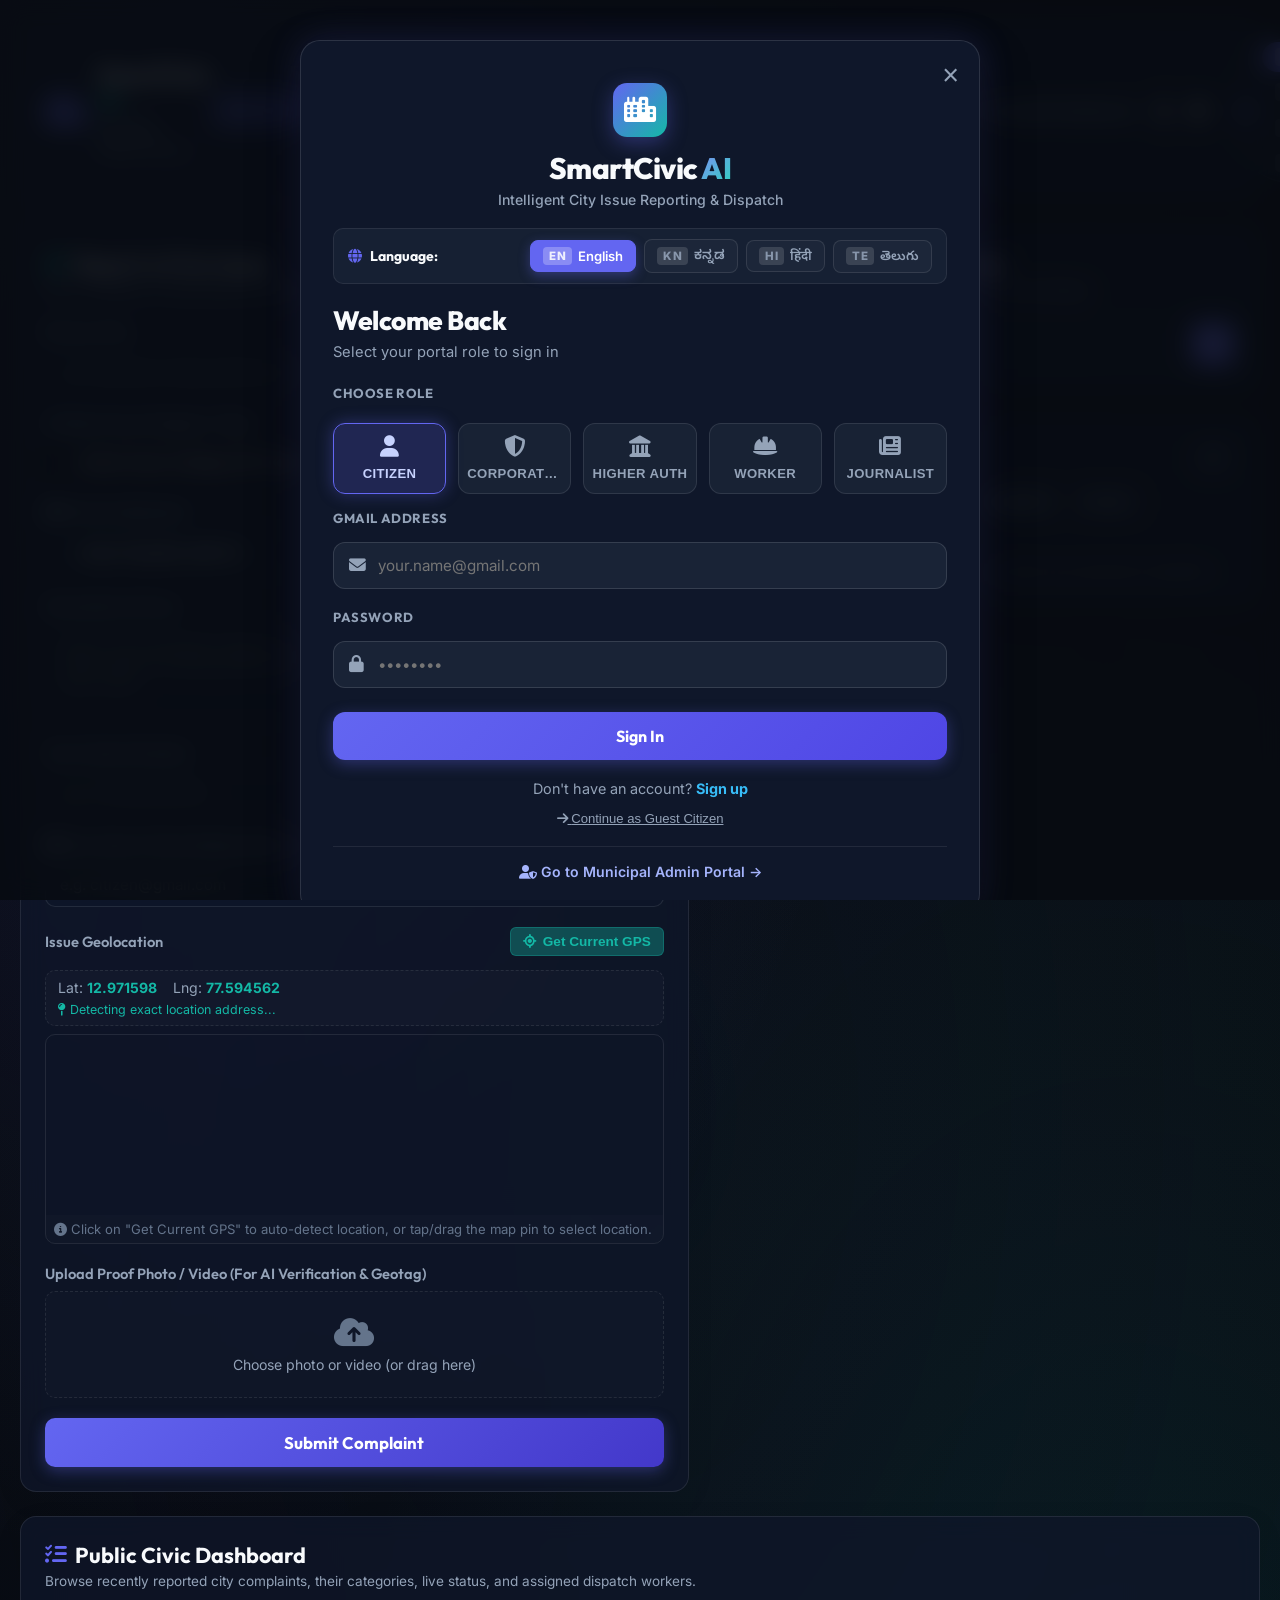
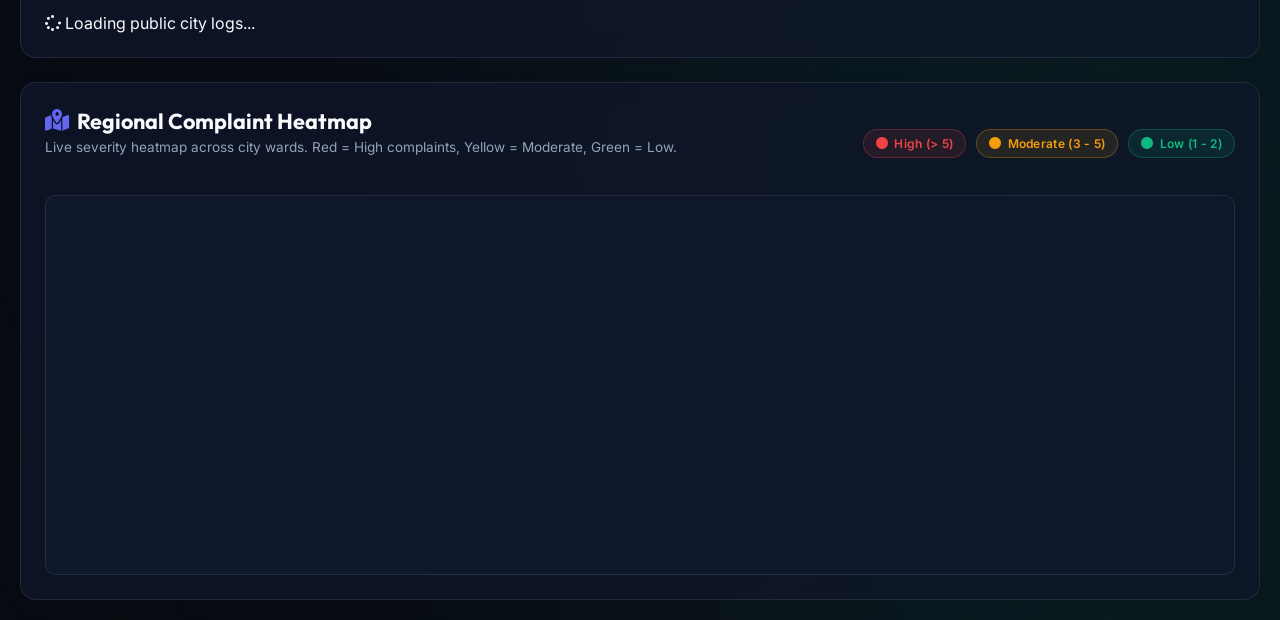
==== commit 7388f664: "made the website end to end working with the backend and so the website is working efficent" ====
--- a/frontend/index.html
+++ b/frontend/index.html
@@ -51,13 +51,25 @@
             <!-- Navbar Nav -->
             <nav class="nav-links">
                 <button class="nav-btn active" data-tab="citizen-portal" id="btn-citizen"><i class="fa-solid fa-users"></i> <span data-i18n="tab_citizen">Citizen Portal</span></button>
-                <button class="nav-btn" data-tab="authority-dashboard" id="btn-authority"><i class="fa-solid fa-shield-halved"></i> <span data-i18n="tab_authority">Authority Dashboard</span></button>
+                <button class="nav-btn" data-tab="authority-dashboard" id="btn-authority"><i class="fa-solid fa-shield-halved"></i> <span data-i18n="tab_authority">Corporator Portal</span></button>
+                <button class="nav-btn" data-tab="higher-authority-dashboard" id="btn-higher-authority"><i class="fa-solid fa-landmark-flag"></i> <span data-i18n="tab_higher_authority">Higher Authority</span></button>
                 <button class="nav-btn" data-tab="worker-module" id="btn-worker"><i class="fa-solid fa-helmet-safety"></i> <span data-i18n="tab_worker">Worker Module</span></button>
                 <button class="nav-btn" data-tab="journalist-dashboard" id="btn-journalist"><i class="fa-solid fa-newspaper"></i> <span data-i18n="tab_journalist">Journalist Dashboard</span></button>
             </nav>
 
             <!-- User Profile Banner & Header Controls -->
             <div class="header-controls">
+                <!-- Theme Toggle Button -->
+                <button class="btn-icon-header" id="theme-toggle-btn" title="Toggle Theme" aria-label="Toggle Theme">
+                    <i class="fa-solid fa-moon"></i>
+                </button>
+
+                <!-- In-App Notification Bell -->
+                <button class="btn-icon-header header-notif-btn" id="btn-header-notif" title="Notifications" aria-label="Notifications">
+                    <i class="fa-solid fa-bell"></i>
+                    <span class="notification-badge notif-badge hidden" id="header-notif-badge">0</span>
+                </button>
+
                 <!-- Header Luxury Language Switcher Pill -->
                 <div class="header-lang-wrapper" id="header-lang-wrapper">
                     <div class="lang-selector-pill" role="group" aria-label="Language Selector">
@@ -72,7 +84,9 @@
                 </div>
 
                 <div class="user-status-wrapper hidden" id="user-profile-banner">
-                    <span class="user-status-text"><i class="fa-solid fa-user-circle text-accent-indigo"></i> <strong id="lbl-user-name" data-i18n="guest">Guest</strong> (<span id="lbl-user-role">citizen</span>)</span>
+                    <button class="btn-user-profile-link header-profile-btn" id="btn-header-profile" title="View & Edit Profile">
+                        <i class="fa-solid fa-user-circle text-accent-indigo"></i> <strong id="lbl-user-name" data-i18n="guest">Guest</strong> (<span id="lbl-user-role">citizen</span>)
+                    </button>
                     <button class="btn-logout" id="btn-logout-session"><i class="fa-solid fa-right-from-bracket"></i> <span data-i18n="logout">Logout</span></button>
                 </div>
                 <button class="btn-login-header" id="btn-login-trigger"><i class="fa-solid fa-right-to-bracket"></i> <span data-i18n="login_register">Login / Register</span></button>
@@ -95,15 +109,35 @@
                         
                         <form id="report-form" enctype="multipart/form-data">
                             <div class="form-group">
+                                <label for="form-title"><i class="fa-solid fa-heading"></i> <span data-i18n="title_label">Issue Title</span></label>
+                                <input type="text" id="form-title" data-i18n-placeholder="title_placeholder" placeholder="e.g. Hazardous deep pothole on main road">
+                            </div>
+
+                            <div class="form-group">
                                 <label for="form-category-preset"><i class="fa-solid fa-list-check"></i> <span data-i18n="select_category_label">Select Issue Category / Type</span></label>
                                 <select id="form-category-preset" class="form-select-category">
                                     <option value="" data-i18n="select_category_default">-- Select Issue Category (Or Type Custom Details Below) --</option>
-                                    <option value="Pothole" data-i18n="cat_pothole">Pothole</option>
-                                    <option value="Drainage" data-i18n="cat_drainage">Drainage</option>
-                                    <option value="Garbage" data-i18n="cat_garbage">Garbage</option>
-                                    <option value="Street Light" data-i18n="cat_streetlight">Street Light</option>
-                                    <option value="Footpath" data-i18n="cat_footpath">Footpath</option>
-                                    <option value="Manhole" data-i18n="cat_manhole">Manhole</option>
+                                    <option value="pothole" data-i18n="cat_pothole">Potholes</option>
+                                    <option value="garbage" data-i18n="cat_garbage">Garbage & Waste</option>
+                                    <option value="sewage_overflow" data-i18n="cat_sewage">Sewage Overflow</option>
+                                    <option value="water_leakage" data-i18n="cat_water_leakage">Water Leakage</option>
+                                    <option value="street_light" data-i18n="cat_streetlight">Broken Streetlights</option>
+                                    <option value="road_damage" data-i18n="cat_road_damage">Road Damage</option>
+                                    <option value="fallen_tree" data-i18n="cat_fallen_tree">Fallen Tree</option>
+                                    <option value="illegal_dumping" data-i18n="cat_illegal_dumping">Illegal Dumping</option>
+                                    <option value="open_drain" data-i18n="cat_open_drain">Open Drain</option>
+                                    <option value="public_toilet" data-i18n="cat_public_toilet">Public Toilet Issues</option>
+                                    <option value="other" data-i18n="cat_other">Other Civic Issue</option>
+                                </select>
+                            </div>
+
+                            <div class="form-group">
+                                <label for="form-priority-select"><i class="fa-solid fa-gauge-high"></i> <span data-i18n="priority_label">Priority (Optional)</span></label>
+                                <select id="form-priority-select">
+                                    <option value="" data-i18n="auto_classify_ai">-- Auto-Classify with AI --</option>
+                                    <option value="High" data-i18n="priority_high">High</option>
+                                    <option value="Medium" data-i18n="priority_medium">Medium</option>
+                                    <option value="Low" data-i18n="priority_low">Low</option>
                                 </select>
                             </div>
 
@@ -144,13 +178,13 @@
                                 </div>
                             </div>
                             
-                            <!-- Image Section -->
+                            <!-- Image / Video Section -->
                             <div class="form-group">
-                                <label data-i18n="upload_proof_label">Upload Proof Image (For AI Similarity & Duplicate Check)</label>
+                                <label data-i18n="upload_proof_label">Upload Proof Photo / Video (For AI Verification & Geotag)</label>
                                 <div class="file-drop-area">
                                     <i class="fa-solid fa-cloud-arrow-up"></i>
-                                    <span data-i18n="choose_photo_drag">Choose a photo or drag it here</span>
-                                    <input type="file" id="form-image" accept="image/*">
+                                    <span data-i18n="choose_photo_drag">Choose photo or video (or drag here)</span>
+                                    <input type="file" id="form-image" accept="image/*,video/*">
                                 </div>
                                 <div id="image-preview-container" class="hidden">
                                     <img id="image-preview" src="" alt="Selected proof">
@@ -190,6 +224,25 @@
                             </div>
                         </div>
 
+                        <!-- My Submitted Complaints Section -->
+                        <div class="glass-card my-complaints-card" id="citizen-my-complaints-box">
+                            <div style="display: flex; justify-content: space-between; align-items: center; margin-bottom: 12px;">
+                                <h3 style="font-size: 1.05rem; margin: 0;"><i class="fa-solid fa-clipboard-user text-accent-teal"></i> <span data-i18n="my_complaints_title">My Submitted Issues</span></h3>
+                                <button type="button" class="btn-refresh" id="btn-refresh-my-complaints" title="Refresh List"><i class="fa-solid fa-arrows-rotate"></i></button>
+                            </div>
+                            <div class="my-complaints-filter-chips" style="display: flex; gap: 6px; flex-wrap: wrap; margin-bottom: 12px;">
+                                <button type="button" class="citizen-filter-pill chip-filter active" data-filter="all" data-my-filter="all" data-i18n="filter_all">All</button>
+                                <button type="button" class="citizen-filter-pill chip-filter" data-filter="Submitted" data-my-filter="Submitted" data-i18n="step_submitted">Submitted</button>
+                                <button type="button" class="citizen-filter-pill chip-filter" data-filter="Active" data-my-filter="Active" data-i18n="filter_active">Active</button>
+                                <button type="button" class="citizen-filter-pill chip-filter" data-filter="Completed" data-my-filter="Completed" data-i18n="status_completed">Completed</button>
+                                <button type="button" class="citizen-filter-pill chip-filter" data-filter="Closed" data-my-filter="Closed" data-i18n="status_closed">Closed</button>
+                                <button type="button" class="citizen-filter-pill chip-filter" data-filter="Reopened" data-my-filter="Reopened" data-i18n="status_reopened">Reopened</button>
+                            </div>
+                            <div id="citizen-my-complaints-list" style="max-height: 220px; overflow-y: auto; display: flex; flex-direction: column; gap: 8px;">
+                                <p style="font-size: 0.85rem; color: var(--text-muted);"><i class="fa-solid fa-info-circle"></i> <span data-i18n="login_track_personal_hint">Log in with your email or file an issue to track your personal complaints.</span></p>
+                            </div>
+                        </div>
+
                         <!-- Tracker Details / Timeline -->
                         <div class="glass-card tracker-card hidden" id="tracker-result">
                             <div class="tracker-header">
@@ -199,15 +252,37 @@
                                 </div>
                                 <span id="track-status-badge" class="badge-status">Submitted</span>
                             </div>
-                            
+
+                            <h4 id="track-title" style="font-size: 1.08rem; color: var(--text-primary); margin: 6px 0;"></h4>
+
+                            <div id="track-deadline-box" class="deadline-badge-box hidden" style="margin: 8px 0; font-size: 0.82rem; padding: 6px 10px; border-radius: 6px; background: rgba(245, 158, 11, 0.1); border: 1px solid rgba(245, 158, 11, 0.3); color: var(--accent-amber);">
+                                <i class="fa-solid fa-stopwatch"></i> <span id="track-deadline-text"><span id="track-sla-deadline">Resolution SLA: In Progress</span></span>
+                            </div>
+
                             <div class="escalation-alert-banner hidden" id="track-escalation-banner">
                                 <i class="fa-solid fa-triangle-exclamation fa-beat"></i>
-                                <span><span data-i18n="escalated_banner"><strong>ESCALATED:</strong> Unresolved for > 48 hours. Routed to Supervisor.</span></span>
+                                <span><span data-i18n="escalated_banner"><strong>ESCALATED:</strong> Routed to Higher Authority due to SLA timeout.</span></span>
+                            </div>
+
+                            <div class="rejection-alert-banner hidden" id="track-rejection-banner" style="background: rgba(244, 63, 94, 0.15); border: 1px solid rgba(244, 63, 94, 0.4); border-radius: 8px; padding: 10px 12px; margin: 8px 0; color: #fecdd3; font-size: 0.86rem;">
+                                <i class="fa-solid fa-circle-xmark"></i> <strong data-i18n="rejection_banner_label">REJECTED:</strong> <span id="track-rejection-text"><span id="track-rejection-reason">...</span></span>
+                            </div>
+
+                            <div class="reopen-alert-banner hidden" id="track-reopened-banner" style="background: rgba(245, 158, 11, 0.15); border: 1px solid rgba(245, 158, 11, 0.4); border-radius: 8px; padding: 10px 12px; margin: 8px 0; color: #fef08a; font-size: 0.86rem;">
+                                <i class="fa-solid fa-rotate-left"></i> <strong data-i18n="reopened_banner_label">REOPENED:</strong> <span id="track-reopened-text"><span id="track-reopened-reason">...</span></span>
                             </div>
 
                             <div class="tracker-desc">
-                                <strong data-i18n="description">Description:</strong>
+                                <div style="display: flex; justify-content: space-between; align-items: center; margin-bottom: 4px;">
+                                    <strong data-i18n="description">Description:</strong>
+                                    <button type="button" id="btn-track-translate" class="btn-hf-translate" style="background: rgba(99, 102, 241, 0.15); border: 1px solid rgba(99, 102, 241, 0.35); color: #c7d2fe; font-size: 0.76rem; padding: 3px 8px; border-radius: 6px; cursor: pointer; display: inline-flex; align-items: center; gap: 4px;">
+                                        <i class="fa-solid fa-language"></i> <span data-i18n="btn_hf_translate">Translate (HF AI)</span>
+                                    </button>
+                                </div>
                                 <p id="track-description">...</p>
+                                <div id="track-hf-badge" class="hidden" style="margin-top: 4px; font-size: 0.74rem; color: #10b981; display: flex; align-items: center; gap: 4px;">
+                                    <i class="fa-solid fa-sparkles"></i> <span data-i18n="hf_translated_badge">Translated via Hugging Face AI</span>
+                                </div>
                             </div>
 
                             <div class="tracker-image-box hidden" id="track-image-container">
@@ -219,9 +294,58 @@
                                 </div>
                             </div>
 
-                            <div class="tracker-meta">
+                            <!-- Multi-Stage Evidence Gallery -->
+                            <div id="track-evidence-section" class="hidden" style="margin-top: 14px;">
+                                <strong style="font-size: 0.88rem; color: var(--text-primary);"><i class="fa-solid fa-images text-accent-teal"></i> <span data-i18n="lifecycle_evidence_label">Lifecycle Evidence Photos:</span></strong>
+                                <div id="track-evidence-gallery" style="display: grid; grid-template-columns: repeat(auto-fill, minmax(130px, 1fr)); gap: 10px; margin-top: 8px;">
+                                    <div id="evidence-before-box" class="evidence-card-box hidden">
+                                        <span style="font-size: 0.75rem; font-weight: 700; color: var(--accent-indigo);"><i class="fa-solid fa-camera"></i> <span data-i18n="stage_before">Before</span></span>
+                                        <img id="evidence-before-img" src="" alt="Before Proof">
+                                        <span id="evidence-before-time" style="font-size: 0.72rem; color: var(--text-muted);"></span>
+                                    </div>
+                                    <div id="evidence-progress-box" class="evidence-card-box hidden">
+                                        <span style="font-size: 0.75rem; font-weight: 700; color: #0ea5e9;"><i class="fa-solid fa-person-digging"></i> <span data-i18n="stage_progress">In Progress</span></span>
+                                        <img id="evidence-progress-img" src="" alt="Progress Proof">
+                                        <span id="evidence-progress-time" style="font-size: 0.72rem; color: var(--text-muted);"></span>
+                                    </div>
+                                    <div id="evidence-resolved-box" class="evidence-card-box hidden">
+                                        <span style="font-size: 0.75rem; font-weight: 700; color: #10b981;"><i class="fa-solid fa-check-double"></i> <span data-i18n="stage_resolved">Resolved</span></span>
+                                        <img id="evidence-resolved-img" src="" alt="Resolved Proof">
+                                        <span id="evidence-resolved-time" style="font-size: 0.72rem; color: var(--text-muted);"></span>
+                                    </div>
+                                    <div id="evidence-inspection-box" class="evidence-card-box hidden">
+                                        <span style="font-size: 0.75rem; font-weight: 700; color: #f59e0b;"><i class="fa-solid fa-clipboard-check"></i> <span data-i18n="stage_inspection">Inspection</span></span>
+                                        <img id="evidence-inspection-img" src="" alt="Inspection Proof">
+                                        <span id="evidence-inspection-time" style="font-size: 0.72rem; color: var(--text-muted);"></span>
+                                        <p id="evidence-inspection-notes" style="font-size: 0.75rem; color: var(--text-secondary); margin: 2px 0 0 0;"></p>
+                                    </div>
+                                </div>
+                            </div>
+
+                            <div class="tracker-meta" style="margin-top: 14px;">
                                 <div><strong data-i18n="priority">Priority:</strong> <span id="track-priority" class="text-priority-high">High</span></div>
                                 <div><strong data-i18n="assigned_worker">Assigned Worker:</strong> <span id="track-worker">Not Assigned</span></div>
+                            </div>
+
+                            <!-- Citizen Verification Action Box -->
+                            <div id="track-verification-box" class="citizen-verification-panel hidden" style="margin: 16px 0; padding: 16px; border-radius: 12px; background: rgba(16, 185, 129, 0.12); border: 1px solid rgba(16, 185, 129, 0.35);">
+                                <div id="track-citizen-verification-box">
+                                    <div style="display: flex; align-items: center; gap: 8px; margin-bottom: 8px;">
+                                        <i class="fa-solid fa-clipboard-check text-accent-emerald" style="font-size: 1.3rem;"></i>
+                                        <h4 style="margin: 0; color: #a7f3d0; font-family: var(--font-heading);" data-i18n="citizen_verification_title">Citizen Verification Required</h4>
+                                    </div>
+                                    <p style="font-size: 0.85rem; color: var(--text-secondary); margin-bottom: 12px; line-height: 1.4;" data-i18n="citizen_verification_desc">
+                                        Field worker has completed this resolution. Please verify the completed repair work above:
+                                    </p>
+                                    <div style="display: flex; gap: 10px; flex-wrap: wrap;">
+                                        <button type="button" class="btn-submit btn-emerald-submit" id="btn-citizen-accept-res" style="flex: 1; min-width: 140px; margin: 0; padding: 10px 14px; font-size: 0.88rem;">
+                                            <i class="fa-solid fa-thumbs-up"></i> <span data-i18n="btn_accept_rate">Accept & Rate</span>
+                                        </button>
+                                        <button type="button" class="btn-submit" id="btn-citizen-reject-res" style="flex: 1; min-width: 140px; margin: 0; padding: 10px 14px; font-size: 0.88rem; background: rgba(244, 63, 94, 0.2); border: 1px solid rgba(244, 63, 94, 0.5); color: #fecdd3;">
+                                            <i class="fa-solid fa-thumbs-down"></i> <span data-i18n="btn_reject_reopen">Reject & Reopen</span>
+                                        </button>
+                                    </div>
+                                </div>
                             </div>
 
                             <!-- Timeline -->
@@ -255,10 +379,22 @@
                                 <div class="timeline-step" id="step-Resolved">
                                     <div class="step-bullet"></div>
                                     <div class="step-content">
-                                        <h4 data-i18n="step_resolved">Resolved</h4>
+                                        <h4 data-i18n="step_resolved">Completed / Verified</h4>
                                         <p class="step-time" id="time-Resolved">-</p>
                                     </div>
                                 </div>
+                            </div>
+
+                            <!-- Comments Thread Section -->
+                            <div class="tracker-comments-section" style="margin-top: 18px; padding-top: 14px; border-top: 1px solid var(--panel-border);">
+                                <h4 style="font-size: 0.95rem; margin-bottom: 10px; color: var(--text-primary);"><i class="fa-solid fa-comments text-accent-indigo"></i> <span data-i18n="discussion_title">Public Discussion & Citizen Updates</span></h4>
+                                <div id="tracker-comments-list" style="max-height: 160px; overflow-y: auto; display: flex; flex-direction: column; gap: 8px; margin-bottom: 10px;">
+                                    <p style="font-size: 0.8rem; color: var(--text-muted);" data-i18n="no_comments_yet">No comments yet.</p>
+                                </div>
+                                <form id="form-tracker-add-comment" style="display: flex; gap: 8px;">
+                                    <input type="text" id="tracker-comment-input" name="comment" data-i18n-placeholder="comment_placeholder" placeholder="Post a question or comment..." style="flex: 1; padding: 8px 12px; font-size: 0.85rem; border-radius: 8px; border: 1px solid var(--panel-border); background: rgba(0,0,0,0.25); color: var(--text-primary);">
+                                    <button type="submit" class="btn-submit-blue" id="btn-send-tracker-comment" style="padding: 8px 14px; font-size: 0.85rem; border-radius: 8px; margin: 0;"><i class="fa-solid fa-paper-plane"></i></button>
+                                </form>
                             </div>
                         </div>
                     </div>
@@ -271,6 +407,7 @@
                     <div class="citizen-complaints-list" id="citizen-complaints-list" style="display: grid; grid-template-columns: repeat(auto-fill, minmax(300px, 1fr)); gap: 20px; margin-top: 16px;">
                         <p class="empty-list-message" data-i18n="loading_public_logs"><i class="fa-solid fa-spinner fa-spin"></i> Loading public city logs...</p>
                     </div>
+                </div>
                 <!-- Citizen Regional Complaint Heatmap -->
                 <div class="glass-card heatmap-card-container" style="margin-top: 24px;">
                     <div class="heatmap-header">
@@ -320,6 +457,20 @@
                             <p data-i18n="stat_escalated">48h Escalations</p>
                         </div>
                     </div>
+                    <div class="glass-card stat-box border-indigo">
+                        <div class="stat-icon"><i class="fa-solid fa-stopwatch text-accent-teal"></i></div>
+                        <div class="stat-info">
+                            <h3 id="stat-avg-resolution-time">0h</h3>
+                            <p data-i18n="stat_avg_resolution_time">Avg Resolution Time</p>
+                        </div>
+                    </div>
+                    <div class="glass-card stat-box border-amber">
+                        <div class="stat-icon"><i class="fa-solid fa-triangle-exclamation text-accent-amber"></i></div>
+                        <div class="stat-info">
+                            <h3 id="stat-overdue-count">0</h3>
+                            <p data-i18n="stat_overdue_count">Overdue SLA Breaches</p>
+                        </div>
+                    </div>
                 </div>
 
                 <!-- Authority GIS Regional Complaint Heatmap -->
@@ -339,22 +490,45 @@
                 </div>
 
                 <!-- Table & Filters Section -->
-
                 <div class="dashboard-table-section glass-card">
-                    <div class="table-header">
-                        <h2><i class="fa-solid fa-list-check text-accent-indigo"></i> <span data-i18n="active_registry_title">Active Complaints Registry</span></h2>
+                    <div class="table-header" style="flex-wrap: wrap; gap: 12px;">
+                        <div style="display: flex; align-items: center; gap: 12px;">
+                            <h2><i class="fa-solid fa-list-check text-accent-indigo"></i> <span data-i18n="active_registry_title">Active Complaints Registry</span></h2>
+                            <span id="authority-ward-badge" class="badge" style="background: rgba(99, 102, 241, 0.2); color: #c7d2fe; padding: 4px 10px; font-size: 0.8rem; border-radius: 6px;">Ward 1</span>
+                        </div>
                         
                         <!-- Filters -->
-                        <div class="filters-row">
+                        <div class="filters-row" style="flex-wrap: wrap; gap: 10px;">
+                            <div class="filter-group">
+                                <label for="filter-search-authority"><i class="fa-solid fa-search"></i></label>
+                                <input type="text" id="filter-search-authority" data-i18n-placeholder="filter_search_placeholder" placeholder="Search ID, title, keyword..." style="padding: 6px 12px; border-radius: 8px; border: 1px solid var(--panel-border); background: rgba(0,0,0,0.2); color: var(--text-primary); font-size: 0.85rem; width: 180px;">
+                            </div>
                             <div class="filter-group">
                                 <label for="filter-status" data-i18n="filter_status_label">Status:</label>
                                 <select id="filter-status">
                                     <option value="" data-i18n="status_all">All</option>
                                     <option value="Submitted" data-i18n="status_submitted">Submitted</option>
+                                    <option value="Verified" data-i18n="status_verified">Verified</option>
                                     <option value="Assigned" data-i18n="status_assigned">Assigned</option>
                                     <option value="In Progress" data-i18n="status_in_progress">In Progress</option>
-                                    <option value="Resolved" data-i18n="status_resolved">Resolved</option>
+                                    <option value="Completed" data-i18n="status_completed">Completed</option>
                                     <option value="Closed" data-i18n="status_closed">Closed</option>
+                                    <option value="Rejected" data-i18n="status_rejected">Rejected</option>
+                                    <option value="Reopened" data-i18n="status_reopened">Reopened</option>
+                                </select>
+                            </div>
+                            <div class="filter-group">
+                                <label for="filter-category-authority" data-i18n="filter_category_label">Category:</label>
+                                <select id="filter-category-authority">
+                                    <option value="" data-i18n="cat_all_categories">All Categories</option>
+                                    <option value="pothole" data-i18n="cat_potholes">Potholes</option>
+                                    <option value="garbage" data-i18n="cat_garbage">Garbage</option>
+                                    <option value="sewage_overflow" data-i18n="cat_sewage">Sewage</option>
+                                    <option value="water_leakage" data-i18n="cat_water_leakage">Water Leakage</option>
+                                    <option value="street_light" data-i18n="cat_streetlight">Street Light</option>
+                                    <option value="road_damage" data-i18n="cat_road_damage">Road Damage</option>
+                                    <option value="open_drain" data-i18n="cat_open_drain">Open Drain</option>
+                                    <option value="public_toilet" data-i18n="cat_public_toilet">Public Toilet</option>
                                 </select>
                             </div>
                             <div class="filter-group">
@@ -366,7 +540,7 @@
                                     <option value="Low" data-i18n="priority_low">Low</option>
                                 </select>
                             </div>
-                            <!-- Ward filter removed -->
+                            <button id="btn-export-csv" class="btn-small" title="Export CSV Report" style="padding: 6px 12px; font-size: 0.82rem;"><i class="fa-solid fa-file-csv"></i> <span data-i18n="export_csv">Export CSV</span></button>
                             <button id="btn-refresh-dashboard" class="btn-refresh"><i class="fa-solid fa-arrows-rotate"></i> <span data-i18n="refresh">Refresh</span></button>
                         </div>
                     </div>
@@ -382,6 +556,7 @@
                                     <th data-i18n="th_priority">Priority</th>
                                     <th data-i18n="th_status">Status</th>
                                     <th data-i18n="th_reported_date">Reported Date</th>
+                                    <th data-i18n="th_sla_deadline">SLA Deadline</th>
                                     <th data-i18n="th_assigned_worker">Assigned Worker</th>
                                     <th data-i18n="th_actions">Actions</th>
                                 </tr>
@@ -425,17 +600,200 @@
                                         <option value="Low" data-i18n="priority_low">Low</option>
                                     </select>
                                 </div>
+                                <div class="form-group">
+                                    <label for="modal-deadline-input" data-i18n="label_custom_deadline">Set Custom SLA Deadline (Optional)</label>
+                                    <input type="datetime-local" id="modal-deadline-input">
+                                </div>
                                 <button type="submit" class="btn-submit" id="btn-confirm-assignment" data-i18n="assign_notify_btn">Assign & Notify Worker</button>
                             </form>
                         </div>
                     </div>
                 </div>
 
+                <!-- Corporator Performance Leaderboard Card -->
+                <div class="glass-card" style="margin-top: 24px;">
+                    <div class="table-header">
+                        <h2><i class="fa-solid fa-trophy text-accent-amber"></i> <span data-i18n="ward_performance_title">Ward Corporator Performance Metrics</span></h2>
+                        <p class="section-subtitle" data-i18n="ward_performance_subtitle">Real-time resolution rates, average resolution speed, and citizen satisfaction ratings.</p>
+                    </div>
+                    <div class="table-scroll-container">
+                        <table class="dashboard-table">
+                            <thead>
+                                <tr>
+                                    <th data-i18n="th_ward">Ward</th>
+                                    <th data-i18n="th_total_issues">Total Complaints</th>
+                                    <th data-i18n="th_resolved_closed">Resolved & Closed</th>
+                                    <th data-i18n="th_resolution_percent">Resolution Rate</th>
+                                    <th data-i18n="th_avg_resolution_time">Avg Resolution Time</th>
+                                    <th data-i18n="th_citizen_rating">Citizen Rating</th>
+                                    <th data-i18n="th_overdue_issues">Overdue Issues</th>
+                                </tr>
+                            </thead>
+                            <tbody id="authority-performance-table-body">
+                                <tr><td colspan="7" class="empty-table-message"><i class="fa-solid fa-spinner fa-spin"></i> Loading ward performance...</td></tr>
+                            </tbody>
+                        </table>
+                    </div>
+                </div>
+
                 <!-- Charts Section -->
-                <div class="analytics-charts-grid">
+                <div class="analytics-charts-grid" style="margin-top: 24px;">
                     <div class="glass-card chart-container">
                         <h3><i class="fa-solid fa-chart-pie text-accent-indigo"></i> <span data-i18n="chart_distribution_title">Issue Categories Distribution</span></h3>
                         <canvas id="chart-categories"></canvas>
+                    </div>
+                </div>
+            </section>
+
+            <!-- HIGHER AUTHORITY DASHBOARD TAB -->
+            <section id="higher-authority-dashboard" class="tab-content">
+                <!-- Higher Authority Stats Grid -->
+                <div class="stats-grid">
+                    <div class="glass-card stat-box border-indigo">
+                        <div class="stat-icon"><i class="fa-solid fa-city text-accent-indigo"></i></div>
+                        <div class="stat-info">
+                            <h3 id="stat-ha-total">0</h3>
+                            <p data-i18n="ha_stat_citywide_complaints">Citywide Complaints</p>
+                        </div>
+                    </div>
+                    <div class="glass-card stat-box border-rose">
+                        <div class="stat-icon"><i class="fa-solid fa-triangle-exclamation text-priority-high"></i></div>
+                        <div class="stat-info">
+                            <h3 id="stat-ha-escalated">0</h3>
+                            <p data-i18n="ha_stat_multi_tier_escalations">Multi-Tier Escalations</p>
+                        </div>
+                    </div>
+                    <div class="glass-card stat-box border-amber">
+                        <div class="stat-icon"><i class="fa-solid fa-fire text-accent-amber"></i></div>
+                        <div class="stat-info">
+                            <h3 id="stat-ha-overdue">0</h3>
+                            <p data-i18n="ha_stat_overdue_breaches">Overdue SLA Breaches</p>
+                        </div>
+                    </div>
+                    <div class="glass-card stat-box border-emerald">
+                        <div class="stat-icon"><i class="fa-solid fa-chart-line text-accent-emerald"></i></div>
+                        <div class="stat-info">
+                            <h3 id="stat-ha-res-rate">0%</h3>
+                            <p data-i18n="ha_stat_resolution_rate">Resolution Rate</p>
+                        </div>
+                    </div>
+                </div>
+
+                <!-- Cross-Ward Filters & Actions -->
+                <div class="dashboard-table-section glass-card" style="margin-bottom: 24px;">
+                    <div class="table-header" style="flex-wrap: wrap; gap: 12px;">
+                        <div>
+                            <h2><i class="fa-solid fa-landmark-flag text-accent-indigo"></i> <span data-i18n="ha_command_center">Municipal Oversight Command Center</span></h2>
+                            <p class="section-subtitle" data-i18n="ha_command_subtitle">Citywide cross-ward monitoring, administrative intervention, and reassignment.</p>
+                        </div>
+                        <div class="filters-row" style="flex-wrap: wrap; gap: 10px;">
+                            <div class="filter-group">
+                                <label for="ha-filter-ward" data-i18n="ha_filter_ward">Ward:</label>
+                                <select id="ha-filter-ward">
+                                    <option value="" data-i18n="ha_all_wards">All Wards</option>
+                                    <option value="ward_1">Ward 1</option>
+                                    <option value="ward_2">Ward 2</option>
+                                    <option value="ward_3">Ward 3</option>
+                                </select>
+                            </div>
+                            <div class="filter-group">
+                                <label for="ha-filter-status" data-i18n="filter_status_label">Status:</label>
+                                <select id="ha-filter-status">
+                                    <option value="" data-i18n="status_all">All</option>
+                                    <option value="Submitted" data-i18n="status_submitted">Submitted</option>
+                                    <option value="Verified" data-i18n="status_verified">Verified</option>
+                                    <option value="Assigned" data-i18n="status_assigned">Assigned</option>
+                                    <option value="In Progress" data-i18n="status_in_progress">In Progress</option>
+                                    <option value="Completed" data-i18n="status_completed">Completed</option>
+                                    <option value="Closed" data-i18n="status_closed">Closed</option>
+                                    <option value="Rejected" data-i18n="status_rejected">Rejected</option>
+                                    <option value="Reopened" data-i18n="status_reopened">Reopened</option>
+                                </select>
+                            </div>
+                            <button id="btn-refresh-ha-dashboard" class="btn-refresh"><i class="fa-solid fa-arrows-rotate"></i> <span data-i18n="refresh">Refresh</span></button>
+                            <button id="btn-ha-export-csv" class="btn-small"><i class="fa-solid fa-file-csv"></i> <span data-i18n="ha_export_csv">Export CSV</span></button>
+                        </div>
+                    </div>
+
+                    <!-- Complaints Registry Table -->
+                    <div class="table-scroll-container">
+                        <table class="dashboard-table">
+                            <thead>
+                                <tr>
+                                    <th data-i18n="th_id">ID</th>
+                                    <th data-i18n="th_title_category">Title & Category</th>
+                                    <th data-i18n="th_ward">Ward</th>
+                                    <th data-i18n="th_priority">Priority</th>
+                                    <th data-i18n="th_status">Status</th>
+                                    <th data-i18n="th_escalation_level">Escalation Level</th>
+                                    <th data-i18n="th_sla_status">SLA Status</th>
+                                    <th data-i18n="th_assigned_worker">Assigned Worker</th>
+                                    <th data-i18n="th_actions">Actions</th>
+                                </tr>
+                            </thead>
+                            <tbody id="ha-complaints-table-body">
+                                <tr>
+                                    <td colspan="9" class="empty-table-message"><i class="fa-solid fa-spinner fa-spin"></i> Loading citywide oversight logs...</td>
+                                </tr>
+                            </tbody>
+                        </table>
+                    </div>
+                </div>
+
+                <!-- Corporator Performance Leaderboard Across Wards -->
+                <div class="glass-card" style="margin-bottom: 24px;">
+                    <div class="table-header">
+                        <h2><i class="fa-solid fa-trophy text-accent-amber"></i> <span data-i18n="ha_leaderboard_title">Ward Corporator Performance Leaderboard</span></h2>
+                        <p class="section-subtitle" data-i18n="ha_leaderboard_subtitle">Real metrics calculated from resolved complaints, resolution times, and citizen satisfaction ratings.</p>
+                    </div>
+                    <div class="table-scroll-container">
+                        <table class="dashboard-table">
+                            <thead>
+                                <tr>
+                                    <th data-i18n="th_rank">Rank</th>
+                                    <th data-i18n="th_ward">Ward</th>
+                                    <th data-i18n="th_responsible_corporator">Responsible Corporator</th>
+                                    <th data-i18n="th_total_issues">Total Issues</th>
+                                    <th data-i18n="th_resolved">Resolved</th>
+                                    <th data-i18n="th_resolution_percent">Resolution %</th>
+                                    <th data-i18n="th_avg_resolution_time">Avg Resolution Time</th>
+                                    <th data-i18n="th_citizen_rating">Citizen Rating</th>
+                                    <th data-i18n="th_overdue_count">Overdue Count</th>
+                                </tr>
+                            </thead>
+                            <tbody id="ha-leaderboard-table-body">
+                                <tr>
+                                    <td colspan="9" class="empty-table-message"><i class="fa-solid fa-spinner fa-spin"></i> Loading leaderboard...</td>
+                                </tr>
+                            </tbody>
+                        </table>
+                    </div>
+                </div>
+
+                <!-- System-wide Audit Trail Live Log -->
+                <div class="glass-card" style="margin-bottom: 24px;">
+                    <div class="table-header">
+                        <h2><i class="fa-solid fa-fingerprint text-accent-teal"></i> <span data-i18n="ha_audit_title">System Audit Trail</span></h2>
+                        <p class="section-subtitle" data-i18n="ha_audit_subtitle">Immutable log of significant system events (creations, verifications, rejections, assignments, reassignments, notices).</p>
+                    </div>
+                    <div class="table-scroll-container">
+                        <table class="dashboard-table">
+                            <thead>
+                                <tr>
+                                    <th data-i18n="th_timestamp">Timestamp</th>
+                                    <th data-i18n="th_action">Action</th>
+                                    <th data-i18n="th_user">User</th>
+                                    <th data-i18n="th_role">Role</th>
+                                    <th data-i18n="th_complaint_id">Complaint ID</th>
+                                    <th data-i18n="th_details">Details</th>
+                                </tr>
+                            </thead>
+                            <tbody id="ha-audit-table-body">
+                                <tr>
+                                    <td colspan="6" class="empty-table-message"><i class="fa-solid fa-spinner fa-spin"></i> Loading audit trail...</td>
+                                </tr>
+                            </tbody>
+                        </table>
                     </div>
                 </div>
             </section>
@@ -450,6 +808,14 @@
                             <p><span data-i18n="active_user">Active User:</span> <strong id="val-worker-name">Not Selected</strong></p>
                         </div>
                         
+                        <!-- Worker Task Status Filters -->
+                        <div class="worker-filter-chips" style="display: flex; gap: 6px; flex-wrap: wrap; margin-bottom: 12px;">
+                            <button type="button" class="chip-filter worker-filter-chip active" data-worker-filter="all" data-i18n="filter_all">All</button>
+                            <button type="button" class="chip-filter worker-filter-chip" data-worker-filter="Assigned" data-i18n="step_assigned">Assigned</button>
+                            <button type="button" class="chip-filter worker-filter-chip" data-worker-filter="In Progress" data-i18n="step_in_progress">In Progress</button>
+                            <button type="button" class="chip-filter worker-filter-chip" data-worker-filter="Completed" data-i18n="status_completed">Completed</button>
+                        </div>
+
                         <div class="worker-jobs-list" id="worker-jobs-list">
                             <p class="empty-jobs-message" data-i18n="worker_login_prompt">Please select a Worker Profile from the top-right header to view tasks.</p>
                         </div>
@@ -478,7 +844,10 @@
                                 <div class="step-num">2</div>
                                 <div class="step-details" style="display: flex; flex-direction: column; gap: 8px; width: 100%;">
                                     <h4 data-i18n="step2_title">Site Action & Progress Log</h4>
-                                    <button class="btn-worker-status" id="btn-toggle-in-progress" data-i18n="btn_mark_in_progress">Mark "In Progress"</button>
+                                    <div style="display: flex; gap: 8px; flex-wrap: wrap;">
+                                        <button class="btn-worker-status" id="btn-toggle-in-progress" data-i18n="btn_mark_in_progress">Mark "In Progress"</button>
+                                        <button class="btn-worker-status" id="btn-open-worker-photo" style="background: rgba(14, 165, 233, 0.2); border-color: #0ea5e9; color: #38bdf8;"><i class="fa-solid fa-camera"></i> <span data-i18n="worker_photo_title">Upload Work Evidence Photo</span></button>
+                                    </div>
                                     <div id="worker-log-input-group" class="hidden" style="display: flex; gap: 8px; width: 100%; margin-top: 4px;">
                                         <input type="text" id="worker-progress-notes" data-i18n-placeholder="worker_notes_placeholder" placeholder="Add site update (e.g. 'Arrived', '50% cleaned')" style="flex: 1; padding: 8px 12px; font-size: 0.85rem;">
                                         <button type="button" class="btn-submit-blue" id="btn-worker-add-notes" style="padding: 8px 12px; font-size: 0.85rem; border-radius: 8px;"><i class="fa-solid fa-plus"></i> <span data-i18n="btn_log_notes">Log</span></button>
@@ -698,7 +1067,11 @@
                                 </button>
                                 <button type="button" class="role-card" data-role="authority">
                                     <i class="fa-solid fa-shield-halved"></i>
-                                    <span data-i18n="role_authority">AUTHORITY</span>
+                                    <span data-i18n="role_authority">CORPORATOR</span>
+                                </button>
+                                <button type="button" class="role-card" data-role="higher_authority">
+                                    <i class="fa-solid fa-landmark"></i>
+                                    <span data-i18n="role_higher_authority">HIGHER AUTH</span>
                                 </button>
                                 <button type="button" class="role-card" data-role="journalist">
                                     <i class="fa-solid fa-newspaper"></i>
@@ -746,14 +1119,18 @@
                     
                     <div class="form-group" style="margin-bottom: 16px;">
                         <label class="uppercase-label" data-i18n="choose_role_login">Choose Role</label>
-                        <div class="role-selector-row login-role-selector">
+                        <div class="role-selector-row login-role-selector" role="group" aria-label="Choose Role">
                             <button type="button" class="role-card active" data-login-role="citizen">
                                 <i class="fa-solid fa-user"></i>
                                 <span data-i18n="role_citizen">CITIZEN</span>
                             </button>
                             <button type="button" class="role-card" data-login-role="authority">
                                 <i class="fa-solid fa-shield-halved"></i>
-                                <span data-i18n="role_authority">AUTHORITY</span>
+                                <span data-i18n="role_authority">CORPORATOR</span>
+                            </button>
+                            <button type="button" class="role-card" data-login-role="higher_authority">
+                                <i class="fa-solid fa-landmark"></i>
+                                <span data-i18n="role_higher_authority">HIGHER AUTH</span>
                             </button>
                             <button type="button" class="role-card" data-login-role="worker">
                                 <i class="fa-solid fa-helmet-safety"></i>
@@ -809,6 +1186,12 @@
                             <span data-i18n="dont_have_account">Don't have an account?</span> <span id="link-go-to-signup" class="switch-link" data-i18n="sign_up_link">Sign up</span>
                         </div>
                         
+                        <div style="text-align: center; margin-top: 10px;">
+                            <button type="button" id="btn-continue-guest" style="background: none; border: none; color: #94a3b8; font-size: 0.82rem; cursor: pointer; text-decoration: underline; padding: 4px 8px;">
+                                <i class="fa-solid fa-arrow-right"></i> <span data-i18n="continue_as_guest">Continue as Guest Citizen</span>
+                            </button>
+                        </div>
+                        
                         <div style="text-align: center; margin-top: 16px; padding-top: 14px; border-top: 1px solid rgba(255,255,255,0.08);">
                             <a href="/admin" target="_blank" style="color: #a5b4fc; font-size: 0.88rem; text-decoration: none; font-weight: 600;">
                                 <i class="fa-solid fa-user-shield"></i> <span data-i18n="go_to_admin_portal">Go to Municipal Admin Portal &rarr;</span>
@@ -820,6 +1203,333 @@
                 <div class="auth-error-banner hidden" id="auth-error-msg">
                     <i class="fa-solid fa-triangle-exclamation"></i>
                     <span id="auth-error-text" data-i18n="auth_error_default">Incorrect credentials. Please try again.</span>
+                </div>
+            </div>
+        </div>
+
+        <!-- IN-APP NOTIFICATIONS MODAL -->
+        <div id="notification-modal" class="modal-overlay hidden" style="z-index: 100000;">
+            <div class="glass-card modal-content" style="max-width: 580px; width: 92%; max-height: 80vh; display: flex; flex-direction: column;">
+                <div class="modal-header" style="display: flex; justify-content: space-between; align-items: center; border-bottom: 1px solid var(--panel-border); padding-bottom: 12px; margin-bottom: 12px;">
+                    <div style="display: flex; align-items: center; gap: 10px;">
+                        <i class="fa-solid fa-bell text-accent-indigo" style="font-size: 1.25rem;"></i>
+                        <h3 style="font-family: var(--font-heading); margin: 0; font-size: 1.15rem;" data-i18n="notif_center_title">Notifications Center</h3>
+                    </div>
+                    <div style="display: flex; align-items: center; gap: 10px;">
+                        <button id="btn-mark-all-notifications-read" class="btn-small" style="font-size: 0.78rem; padding: 4px 10px; background: rgba(99,102,241,0.2); border: 1px solid #6366f1; color: #c7d2fe; border-radius: 6px; cursor: pointer;">
+                            <i class="fa-solid fa-check-double"></i> <span data-i18n="notif_mark_all_read">Mark all read</span>
+                        </button>
+                        <button class="btn-close-modal" id="btn-close-notification-modal">&times;</button>
+                    </div>
+                </div>
+                <div class="modal-body" style="overflow-y: auto; flex: 1; padding-right: 4px;">
+                    <div id="notifications-list" style="display: flex; flex-direction: column; gap: 10px;">
+                        <p class="empty-table-message" data-i18n="loading_notifications"><i class="fa-solid fa-spinner fa-spin"></i> Loading notifications...</p>
+                    </div>
+                </div>
+            </div>
+        </div>
+
+        <!-- USER PROFILE MODAL -->
+        <div id="profile-modal" class="modal-overlay hidden" style="z-index: 100000;">
+            <div class="glass-card modal-content" style="max-width: 500px; width: 92%;">
+                <div class="modal-header" style="display: flex; justify-content: space-between; align-items: center; border-bottom: 1px solid var(--panel-border); padding-bottom: 12px; margin-bottom: 16px;">
+                    <div style="display: flex; align-items: center; gap: 10px;">
+                        <i class="fa-solid fa-circle-user text-accent-teal" style="font-size: 1.3rem;"></i>
+                        <h3 style="font-family: var(--font-heading); margin: 0;" data-i18n="user_profile_title">User Profile</h3>
+                    </div>
+                    <button class="btn-close-modal" id="btn-close-profile-modal">&times;</button>
+                </div>
+                <div class="modal-body">
+                    <div style="display: flex; align-items: center; gap: 14px; margin-bottom: 20px; background: rgba(255,255,255,0.03); padding: 12px; border-radius: 10px; border: 1px solid var(--panel-border);">
+                        <div style="width: 48px; height: 48px; border-radius: 50%; background: linear-gradient(135deg, var(--accent-indigo), var(--accent-teal)); display: flex; align-items: center; justify-content: center; font-size: 1.3rem; font-weight: 700; color: #fff;" id="profile-avatar-initials">U</div>
+                        <div>
+                            <h4 id="profile-display-name" style="margin: 0; font-size: 1.05rem;">User Name</h4>
+                            <p id="profile-display-role" style="margin: 2px 0 0 0; font-size: 0.82rem; color: var(--text-muted); text-transform: uppercase; letter-spacing: 0.5px;">Role: Citizen</p>
+                        </div>
+                    </div>
+                    <form id="profile-form">
+                        <div class="form-group">
+                            <label class="uppercase-label" data-i18n="lbl_full_name">Full Name</label>
+                            <input type="text" id="profile-name-input" required>
+                        </div>
+                        <div class="form-group">
+                            <label class="uppercase-label" data-i18n="lbl_email_readonly">Email Address (Read-only)</label>
+                            <input type="email" id="profile-email-input" disabled style="opacity: 0.6; cursor: not-allowed;">
+                        </div>
+                        <div class="form-group">
+                            <label class="uppercase-label" data-i18n="lbl_contact_phone">Contact Phone</label>
+                            <input type="tel" id="profile-phone-input" placeholder="+91 9876543210">
+                        </div>
+                        <div class="form-group">
+                            <label class="uppercase-label" data-i18n="lbl_assigned_ward">Assigned Ward</label>
+                            <input type="text" id="profile-ward-input" disabled style="opacity: 0.6; cursor: not-allowed;">
+                        </div>
+                        <div class="form-group">
+                            <label class="uppercase-label" data-i18n="lbl_new_password_hint">New Password (Leave blank to keep current)</label>
+                            <input type="password" id="profile-password-input" placeholder="••••••••">
+                        </div>
+                        <button type="submit" class="btn-submit-blue" id="btn-save-profile" data-i18n="btn_save_profile">Save Profile</button>
+                    </form>
+                </div>
+            </div>
+        </div>
+
+        <!-- CITIZEN VERIFICATION ACCEPT & RATE MODAL -->
+        <div id="verify-accept-modal" class="modal-overlay hidden" style="z-index: 100000;">
+            <div class="glass-card modal-content" style="max-width: 480px; width: 92%;">
+                <div class="modal-header" style="display: flex; justify-content: space-between; align-items: center; border-bottom: 1px solid var(--panel-border); padding-bottom: 12px; margin-bottom: 16px;">
+                    <div style="display: flex; align-items: center; gap: 10px;">
+                        <i class="fa-solid fa-circle-check text-accent-emerald" style="font-size: 1.3rem;"></i>
+                        <h3 style="font-family: var(--font-heading); margin: 0;" data-i18n="accept_resolution_title">Accept Resolution & Rate</h3>
+                    </div>
+                    <button class="btn-close-modal" id="btn-close-verify-accept-modal">&times;</button>
+                </div>
+                <div class="modal-body">
+                    <p style="color: var(--text-secondary); font-size: 0.88rem; margin-bottom: 16px;" data-i18n="accept_resolution_desc">
+                        Confirm that the municipal team has satisfactorily resolved your reported issue. Please rate the quality of work performed.
+                    </p>
+                    <form id="verify-accept-form">
+                        <input type="hidden" id="verify-accept-complaint-id">
+                        <div class="form-group" style="text-align: center; margin-bottom: 20px;">
+                            <label class="uppercase-label" style="display: block; margin-bottom: 8px;" data-i18n="lbl_satisfaction_rating">Satisfaction Rating (1 to 5 Stars)</label>
+                            <div class="star-rating-picker" id="star-rating-picker" style="display: flex; justify-content: center; gap: 10px; font-size: 1.8rem; cursor: pointer;">
+                                <i class="fa-solid fa-star star-item" data-value="1" style="color: #f59e0b;"></i>
+                                <i class="fa-solid fa-star star-item" data-value="2" style="color: #f59e0b;"></i>
+                                <i class="fa-solid fa-star star-item" data-value="3" style="color: #f59e0b;"></i>
+                                <i class="fa-solid fa-star star-item" data-value="4" style="color: #f59e0b;"></i>
+                                <i class="fa-solid fa-star star-item" data-value="5" style="color: #f59e0b;"></i>
+                            </div>
+                            <input type="hidden" id="verify-rating-value" value="5">
+                        </div>
+                        <div class="form-group">
+                            <label class="uppercase-label" data-i18n="lbl_citizen_feedback">Citizen Feedback & Comments (Optional)</label>
+                            <textarea id="verify-feedback-input" rows="3" data-i18n-placeholder="feedback_placeholder" placeholder="Share your experience with the resolution quality..."></textarea>
+                        </div>
+                        <button type="submit" class="btn-submit btn-emerald-submit" style="width: 100%;"><i class="fa-solid fa-check-circle"></i> <span data-i18n="btn_confirm_close">Confirm Resolution & Close Issue</span></button>
+                    </form>
+                </div>
+            </div>
+        </div>
+
+        <!-- CITIZEN REJECT & REOPEN MODAL -->
+        <div id="verify-reject-modal" class="modal-overlay hidden" style="z-index: 100000;">
+            <div class="glass-card modal-content" style="max-width: 480px; width: 92%;">
+                <div class="modal-header" style="display: flex; justify-content: space-between; align-items: center; border-bottom: 1px solid var(--panel-border); padding-bottom: 12px; margin-bottom: 16px;">
+                    <div style="display: flex; align-items: center; gap: 10px;">
+                        <i class="fa-solid fa-rotate-left text-priority-high" style="font-size: 1.3rem;"></i>
+                        <h3 style="font-family: var(--font-heading); margin: 0;" data-i18n="reject_resolution_title">Reject Resolution & Reopen</h3>
+                    </div>
+                    <button class="btn-close-modal" id="btn-close-verify-reject-modal">&times;</button>
+                </div>
+                <div class="modal-body">
+                    <p style="color: var(--text-secondary); font-size: 0.88rem; margin-bottom: 16px;" data-i18n="reject_resolution_desc">
+                        If the work is incomplete or substandard, provide a clear explanation. This complaint will immediately be reopened and escalated.
+                    </p>
+                    <form id="verify-reject-form">
+                        <input type="hidden" id="verify-reject-complaint-id">
+                        <div class="form-group">
+                            <label class="uppercase-label" data-i18n="lbl_reopen_reason">Mandatory Reopening Reason <span style="color: #f43f5e;">*</span></label>
+                            <textarea id="reopen-reason-input" rows="4" data-i18n-placeholder="reopen_placeholder" placeholder="Explain why the resolution is insufficient (e.g., 'Only half the pothole was filled', 'Garbage left on pavement')..." required></textarea>
+                        </div>
+                        <button type="submit" class="btn-submit" style="width: 100%; background: linear-gradient(135deg, #e11d48, #be123c); border-color: #f43f5e;"><i class="fa-solid fa-rotate-left"></i> <span data-i18n="btn_confirm_reopen">Reject Resolution & Reopen Issue</span></button>
+                    </form>
+                </div>
+            </div>
+        </div>
+
+        <!-- AUTHORITY REJECTION MODAL -->
+        <div id="authority-reject-modal" class="modal-overlay hidden" style="z-index: 100000;">
+            <div class="glass-card modal-content" style="max-width: 480px; width: 92%;">
+                <div class="modal-header" style="display: flex; justify-content: space-between; align-items: center; border-bottom: 1px solid var(--panel-border); padding-bottom: 12px; margin-bottom: 16px;">
+                    <div style="display: flex; align-items: center; gap: 10px;">
+                        <i class="fa-solid fa-ban text-priority-high" style="font-size: 1.3rem;"></i>
+                        <h3 style="font-family: var(--font-heading); margin: 0;" data-i18n="authority_reject_title">Reject Complaint</h3>
+                    </div>
+                    <button class="btn-close-modal" id="btn-close-authority-reject-modal">&times;</button>
+                </div>
+                <div class="modal-body">
+                    <p style="color: var(--text-secondary); font-size: 0.88rem; margin-bottom: 16px;" data-i18n="authority_reject_desc">
+                        Specify the formal reason for rejecting this civic report. The citizen will be notified with this explanation.
+                    </p>
+                    <form id="authority-reject-form">
+                        <input type="hidden" id="authority-reject-complaint-id">
+                        <div class="form-group">
+                            <label class="uppercase-label" data-i18n="lbl_rejection_reason">Rejection Reason <span style="color: #f43f5e;">*</span></label>
+                            <textarea id="authority-reject-reason-input" rows="4" data-i18n-placeholder="reject_placeholder" placeholder="State why this report cannot be addressed (e.g. 'Private property jurisdiction', 'Duplicate submission COMP-1024', 'Invalid photo evidence')..." required></textarea>
+                        </div>
+                        <button type="submit" class="btn-submit" style="width: 100%; background: linear-gradient(135deg, #e11d48, #be123c); border-color: #f43f5e;"><i class="fa-solid fa-ban"></i> <span data-i18n="btn_confirm_rejection">Confirm Rejection</span></button>
+                    </form>
+                </div>
+            </div>
+        </div>
+
+        <!-- WORKER EVIDENCE PHOTO UPLOAD MODAL -->
+        <div id="worker-photo-modal" class="modal-overlay hidden" style="z-index: 100000;">
+            <div class="glass-card modal-content" style="max-width: 480px; width: 92%;">
+                <div class="modal-header" style="display: flex; justify-content: space-between; align-items: center; border-bottom: 1px solid var(--panel-border); padding-bottom: 12px; margin-bottom: 16px;">
+                    <div style="display: flex; align-items: center; gap: 10px;">
+                        <i class="fa-solid fa-camera text-accent-teal" style="font-size: 1.3rem;"></i>
+                        <h3 style="font-family: var(--font-heading); margin: 0;" data-i18n="worker_photo_title">Upload Work Evidence Photo</h3>
+                    </div>
+                    <button class="btn-close-modal" id="btn-close-worker-photo-modal">&times;</button>
+                </div>
+                <div class="modal-body">
+                    <form id="worker-photo-form">
+                        <input type="hidden" id="worker-photo-complaint-id">
+                        <div class="form-group">
+                            <label class="uppercase-label" data-i18n="lbl_evidence_stage">Evidence Stage</label>
+                            <select id="worker-photo-stage" required>
+                                <option value="before" data-i18n="stage_before_option">Before-Work Photo (On-site Arrival)</option>
+                                <option value="progress" data-i18n="stage_progress_option">Work In Progress Photo</option>
+                            </select>
+                        </div>
+                        <div class="form-group">
+                            <label class="uppercase-label" data-i18n="lbl_photo_file">Photo File</label>
+                            <div class="file-drop-area">
+                                <i class="fa-solid fa-image"></i>
+                                <span id="worker-photo-filename-label" data-i18n="choose_photo_device">Choose photo from device...</span>
+                                <input type="file" id="worker-photo-file" accept="image/*" required>
+                            </div>
+                        </div>
+                        <div class="form-group">
+                            <label class="uppercase-label" data-i18n="lbl_photo_caption">Notes / Caption (Optional)</label>
+                            <input type="text" id="worker-photo-caption" data-i18n-placeholder="caption_placeholder" placeholder="E.g., Site cleared, materials arrived...">
+                        </div>
+                        <button type="submit" class="btn-submit-blue" style="width: 100%;"><i class="fa-solid fa-cloud-arrow-up"></i> <span data-i18n="btn_upload_evidence">Upload Evidence Photo</span></button>
+                    </form>
+                </div>
+            </div>
+        </div>
+
+        <!-- CORPORATOR SITE INSPECTION MODAL -->
+        <div id="inspection-modal" class="modal-overlay hidden" style="z-index: 100000;">
+            <div class="glass-card modal-content" style="max-width: 500px; width: 92%;">
+                <div class="modal-header" style="display: flex; justify-content: space-between; align-items: center; border-bottom: 1px solid var(--panel-border); padding-bottom: 12px; margin-bottom: 16px;">
+                    <div style="display: flex; align-items: center; gap: 10px;">
+                        <i class="fa-solid fa-clipboard-check text-accent-indigo" style="font-size: 1.3rem;"></i>
+                        <h3 style="font-family: var(--font-heading); margin: 0;" data-i18n="inspection_title">Site Inspection Verification</h3>
+                    </div>
+                    <button class="btn-close-modal" id="btn-close-inspection-modal">&times;</button>
+                </div>
+                <div class="modal-body">
+                    <p style="color: var(--text-secondary); font-size: 0.88rem; margin-bottom: 16px;" data-i18n="inspection_desc">
+                        Ward corporators can record physical site inspection visits and upload on-site verification photos.
+                    </p>
+                    <form id="inspection-form">
+                        <input type="hidden" id="inspection-complaint-id">
+                        <div class="form-group">
+                            <label class="uppercase-label" data-i18n="lbl_inspection_photo">Inspection Photo (Optional)</label>
+                            <div class="file-drop-area">
+                                <i class="fa-solid fa-camera"></i>
+                                <span id="inspection-photo-label" data-i18n="choose_inspection_photo">Choose inspection proof photo...</span>
+                                <input type="file" id="inspection-image-file" accept="image/*">
+                            </div>
+                        </div>
+                        <div class="form-group">
+                            <label class="uppercase-label" data-i18n="lbl_inspection_notes">Inspection Findings & Notes <span style="color: #f43f5e;">*</span></label>
+                            <textarea id="inspection-notes-input" rows="4" data-i18n-placeholder="inspection_notes_placeholder" placeholder="Detail your physical inspection observations..." required></textarea>
+                        </div>
+                        <button type="submit" class="btn-submit-blue" style="width: 100%;"><i class="fa-solid fa-save"></i> <span data-i18n="btn_submit_inspection">Submit Inspection Record</span></button>
+                    </form>
+                </div>
+            </div>
+        </div>
+
+        <!-- HIGHER AUTHORITY REASSIGN MODAL -->
+        <div id="reassign-modal" class="modal-overlay hidden" style="z-index: 100000;">
+            <div class="glass-card modal-content" style="max-width: 500px; width: 92%;">
+                <div class="modal-header" style="display: flex; justify-content: space-between; align-items: center; border-bottom: 1px solid var(--panel-border); padding-bottom: 12px; margin-bottom: 16px;">
+                    <div style="display: flex; align-items: center; gap: 10px;">
+                        <i class="fa-solid fa-arrows-split-up-and-left text-accent-indigo" style="font-size: 1.3rem;"></i>
+                        <h3 style="font-family: var(--font-heading); margin: 0;" data-i18n="reassign_title">Reassign Civic Issue</h3>
+                    </div>
+                    <button class="btn-close-modal" id="btn-close-reassign-modal">&times;</button>
+                </div>
+                <div class="modal-body">
+                    <p style="color: var(--text-secondary); font-size: 0.88rem; margin-bottom: 16px;" data-i18n="reassign_desc">
+                        Override ward jurisdiction or assign to an alternative municipal dispatch worker.
+                    </p>
+                    <form id="reassign-form">
+                        <input type="hidden" id="reassign-complaint-id">
+                        <div class="form-group">
+                            <label class="uppercase-label" data-i18n="lbl_assign_ward">Assign to Ward</label>
+                            <select id="reassign-ward-select" required>
+                                <option value="ward_1">Ward 1 - Central Zone</option>
+                                <option value="ward_2">Ward 2 - Northern Zone</option>
+                                <option value="ward_3">Ward 3 - Southern Zone</option>
+                            </select>
+                        </div>
+                        <div class="form-group">
+                            <label class="uppercase-label" data-i18n="lbl_assign_worker">Assign to Worker</label>
+                            <select id="reassign-worker-select" required>
+                                <option value="" data-i18n="choose_dispatch_worker">-- Choose Dispatch Worker --</option>
+                            </select>
+                        </div>
+                        <div class="form-group">
+                            <label class="uppercase-label" data-i18n="lbl_reassign_reason">Reason for Reassignment</label>
+                            <textarea id="reassign-reason-input" rows="3" data-i18n-placeholder="reassign_reason_placeholder" placeholder="State reason for administrative reallocation..."></textarea>
+                        </div>
+                        <button type="submit" class="btn-submit-blue" style="width: 100%;"><i class="fa-solid fa-check"></i> <span data-i18n="btn_confirm_reassign">Reassign Issue</span></button>
+                    </form>
+                </div>
+            </div>
+        </div>
+
+        <!-- HIGHER AUTHORITY DIRECTIVE / NOTICE MODAL -->
+        <div id="admin-notice-modal" class="modal-overlay hidden" style="z-index: 100000;">
+            <div class="glass-card modal-content" style="max-width: 500px; width: 92%;">
+                <div class="modal-header" style="display: flex; justify-content: space-between; align-items: center; border-bottom: 1px solid var(--panel-border); padding-bottom: 12px; margin-bottom: 16px;">
+                    <div style="display: flex; align-items: center; gap: 10px;">
+                        <i class="fa-solid fa-file-signature text-accent-amber" style="font-size: 1.3rem;"></i>
+                        <h3 style="font-family: var(--font-heading); margin: 0;" data-i18n="admin_notice_title">Issue Administrative Notice</h3>
+                    </div>
+                    <button class="btn-close-modal" id="btn-close-admin-notice-modal">&times;</button>
+                </div>
+                <div class="modal-body">
+                    <p style="color: var(--text-secondary); font-size: 0.88rem; margin-bottom: 16px;" data-i18n="admin_notice_desc">
+                        Send an urgent executive directive or show-cause notice to the assigned corporator and dispatch worker.
+                    </p>
+                    <form id="admin-notice-form">
+                        <input type="hidden" id="admin-notice-complaint-id">
+                        <div class="form-group">
+                            <label class="uppercase-label" data-i18n="lbl_notice_type">Notice Type</label>
+                            <select id="admin-notice-type" required>
+                                <option value="SLA Breach Warning" data-i18n="opt_sla_warning">SLA Breach Warning</option>
+                                <option value="Immediate Action Directive" data-i18n="opt_immediate_directive">Immediate Action Directive</option>
+                                <option value="Show Cause Notice" data-i18n="opt_show_cause">Show Cause Notice</option>
+                                <option value="Quality Rectification Order" data-i18n="opt_quality_order">Quality Rectification Order</option>
+                            </select>
+                        </div>
+                        <div class="form-group">
+                            <label class="uppercase-label" data-i18n="lbl_directive_message">Directive Message <span style="color: #f43f5e;">*</span></label>
+                            <textarea id="admin-notice-message" rows="4" data-i18n-placeholder="directive_placeholder" placeholder="Enter formal instructions or explanation required..." required></textarea>
+                        </div>
+                        <button type="submit" class="btn-submit" style="width: 100%; background: linear-gradient(135deg, #d97706, #b45309); border-color: #f59e0b;"><i class="fa-solid fa-paper-plane"></i> <span data-i18n="btn_issue_directive">Issue Administrative Directive</span></button>
+                    </form>
+                </div>
+            </div>
+        </div>
+
+        <!-- COMPLAINT DISCUSSION / COMMENTS MODAL -->
+        <div id="comments-modal" class="modal-overlay hidden" style="z-index: 100000;">
+            <div class="glass-card modal-content" style="max-width: 580px; width: 92%; max-height: 85vh; display: flex; flex-direction: column;">
+                <div class="modal-header" style="display: flex; justify-content: space-between; align-items: center; border-bottom: 1px solid var(--panel-border); padding-bottom: 12px; margin-bottom: 12px;">
+                    <div style="display: flex; align-items: center; gap: 10px;">
+                        <i class="fa-solid fa-comments text-accent-indigo" style="font-size: 1.25rem;"></i>
+                        <h3 style="font-family: var(--font-heading); margin: 0; font-size: 1.15rem;"><span data-i18n="discussion_thread_title">Discussion Thread</span>: <span id="comments-modal-complaint-id">COMP-XXXX</span></h3>
+                    </div>
+                    <button class="btn-close-modal" id="btn-close-comments-modal">&times;</button>
+                </div>
+                <div class="modal-body" style="overflow-y: auto; flex: 1; padding-right: 4px; display: flex; flex-direction: column; gap: 12px;">
+                    <div id="modal-comments-list" style="display: flex; flex-direction: column; gap: 10px; flex: 1; min-height: 150px; max-height: 350px; overflow-y: auto;">
+                        <p class="empty-table-message"><i class="fa-solid fa-spinner fa-spin"></i> Loading discussion...</p>
+                    </div>
+                    <hr class="modal-separator" style="margin: 8px 0;">
+                    <form id="modal-new-comment-form" style="display: flex; flex-direction: column; gap: 8px;">
+                        <textarea id="modal-new-comment-input" rows="3" data-i18n-placeholder="discussion_placeholder" placeholder="Post an official note or citizen response..." required style="padding: 10px; font-size: 0.88rem; border-radius: 8px; border: 1px solid var(--panel-border); background: rgba(0,0,0,0.25); color: var(--text-primary);"></textarea>
+                        <button type="submit" class="btn-submit-blue" style="align-self: flex-end; padding: 8px 18px; font-size: 0.85rem;"><i class="fa-solid fa-paper-plane"></i> <span data-i18n="btn_post_comment">Post Comment</span></button>
+                    </form>
                 </div>
             </div>
         </div>
--- a/frontend/app.css
+++ b/frontend/app.css
@@ -1534,9 +1534,12 @@
 
 /* Role Selector cards */
 .role-selector-row {
-    display: flex;
-    gap: 10px;
+    display: grid;
+    grid-template-columns: repeat(auto-fit, minmax(110px, 1fr));
+    gap: 12px;
     margin-top: 6px;
+    width: 100%;
+    overflow: visible;
 }
 .role-card {
     display: flex;
@@ -1547,7 +1550,9 @@
     background: rgba(30, 41, 59, 0.65);
     border-radius: 12px;
     padding: 12px 8px;
-    flex: 1;
+    width: 100%;
+    min-width: 0;
+    box-sizing: border-box;
     cursor: pointer;
     color: var(--text-secondary);
     font-size: 0.82rem;
@@ -1555,6 +1560,13 @@
     gap: 8px;
     letter-spacing: 0.4px;
     transition: all 0.2s ease;
+}
+.role-card span {
+    white-space: nowrap;
+    overflow: hidden;
+    text-overflow: ellipsis;
+    max-width: 100%;
+    text-align: center;
 }
 .role-card i {
     font-size: 1.35rem;
@@ -1613,6 +1625,36 @@
     background: rgba(99, 102, 241, 0.12);
     border-color: var(--accent-indigo);
     color: var(--accent-indigo);
+}
+
+/* Responsive layout adjustments for Role Selector and Auth Modal */
+@media (max-width: 599px) {
+    .auth-card,
+    body.landing-page .auth-card {
+        padding: 28px 18px 24px 18px;
+    }
+    .role-selector-row {
+        grid-template-columns: repeat(2, 1fr);
+        gap: 12px;
+    }
+}
+
+@media (min-width: 600px) and (max-width: 1023px) {
+    .role-selector-row {
+        grid-template-columns: repeat(3, 1fr);
+        gap: 12px;
+    }
+}
+
+@media (min-width: 1024px) {
+    .auth-card,
+    body.landing-page .auth-card {
+        max-width: 680px;
+    }
+    .role-selector-row {
+        grid-template-columns: repeat(5, 1fr);
+        gap: 12px;
+    }
 }
 
 /* Blue Submit Button */
@@ -2449,3 +2491,258 @@
         font-size: 0.82rem;
     }
 }
+
+/* ==============================================
+   CIVIC SYSTEM ENHANCED STYLES & NOTIFICATIONS
+   ============================================== */
+
+/* Header Notification Bell & Badge */
+.header-notif-btn {
+    position: relative;
+    background: rgba(255, 255, 255, 0.05);
+    border: 1px solid var(--panel-border);
+    color: var(--text-primary);
+    width: 38px;
+    height: 38px;
+    border-radius: 50%;
+    display: flex;
+    align-items: center;
+    justify-content: center;
+    cursor: pointer;
+    transition: var(--transition-smooth);
+}
+.header-notif-btn:hover {
+    background: rgba(99, 102, 241, 0.2);
+    border-color: var(--accent-indigo);
+}
+.notif-badge {
+    position: absolute;
+    top: -4px;
+    right: -4px;
+    background: #f43f5e;
+    color: #ffffff;
+    font-size: 0.7rem;
+    font-weight: 700;
+    padding: 1px 6px;
+    border-radius: 10px;
+    border: 2px solid var(--bg-dark);
+    line-height: 1.2;
+}
+
+/* Header User Profile Trigger */
+.header-profile-btn {
+    background: rgba(255, 255, 255, 0.05);
+    border: 1px solid var(--panel-border);
+    color: var(--text-primary);
+    width: 38px;
+    height: 38px;
+    border-radius: 50%;
+    display: flex;
+    align-items: center;
+    justify-content: center;
+    cursor: pointer;
+    transition: var(--transition-smooth);
+}
+.header-profile-btn:hover {
+    background: rgba(20, 184, 166, 0.2);
+    border-color: var(--accent-teal);
+}
+
+/* Citizen "My Complaints" Filter Pills */
+.citizen-filter-pill {
+    padding: 6px 14px;
+    font-size: 0.82rem;
+    font-weight: 600;
+    border-radius: 20px;
+    background: rgba(255, 255, 255, 0.04);
+    border: 1px solid var(--panel-border);
+    color: var(--text-secondary);
+    cursor: pointer;
+    transition: var(--transition-smooth);
+}
+.citizen-filter-pill:hover {
+    background: rgba(99, 102, 241, 0.15);
+    color: var(--text-primary);
+}
+.citizen-filter-pill.active {
+    background: var(--accent-indigo);
+    border-color: var(--accent-indigo);
+    color: #ffffff;
+}
+
+/* Interactive Star Rating Picker */
+.star-rating-picker .star-item {
+    transition: transform 0.15s ease, color 0.15s ease;
+}
+.star-rating-picker .star-item:hover {
+    transform: scale(1.25);
+}
+
+/* Form Presets Dropdown */
+.form-select-category {
+    width: 100%;
+    padding: 10px 14px;
+    border-radius: var(--radius-sm);
+    background: rgba(0, 0, 0, 0.25);
+    border: 1px solid var(--panel-border);
+    color: var(--text-primary);
+    font-size: 0.9rem;
+    font-family: var(--font-body);
+}
+
+/* Multi-stage Evidence Cards */
+.evidence-card-box {
+    background: rgba(255, 255, 255, 0.02);
+    border: 1px solid var(--panel-border);
+    border-radius: 10px;
+    padding: 10px;
+    display: flex;
+    flex-direction: column;
+    gap: 6px;
+    transition: var(--transition-smooth);
+}
+.evidence-card-box:hover {
+    border-color: rgba(99, 102, 241, 0.4);
+    background: rgba(255, 255, 255, 0.04);
+}
+.evidence-card-box img {
+    width: 100%;
+    height: 130px;
+    object-fit: cover;
+    border-radius: 6px;
+    border: 1px solid rgba(255, 255, 255, 0.08);
+}
+
+/* Header Action Buttons */
+.btn-icon-header {
+    background: rgba(255, 255, 255, 0.05);
+    border: 1px solid var(--panel-border);
+    color: var(--text-primary);
+    width: 38px;
+    height: 38px;
+    border-radius: 50%;
+    display: inline-flex;
+    align-items: center;
+    justify-content: center;
+    cursor: pointer;
+    font-size: 0.95rem;
+    transition: var(--transition-smooth);
+}
+.btn-icon-header:hover {
+    background: rgba(99, 102, 241, 0.2);
+    border-color: var(--accent-indigo);
+    color: var(--accent-indigo);
+    transform: translateY(-1px);
+}
+body.light-theme .btn-icon-header {
+    background: #f1f5f9;
+    border-color: #cbd5e1;
+    color: #334155;
+}
+body.light-theme .btn-icon-header:hover {
+    background: rgba(99, 102, 241, 0.15);
+    border-color: var(--accent-indigo);
+    color: var(--accent-indigo);
+}
+
+/* Filter Chips (Universal & Worker) */
+.chip-filter, .worker-filter-chip {
+    padding: 6px 14px;
+    font-size: 0.82rem;
+    font-weight: 600;
+    border-radius: 20px;
+    background: rgba(255, 255, 255, 0.04);
+    border: 1px solid var(--panel-border);
+    color: var(--text-secondary);
+    cursor: pointer;
+    transition: var(--transition-smooth);
+    user-select: none;
+}
+.chip-filter:hover, .worker-filter-chip:hover {
+    background: rgba(99, 102, 241, 0.15);
+    color: var(--text-primary);
+    border-color: rgba(99, 102, 241, 0.35);
+}
+.chip-filter.active, .worker-filter-chip.active {
+    background: var(--accent-indigo);
+    border-color: var(--accent-indigo);
+    color: #ffffff;
+    box-shadow: 0 2px 10px var(--accent-indigo-glow);
+}
+body.light-theme .chip-filter,
+body.light-theme .worker-filter-chip {
+    background: #f1f5f9;
+    border-color: #cbd5e1;
+    color: #475569;
+}
+body.light-theme .chip-filter.active,
+body.light-theme .worker-filter-chip.active {
+    background: var(--accent-indigo);
+    border-color: var(--accent-indigo);
+    color: #ffffff;
+}
+
+/* Tracker SLA Deadline, Rejection, and Reopened Banners */
+.deadline-badge-box {
+    display: flex;
+    align-items: center;
+    gap: 8px;
+    border-radius: 8px;
+    padding: 8px 12px;
+    font-weight: 600;
+    font-size: 0.84rem;
+    transition: var(--transition-smooth);
+}
+
+.rejection-alert-banner {
+    display: flex;
+    align-items: center;
+    gap: 10px;
+    animation: fadeIn 0.3s ease;
+}
+
+.reopen-alert-banner {
+    display: flex;
+    align-items: center;
+    gap: 10px;
+    animation: fadeIn 0.3s ease;
+}
+
+/* Tracker Comments Thread */
+.tracker-comments-section {
+    background: rgba(0, 0, 0, 0.15);
+    border-radius: 10px;
+    padding: 12px 14px;
+}
+body.light-theme .tracker-comments-section {
+    background: rgba(0, 0, 0, 0.03);
+}
+
+/* Light Theme Enhancements for Evidence Boxes & Modals */
+body.light-theme .evidence-card-box {
+    background: #ffffff;
+    border-color: #e2e8f0;
+}
+body.light-theme .evidence-card-box:hover {
+    border-color: var(--accent-indigo);
+}
+body.light-theme .evidence-card-box img {
+    border-color: #cbd5e1;
+}
+
+/* Glass card & Modal light theme fixes */
+body.light-theme .modal-content {
+    background: #ffffff !important;
+    color: #0f172a !important;
+    border-color: #e2e8f0 !important;
+}
+body.light-theme .modal-header h3 {
+    color: #0f172a !important;
+}
+body.light-theme .btn-close-modal {
+    color: #64748b;
+}
+body.light-theme .btn-close-modal:hover {
+    color: #0f172a;
+}
+
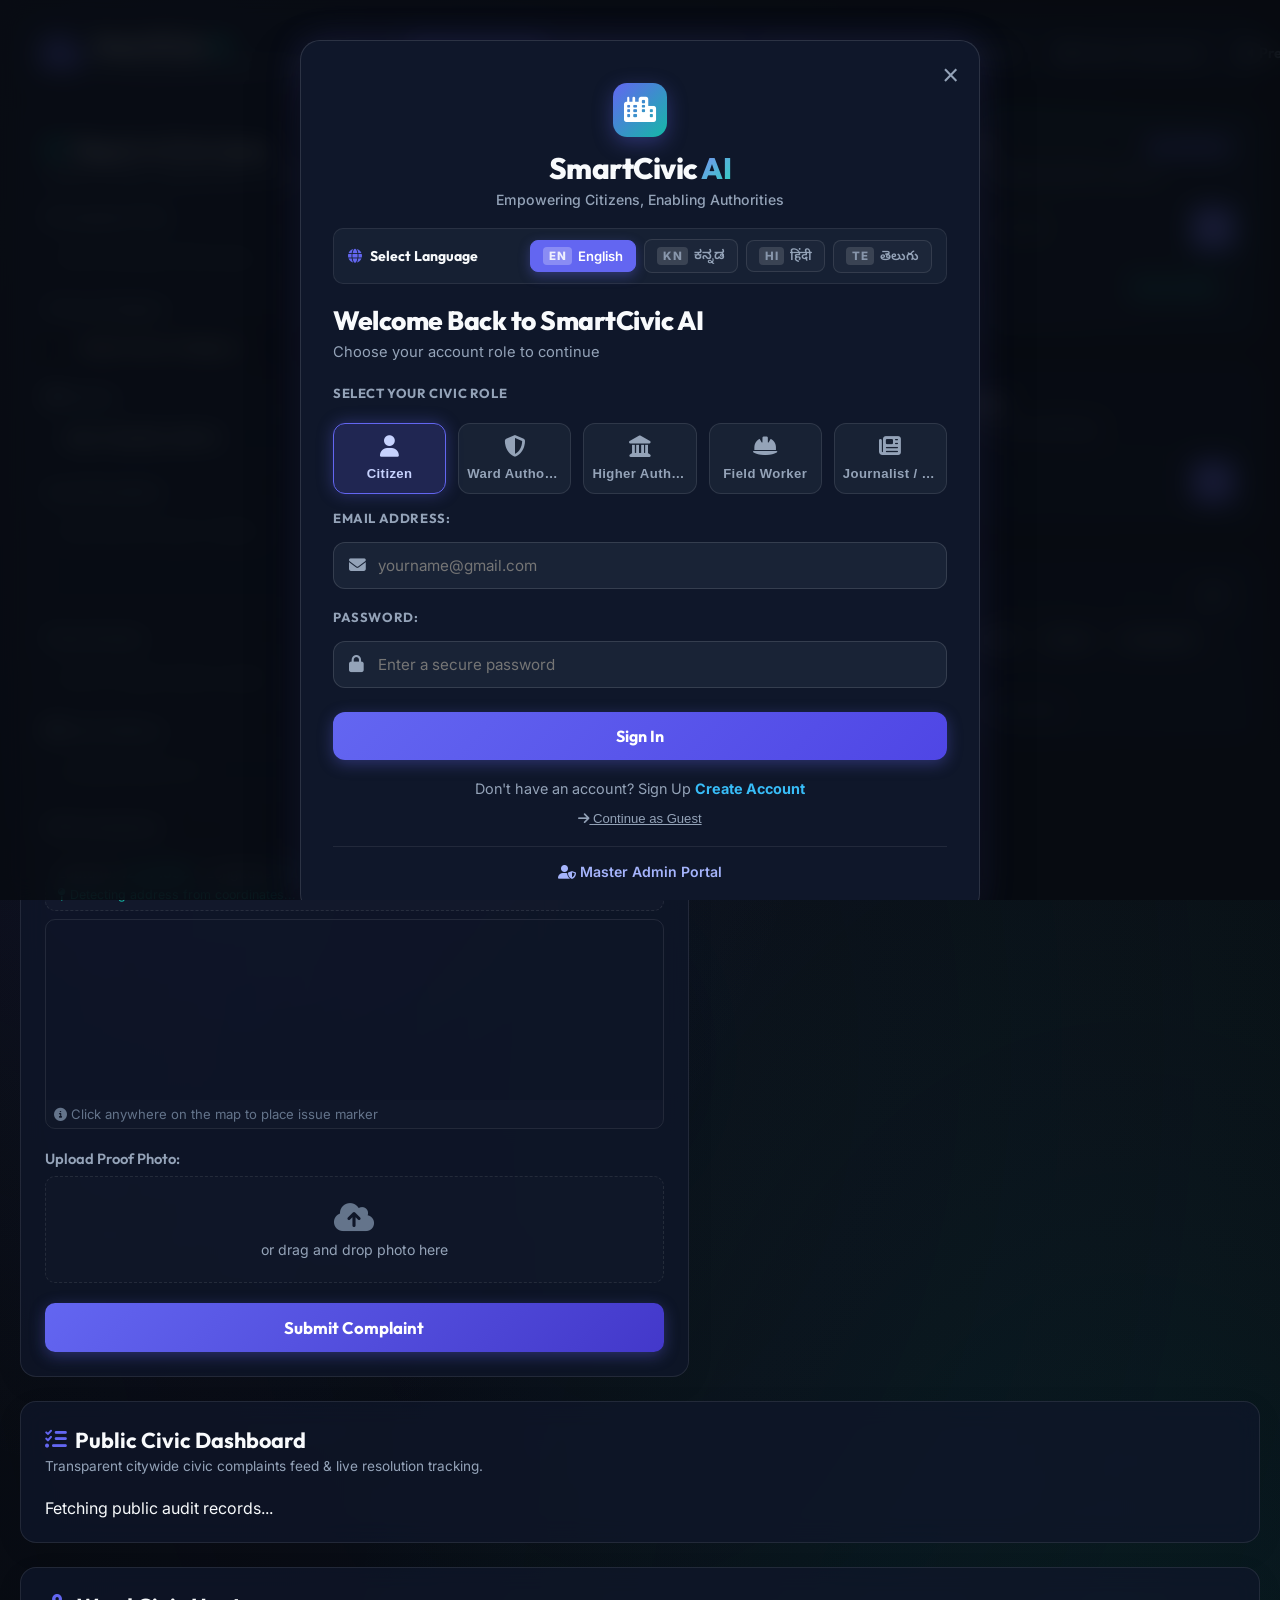
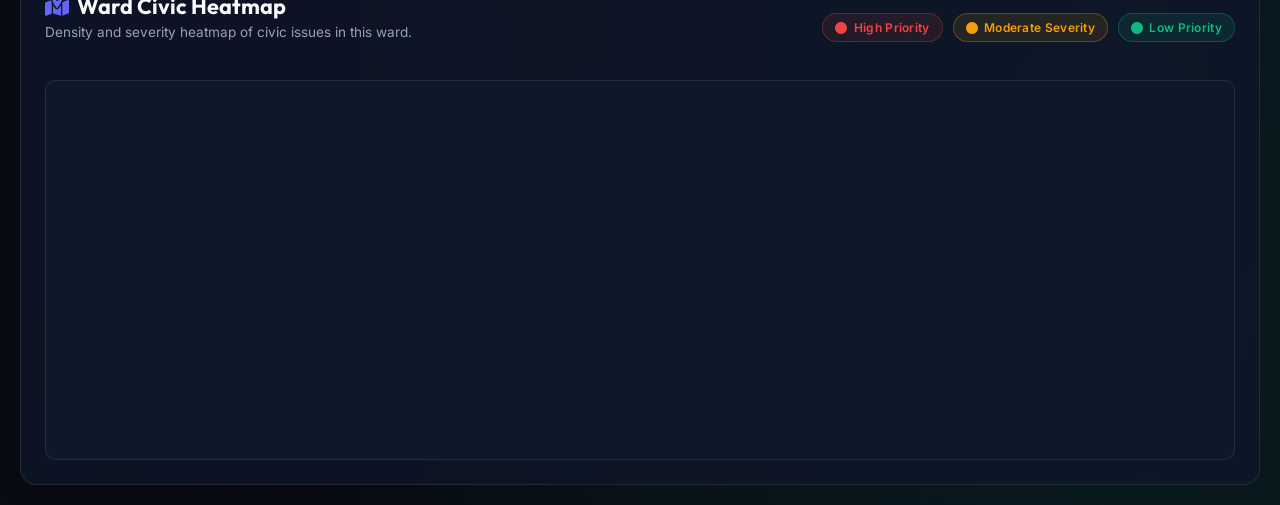
==== commit b4d5b23a: "feat: All 13 tests passing - multilingual AI, full lifecycle, escalation, journalist redirect, admin" ====
--- a/frontend/index.html
+++ b/frontend/index.html
@@ -51,7 +51,7 @@
             <!-- Navbar Nav -->
             <nav class="nav-links">
                 <button class="nav-btn active" data-tab="citizen-portal" id="btn-citizen"><i class="fa-solid fa-users"></i> <span data-i18n="tab_citizen">Citizen Portal</span></button>
-                <button class="nav-btn" data-tab="authority-dashboard" id="btn-authority"><i class="fa-solid fa-shield-halved"></i> <span data-i18n="tab_authority">Corporator Portal</span></button>
+                <button class="nav-btn" data-tab="authority-dashboard" id="btn-authority"><i class="fa-solid fa-shield-halved"></i> <span data-i18n="tab_authority">Ward Authority Portal</span></button>
                 <button class="nav-btn" data-tab="higher-authority-dashboard" id="btn-higher-authority"><i class="fa-solid fa-landmark-flag"></i> <span data-i18n="tab_higher_authority">Higher Authority</span></button>
                 <button class="nav-btn" data-tab="worker-module" id="btn-worker"><i class="fa-solid fa-helmet-safety"></i> <span data-i18n="tab_worker">Worker Module</span></button>
                 <button class="nav-btn" data-tab="journalist-dashboard" id="btn-journalist"><i class="fa-solid fa-newspaper"></i> <span data-i18n="tab_journalist">Journalist Dashboard</span></button>
@@ -70,22 +70,41 @@
                     <span class="notification-badge notif-badge hidden" id="header-notif-badge">0</span>
                 </button>
 
-                <!-- Header Luxury Language Switcher Pill -->
-                <div class="header-lang-wrapper" id="header-lang-wrapper">
-                    <div class="lang-selector-pill" role="group" aria-label="Language Selector">
-                        <i class="fa-solid fa-globe lang-globe-icon" data-i18n-title="select_language" title="Language Selector"></i>
-                        <div class="lang-btn-group">
-                            <button type="button" class="btn-lang active" data-lang="en" title="English"><span class="lang-tag">EN</span> English</button>
-                            <button type="button" class="btn-lang" data-lang="kn" title="ಕನ್ನಡ (Kannada)"><span class="lang-tag">KN</span> ಕನ್ನಡ</button>
-                            <button type="button" class="btn-lang" data-lang="hi" title="हिंदी (Hindi)"><span class="lang-tag">HI</span> हिंदी</button>
-                            <button type="button" class="btn-lang" data-lang="te" title="తెలుగు (Telugu)"><span class="lang-tag">TE</span> తెలుగు</button>
-                        </div>
+                <!-- Header Luxury Language Dropdown -->
+                <div class="lang-dropdown-wrapper" id="lang-dropdown-wrapper">
+                    <button type="button" class="lang-dropdown-btn" id="lang-dropdown-trigger" aria-haspopup="true" aria-expanded="false" title="Select Language">
+                        <i class="fa-solid fa-globe lang-globe-icon"></i>
+                        <span class="active-lang-tag" id="current-lang-tag">EN</span>
+                        <span class="active-lang-name" id="current-lang-name">English</span>
+                        <i class="fa-solid fa-chevron-down lang-chevron"></i>
+                    </button>
+                    <div class="lang-dropdown-menu hidden" id="lang-dropdown-menu" role="menu">
+                        <button type="button" class="btn-lang-option active" data-lang="en" role="menuitem">
+                            <span class="lang-tag">EN</span>
+                            <span class="lang-name">English</span>
+                            <i class="fa-solid fa-check checkmark"></i>
+                        </button>
+                        <button type="button" class="btn-lang-option" data-lang="kn" role="menuitem">
+                            <span class="lang-tag">KN</span>
+                            <span class="lang-name">ಕನ್ನಡ</span>
+                            <i class="fa-solid fa-check checkmark"></i>
+                        </button>
+                        <button type="button" class="btn-lang-option" data-lang="hi" role="menuitem">
+                            <span class="lang-tag">HI</span>
+                            <span class="lang-name">हिंदी</span>
+                            <i class="fa-solid fa-check checkmark"></i>
+                        </button>
+                        <button type="button" class="btn-lang-option" data-lang="te" role="menuitem">
+                            <span class="lang-tag">TE</span>
+                            <span class="lang-name">తెలుగు</span>
+                            <i class="fa-solid fa-check checkmark"></i>
+                        </button>
                     </div>
                 </div>
 
                 <div class="user-status-wrapper hidden" id="user-profile-banner">
                     <button class="btn-user-profile-link header-profile-btn" id="btn-header-profile" title="View & Edit Profile">
-                        <i class="fa-solid fa-user-circle text-accent-indigo"></i> <strong id="lbl-user-name" data-i18n="guest">Guest</strong> (<span id="lbl-user-role">citizen</span>)
+                        <i class="fa-solid fa-user-circle text-accent-indigo"></i> <strong id="lbl-user-name" data-i18n="guest">Guest</strong> <span id="lbl-user-role" class="user-role-badge">citizen</span>
                     </button>
                     <button class="btn-logout" id="btn-logout-session"><i class="fa-solid fa-right-from-bracket"></i> <span data-i18n="logout">Logout</span></button>
                 </div>
@@ -212,6 +231,40 @@
                                 <span><span data-i18n="linked_id">Linked ID:</span> <strong id="dup-linked-id">COMP-XXXX</strong></span>
                                 <button type="button" class="btn-small" id="btn-view-duplicate" data-i18n="track_linked_complaint">Track Linked Complaint</button>
                             </div>
+                        </div>
+
+                        <!-- Manual Address & Map Pin Section -->
+                        <div class="glass-card manual-address-card" id="manual-address-card">
+                            <div class="manual-address-header">
+                                <h3><i class="fa-solid fa-map-location-dot text-accent-teal"></i> <span data-i18n="manual_address_title">Manual Address & Map Pin</span></h3>
+                                <span class="badge badge-teal"><i class="fa-solid fa-crosshairs"></i> <span data-i18n="manual_address_badge">Live Pin</span></span>
+                            </div>
+                            <p class="section-subtitle" data-i18n="manual_address_subtitle">Type street, landmark, or layout to automatically point the map pin.</p>
+                            
+                            <div class="search-box address-search-box">
+                                <input type="text" id="manual-address-input" data-i18n-placeholder="manual_address_placeholder" placeholder="e.g. Holiday Village Road, RR Nagar 560098...">
+                                <button type="button" id="btn-manual-address-search" title="Locate & Pin on Map" data-i18n-title="locate_on_map">
+                                    <i class="fa-solid fa-location-crosshairs" id="icon-manual-address-search"></i>
+                                    <i class="fa-solid fa-circle-notch fa-spin hidden" id="spinner-manual-address-search"></i>
+                                </button>
+                            </div>
+
+                            <!-- Live Active Pinned Location Status -->
+                            <div id="manual-address-status-box" class="manual-address-status-box">
+                                <div class="address-status-row">
+                                    <i class="fa-solid fa-location-dot text-accent-teal"></i>
+                                    <div class="address-status-text">
+                                        <div class="address-status-label" data-i18n="current_pinned_label">Current Pinned Location:</div>
+                                        <div id="manual-address-display" class="address-status-val">Tap map or type address to pin</div>
+                                    </div>
+                                </div>
+                                <button type="button" class="btn-small btn-view-pinned" id="btn-focus-map-pin" title="Center Map on Pin" data-i18n="btn_focus_pin">
+                                    <i class="fa-solid fa-eye"></i> View on Map
+                                </button>
+                            </div>
+
+                            <!-- Location Suggestions Dropdown (appears when multiple results or matching) -->
+                            <div id="manual-address-suggestions" class="manual-address-suggestions hidden"></div>
                         </div>
 
                         <!-- Search Box -->
@@ -494,11 +547,20 @@
                     <div class="table-header" style="flex-wrap: wrap; gap: 12px;">
                         <div style="display: flex; align-items: center; gap: 12px;">
                             <h2><i class="fa-solid fa-list-check text-accent-indigo"></i> <span data-i18n="active_registry_title">Active Complaints Registry</span></h2>
-                            <span id="authority-ward-badge" class="badge" style="background: rgba(99, 102, 241, 0.2); color: #c7d2fe; padding: 4px 10px; font-size: 0.8rem; border-radius: 6px;">Ward 1</span>
+                            <span id="authority-ward-badge" class="badge" style="background: rgba(99, 102, 241, 0.2); color: #c7d2fe; padding: 4px 10px; font-size: 0.8rem; border-radius: 6px;">All Wards (Citywide)</span>
                         </div>
                         
                         <!-- Filters -->
                         <div class="filters-row" style="flex-wrap: wrap; gap: 10px;">
+                            <div class="filter-group">
+                                <label for="filter-ward-authority" data-i18n="ha_filter_ward"><i class="fa-solid fa-map-location-dot"></i> Ward:</label>
+                                <select id="filter-ward-authority" style="padding: 6px 12px; border-radius: 8px; border: 1px solid var(--panel-border); background: rgba(0,0,0,0.2); color: var(--text-primary); font-size: 0.85rem;">
+                                    <option value="all" data-i18n="ha_all_wards">All Wards (Citywide)</option>
+                                    <option value="ward_1">Ward 1 (North-West)</option>
+                                    <option value="ward_2">Ward 2 (North-East)</option>
+                                    <option value="ward_3">Ward 3 (South / RR Nagar)</option>
+                                </select>
+                            </div>
                             <div class="filter-group">
                                 <label for="filter-search-authority"><i class="fa-solid fa-search"></i></label>
                                 <input type="text" id="filter-search-authority" data-i18n-placeholder="filter_search_placeholder" placeholder="Search ID, title, keyword..." style="padding: 6px 12px; border-radius: 8px; border: 1px solid var(--panel-border); background: rgba(0,0,0,0.2); color: var(--text-primary); font-size: 0.85rem; width: 180px;">
@@ -610,10 +672,10 @@
                     </div>
                 </div>
 
-                <!-- Corporator Performance Leaderboard Card -->
+                <!-- Ward Authority Performance Leaderboard Card -->
                 <div class="glass-card" style="margin-top: 24px;">
                     <div class="table-header">
-                        <h2><i class="fa-solid fa-trophy text-accent-amber"></i> <span data-i18n="ward_performance_title">Ward Corporator Performance Metrics</span></h2>
+                        <h2><i class="fa-solid fa-trophy text-accent-amber"></i> <span data-i18n="ward_performance_title">Ward Authority Performance Metrics</span></h2>
                         <p class="section-subtitle" data-i18n="ward_performance_subtitle">Real-time resolution rates, average resolution speed, and citizen satisfaction ratings.</p>
                     </div>
                     <div class="table-scroll-container">
@@ -740,10 +802,10 @@
                     </div>
                 </div>
 
-                <!-- Corporator Performance Leaderboard Across Wards -->
+                <!-- Ward Authority Performance Leaderboard Across Wards -->
                 <div class="glass-card" style="margin-bottom: 24px;">
                     <div class="table-header">
-                        <h2><i class="fa-solid fa-trophy text-accent-amber"></i> <span data-i18n="ha_leaderboard_title">Ward Corporator Performance Leaderboard</span></h2>
+                        <h2><i class="fa-solid fa-trophy text-accent-amber"></i> <span data-i18n="ha_leaderboard_title">Ward Authority Performance Leaderboard</span></h2>
                         <p class="section-subtitle" data-i18n="ha_leaderboard_subtitle">Real metrics calculated from resolved complaints, resolution times, and citizen satisfaction ratings.</p>
                     </div>
                     <div class="table-scroll-container">
@@ -752,7 +814,7 @@
                                 <tr>
                                     <th data-i18n="th_rank">Rank</th>
                                     <th data-i18n="th_ward">Ward</th>
-                                    <th data-i18n="th_responsible_corporator">Responsible Corporator</th>
+                                    <th data-i18n="th_responsible_corporator">Responsible Ward Authority</th>
                                     <th data-i18n="th_total_issues">Total Issues</th>
                                     <th data-i18n="th_resolved">Resolved</th>
                                     <th data-i18n="th_resolution_percent">Resolution %</th>
@@ -1067,7 +1129,7 @@
                                 </button>
                                 <button type="button" class="role-card" data-role="authority">
                                     <i class="fa-solid fa-shield-halved"></i>
-                                    <span data-i18n="role_authority">CORPORATOR</span>
+                                    <span data-i18n="role_authority">WARD AUTHORITY</span>
                                 </button>
                                 <button type="button" class="role-card" data-role="higher_authority">
                                     <i class="fa-solid fa-landmark"></i>
@@ -1126,7 +1188,7 @@
                             </button>
                             <button type="button" class="role-card" data-login-role="authority">
                                 <i class="fa-solid fa-shield-halved"></i>
-                                <span data-i18n="role_authority">CORPORATOR</span>
+                                <span data-i18n="role_authority">WARD AUTHORITY</span>
                             </button>
                             <button type="button" class="role-card" data-login-role="higher_authority">
                                 <i class="fa-solid fa-landmark"></i>
@@ -1402,7 +1464,7 @@
             </div>
         </div>
 
-        <!-- CORPORATOR SITE INSPECTION MODAL -->
+        <!-- WARD AUTHORITY SITE INSPECTION MODAL -->
         <div id="inspection-modal" class="modal-overlay hidden" style="z-index: 100000;">
             <div class="glass-card modal-content" style="max-width: 500px; width: 92%;">
                 <div class="modal-header" style="display: flex; justify-content: space-between; align-items: center; border-bottom: 1px solid var(--panel-border); padding-bottom: 12px; margin-bottom: 16px;">
@@ -1414,7 +1476,7 @@
                 </div>
                 <div class="modal-body">
                     <p style="color: var(--text-secondary); font-size: 0.88rem; margin-bottom: 16px;" data-i18n="inspection_desc">
-                        Ward corporators can record physical site inspection visits and upload on-site verification photos.
+                        Ward authorities can record physical site inspection visits and upload on-site verification photos.
                     </p>
                     <form id="inspection-form">
                         <input type="hidden" id="inspection-complaint-id">
@@ -1488,7 +1550,7 @@
                 </div>
                 <div class="modal-body">
                     <p style="color: var(--text-secondary); font-size: 0.88rem; margin-bottom: 16px;" data-i18n="admin_notice_desc">
-                        Send an urgent executive directive or show-cause notice to the assigned corporator and dispatch worker.
+                        Send an urgent executive directive or show-cause notice to the assigned ward authority and dispatch worker.
                     </p>
                     <form id="admin-notice-form">
                         <input type="hidden" id="admin-notice-complaint-id">
--- a/frontend/app.css
+++ b/frontend/app.css
@@ -117,19 +117,22 @@
     -webkit-backdrop-filter: blur(12px);
     border: 1px solid var(--panel-border);
     border-radius: var(--radius-lg);
-    padding: 16px 24px;
+    padding: 12px 20px;
     display: flex;
     justify-content: space-between;
     align-items: center;
+    gap: 12px;
     margin-bottom: 24px;
     box-shadow: 0 4px 30px rgba(0, 0, 0, 0.03);
     z-index: 1000;
+    max-width: 100%;
 }
 
 .logo-area {
     display: flex;
     align-items: center;
     gap: 12px;
+    flex-shrink: 0;
 }
 
 .logo-icon {
@@ -159,23 +162,26 @@
 /* Navigation Buttons */
 .nav-links {
     display: flex;
-    gap: 8px;
+    gap: 6px;
+    align-items: center;
+    flex-wrap: nowrap;
 }
 
 .nav-btn {
     background: transparent;
     border: 1px solid transparent;
     color: var(--text-secondary);
-    padding: 10px 18px;
+    padding: 8px 14px;
     font-family: var(--font-heading);
-    font-size: 0.95rem;
+    font-size: 0.9rem;
     font-weight: 600;
     border-radius: var(--radius-md);
     cursor: pointer;
     display: flex;
     align-items: center;
-    gap: 8px;
-    transition: var(--transition-smooth);
+    gap: 6px;
+    transition: var(--transition-smooth);
+    white-space: nowrap;
 }
 
 .nav-btn:hover {
@@ -193,7 +199,31 @@
 .header-controls {
     display: flex;
     align-items: center;
-    gap: 16px;
+    gap: 8px;
+    flex-shrink: 0;
+    flex-wrap: nowrap;
+}
+
+.btn-icon-header {
+    width: 38px;
+    height: 38px;
+    border-radius: var(--radius-md);
+    background: rgba(255, 255, 255, 0.04);
+    border: 1px solid var(--panel-border);
+    display: flex;
+    align-items: center;
+    justify-content: center;
+    cursor: pointer;
+    color: var(--text-secondary);
+    transition: var(--transition-smooth);
+    position: relative;
+    flex-shrink: 0;
+}
+
+.btn-icon-header:hover {
+    background: rgba(99, 102, 241, 0.15);
+    color: var(--accent-indigo);
+    border-color: rgba(99, 102, 241, 0.3);
 }
 
 .user-selector-wrapper {
@@ -658,6 +688,208 @@
     background: rgba(255, 255, 255, 0.02);
     padding: 8px;
     border-radius: var(--radius-sm);
+}
+
+/* Manual Address Locator Section */
+.manual-address-card {
+    border: 1px solid rgba(20, 184, 166, 0.25);
+    background: linear-gradient(145deg, rgba(30, 41, 59, 0.7), rgba(15, 23, 42, 0.8));
+    position: relative;
+    overflow: hidden;
+}
+
+.manual-address-card::before {
+    content: '';
+    position: absolute;
+    top: 0;
+    left: 0;
+    right: 0;
+    height: 2px;
+    background: linear-gradient(90deg, transparent, var(--accent-teal), transparent);
+}
+
+.manual-address-header {
+    display: flex;
+    justify-content: space-between;
+    align-items: center;
+    margin-bottom: 6px;
+}
+
+.manual-address-header h3 {
+    font-family: var(--font-heading);
+    font-size: 1.15rem;
+    font-weight: 700;
+    margin: 0;
+    display: flex;
+    align-items: center;
+    gap: 8px;
+}
+
+.badge-teal {
+    background: rgba(20, 184, 166, 0.15);
+    color: var(--accent-teal);
+    border: 1px solid rgba(20, 184, 166, 0.3);
+    font-size: 0.75rem;
+    padding: 3px 8px;
+    border-radius: 20px;
+    font-weight: 700;
+    display: inline-flex;
+    align-items: center;
+    gap: 4px;
+}
+
+.address-search-box {
+    margin-top: 10px;
+    position: relative;
+}
+
+.address-search-box input {
+    background: rgba(15, 23, 42, 0.6);
+    border: 1px solid var(--panel-border);
+    border-radius: var(--radius-md);
+    padding: 11px 14px;
+    font-size: 0.9rem;
+    color: var(--text-primary);
+    transition: var(--transition-smooth);
+}
+
+.address-search-box input:focus {
+    border-color: var(--accent-teal);
+    box-shadow: 0 0 0 3px rgba(20, 184, 166, 0.2);
+    outline: none;
+}
+
+.address-search-box button {
+    background: linear-gradient(135deg, var(--accent-teal), #0d9488);
+    width: 46px;
+    height: 46px;
+    color: #fff;
+    box-shadow: 0 4px 12px rgba(20, 184, 166, 0.3);
+}
+
+.address-search-box button:hover {
+    background: #0d9488;
+    transform: scale(1.04);
+}
+
+/* Status Box */
+.manual-address-status-box {
+    margin-top: 12px;
+    padding: 10px 12px;
+    background: rgba(15, 23, 42, 0.5);
+    border: 1px dashed rgba(20, 184, 166, 0.3);
+    border-radius: var(--radius-md);
+    display: flex;
+    justify-content: space-between;
+    align-items: center;
+    gap: 10px;
+}
+
+.address-status-row {
+    display: flex;
+    align-items: flex-start;
+    gap: 10px;
+    flex-grow: 1;
+    overflow: hidden;
+}
+
+.address-status-row i {
+    font-size: 1rem;
+    margin-top: 3px;
+    flex-shrink: 0;
+}
+
+.address-status-text {
+    display: flex;
+    flex-direction: column;
+    overflow: hidden;
+}
+
+.address-status-label {
+    font-size: 0.72rem;
+    text-transform: uppercase;
+    letter-spacing: 0.5px;
+    color: var(--text-muted);
+}
+
+.address-status-val {
+    font-size: 0.82rem;
+    color: var(--text-primary);
+    font-weight: 600;
+    white-space: nowrap;
+    overflow: hidden;
+    text-overflow: ellipsis;
+    max-width: 260px;
+}
+
+.btn-view-pinned {
+    background: rgba(20, 184, 166, 0.15);
+    color: var(--accent-teal);
+    border: 1px solid rgba(20, 184, 166, 0.35);
+    padding: 6px 10px;
+    font-size: 0.78rem;
+    font-weight: 600;
+    border-radius: var(--radius-sm);
+    cursor: pointer;
+    flex-shrink: 0;
+    transition: var(--transition-smooth);
+    display: flex;
+    align-items: center;
+    gap: 5px;
+}
+
+.btn-view-pinned:hover {
+    background: var(--accent-teal);
+    color: #fff;
+}
+
+/* Location Suggestions Dropdown */
+.manual-address-suggestions {
+    margin-top: 8px;
+    background: rgba(15, 23, 42, 0.95);
+    border: 1px solid var(--panel-border);
+    border-radius: var(--radius-md);
+    max-height: 180px;
+    overflow-y: auto;
+    display: flex;
+    flex-direction: column;
+    gap: 4px;
+    padding: 6px;
+    box-shadow: 0 10px 25px rgba(0,0,0,0.4);
+    z-index: 20;
+}
+
+.suggestion-item {
+    padding: 8px 10px;
+    border-radius: var(--radius-sm);
+    font-size: 0.82rem;
+    color: var(--text-secondary);
+    cursor: pointer;
+    display: flex;
+    align-items: center;
+    gap: 8px;
+    transition: var(--transition-smooth);
+}
+
+.suggestion-item:hover {
+    background: rgba(20, 184, 166, 0.15);
+    color: var(--text-primary);
+}
+
+.suggestion-item i {
+    color: var(--accent-teal);
+    font-size: 0.85rem;
+}
+
+/* Pulse highlight on map picker when pinned */
+.map-highlight-pulse {
+    animation: mapPulse 1.2s ease-in-out;
+}
+
+@keyframes mapPulse {
+    0% { box-shadow: 0 0 0 0 rgba(20, 184, 166, 0.8); }
+    50% { box-shadow: 0 0 0 8px rgba(20, 184, 166, 0.3); }
+    100% { box-shadow: 0 0 0 0 rgba(20, 184, 166, 0); }
 }
 
 /* Tracker Search Styles */
@@ -1410,42 +1642,108 @@
 
 /* User Session Status */
 .user-status-wrapper {
-    display: flex;
-    align-items: center;
-    gap: 12px;
-    background: rgba(255, 255, 255, 0.03);
-    border: 1px solid var(--panel-border);
-    border-radius: var(--radius-md);
-    padding: 6px 14px;
-}
-
-.user-status-text {
-    font-size: 0.85rem;
-    color: var(--text-secondary);
-}
-
-.user-status-text strong {
-    color: var(--text-primary);
-}
-
-.btn-logout {
-    background: rgba(244, 63, 94, 0.1);
-    border: 1px solid rgba(244, 63, 94, 0.3);
-    color: var(--priority-high);
+    display: inline-flex;
+    align-items: center;
+    gap: 8px;
+    background: rgba(15, 23, 42, 0.75);
+    border: 1px solid var(--panel-border);
+    border-radius: 9999px;
+    padding: 3px 6px 3px 10px;
+    backdrop-filter: blur(12px);
+    -webkit-backdrop-filter: blur(12px);
+    box-shadow: 0 4px 14px rgba(0, 0, 0, 0.2);
+    white-space: nowrap;
+    flex-shrink: 0;
+    transition: var(--transition-smooth);
+}
+
+body.light-theme .user-status-wrapper {
+    background: rgba(255, 255, 255, 0.9);
+    border-color: rgba(0, 0, 0, 0.1);
+    box-shadow: 0 2px 10px rgba(0, 0, 0, 0.04);
+}
+
+.header-profile-btn,
+.btn-user-profile-link {
+    background: transparent !important;
+    border: none !important;
+    color: var(--text-primary) !important;
+    width: auto !important;
+    height: auto !important;
+    border-radius: 9999px !important;
+    display: inline-flex !important;
+    align-items: center !important;
+    gap: 6px !important;
+    padding: 3px 6px 3px 2px !important;
+    cursor: pointer;
+    font-family: var(--font-heading);
+    font-size: 0.86rem;
+    font-weight: 600;
+    white-space: nowrap;
+    transition: var(--transition-smooth);
+    overflow: visible;
+}
+
+.header-profile-btn:hover,
+.btn-user-profile-link:hover {
+    color: var(--accent-indigo) !important;
+    background: rgba(99, 102, 241, 0.1) !important;
+}
+
+.header-profile-btn i {
+    font-size: 1.15rem;
+    color: var(--accent-indigo);
+}
+
+.header-profile-btn strong {
+    color: var(--text-primary);
+    font-weight: 700;
+}
+
+.header-profile-btn span,
+.user-role-badge {
     font-size: 0.72rem;
     font-weight: 700;
-    padding: 4px 8px;
-    border-radius: var(--radius-sm);
-    cursor: pointer;
-    display: flex;
-    align-items: center;
-    gap: 4px;
+    color: #a5b4fc;
+    background: rgba(99, 102, 241, 0.18);
+    border: 1px solid rgba(99, 102, 241, 0.32);
+    padding: 2px 8px;
+    border-radius: 9999px;
+    text-transform: uppercase;
+    letter-spacing: 0.3px;
+    margin-left: 2px;
+}
+
+body.light-theme .header-profile-btn span,
+body.light-theme .user-role-badge {
+    background: rgba(79, 70, 229, 0.1);
+    color: var(--accent-indigo);
+    border-color: rgba(79, 70, 229, 0.2);
+}
+
+.btn-logout {
+    background: rgba(244, 63, 94, 0.12);
+    border: 1px solid rgba(244, 63, 94, 0.35);
+    color: #fca5a5;
+    font-size: 0.78rem;
+    font-weight: 700;
+    padding: 4px 10px;
+    border-radius: 9999px;
+    cursor: pointer;
+    display: inline-flex;
+    align-items: center;
+    gap: 5px;
+    white-space: nowrap;
+    flex-shrink: 0;
     transition: var(--transition-smooth);
 }
 
 .btn-logout:hover {
     background: var(--priority-high);
-    color: white;
+    border-color: var(--priority-high);
+    color: #ffffff;
+    box-shadow: 0 2px 10px var(--priority-high-glow);
+    transform: translateY(-1px);
 }
 
 /* Authentication Modal Card */
@@ -2203,6 +2501,7 @@
 .auth-brand-title span {
     background: linear-gradient(135deg, #818cf8, #2dd4bf);
     -webkit-background-clip: text;
+    background-clip: text;
     -webkit-text-fill-color: transparent;
 }
 
@@ -2313,39 +2612,51 @@
     color: #ffffff;
 }
 
-/* Header luxury language switcher pill */
-.header-lang-wrapper {
-    display: flex;
-    align-items: center;
-    margin-right: 8px;
-}
-
-.lang-selector-pill {
-    display: flex;
-    align-items: center;
-    gap: 6px;
+/* Header luxury language dropdown */
+.lang-dropdown-wrapper {
+    position: relative;
+    display: inline-flex;
+    align-items: center;
+    flex-shrink: 0;
+}
+
+.lang-dropdown-btn {
+    display: inline-flex;
+    align-items: center;
+    gap: 7px;
     background: rgba(15, 23, 42, 0.75);
     border: 1px solid var(--panel-border);
-    padding: 4px 8px;
     border-radius: 9999px;
-    box-shadow: 0 4px 14px rgba(0, 0, 0, 0.25);
+    padding: 5px 12px;
+    color: var(--text-primary);
+    font-family: var(--font-heading);
+    font-size: 0.84rem;
+    font-weight: 600;
+    cursor: pointer;
     backdrop-filter: blur(12px);
     -webkit-backdrop-filter: blur(12px);
-    transition: var(--transition-smooth);
-}
-
-body.light-theme .lang-selector-pill {
-    background: rgba(255, 255, 255, 0.88);
+    box-shadow: 0 4px 14px rgba(0, 0, 0, 0.2);
+    transition: var(--transition-smooth);
+    white-space: nowrap;
+    flex-shrink: 0;
+}
+
+.lang-dropdown-btn:hover {
+    border-color: rgba(99, 102, 241, 0.4);
+    background: rgba(99, 102, 241, 0.12);
+    transform: translateY(-1px);
+}
+
+body.light-theme .lang-dropdown-btn {
+    background: rgba(255, 255, 255, 0.9);
     border-color: rgba(0, 0, 0, 0.1);
+    color: var(--text-primary);
     box-shadow: 0 2px 10px rgba(0, 0, 0, 0.04);
 }
 
-.lang-globe-icon {
+.lang-dropdown-btn .lang-globe-icon {
     color: var(--accent-indigo);
-    font-size: 1rem;
-    margin-left: 6px;
-    margin-right: 2px;
-    opacity: 0.9;
+    font-size: 0.95rem;
     animation: langPulse 5s infinite ease-in-out;
 }
 
@@ -2354,41 +2665,120 @@
     50% { transform: scale(1.12); opacity: 1; color: var(--accent-amber); }
 }
 
-.header-lang-wrapper .lang-btn-group {
-    display: flex;
-    align-items: center;
-    gap: 4px;
-}
-
-.header-lang-wrapper .btn-lang {
-    padding: 5px 12px;
-    font-size: 0.85rem;
+.lang-dropdown-btn .active-lang-tag {
+    font-size: 0.72rem;
+    font-weight: 800;
+    background: var(--accent-indigo);
+    color: #ffffff;
+    padding: 1px 6px;
+    border-radius: 4px;
+    letter-spacing: 0.3px;
+}
+
+.lang-dropdown-btn .active-lang-name {
+    font-size: 0.84rem;
     font-weight: 600;
-    border-radius: 9999px;
-    border: 1px solid transparent;
+    color: var(--text-primary);
+}
+
+.lang-dropdown-btn .lang-chevron {
+    font-size: 0.68rem;
+    color: var(--text-muted);
+    transition: transform 0.2s ease;
+    margin-left: 1px;
+}
+
+.lang-dropdown-btn[aria-expanded="true"] .lang-chevron {
+    transform: rotate(180deg);
+}
+
+/* Dropdown Menu */
+.lang-dropdown-menu {
+    position: absolute;
+    top: calc(100% + 8px);
+    right: 0;
+    background: #0f172a;
+    border: 1px solid rgba(255, 255, 255, 0.12);
+    border-radius: 14px;
+    padding: 6px;
+    min-width: 175px;
+    box-shadow: 0 12px 30px rgba(0, 0, 0, 0.6), 0 0 20px rgba(99, 102, 241, 0.18);
+    backdrop-filter: blur(16px);
+    -webkit-backdrop-filter: blur(16px);
+    z-index: 1200;
+    display: flex;
+    flex-direction: column;
+    gap: 3px;
+    animation: fadeInScale 0.2s cubic-bezier(0.16, 1, 0.3, 1);
+}
+
+body.light-theme .lang-dropdown-menu {
+    background: #ffffff;
+    border-color: rgba(0, 0, 0, 0.12);
+    box-shadow: 0 12px 30px rgba(0, 0, 0, 0.12);
+}
+
+.lang-dropdown-menu.hidden {
+    display: none !important;
+}
+
+.btn-lang-option {
+    display: flex;
+    align-items: center;
+    gap: 10px;
+    padding: 8px 12px;
+    border-radius: 8px;
+    border: none;
     background: transparent;
     color: var(--text-secondary);
-    transition: var(--transition-smooth);
-}
-
-.header-lang-wrapper .btn-lang:hover {
-    background: rgba(99, 102, 241, 0.15);
-    color: var(--text-primary);
-    transform: translateY(-1px);
-}
-
-.header-lang-wrapper .btn-lang.active {
-    background: var(--accent-indigo);
-    color: #ffffff !important;
-    border-color: var(--accent-indigo);
-    box-shadow: 0 2px 8px var(--accent-indigo-glow);
-}
-
-.header-lang-wrapper .btn-lang .lang-tag {
+    font-family: var(--font-body);
+    font-size: 0.86rem;
+    font-weight: 500;
+    cursor: pointer;
+    width: 100%;
+    text-align: left;
+    transition: var(--transition-smooth);
+}
+
+.btn-lang-option:hover {
+    background: rgba(99, 102, 241, 0.12);
+    color: var(--text-primary);
+}
+
+.btn-lang-option.active {
+    background: rgba(99, 102, 241, 0.18);
+    color: var(--accent-indigo);
+    font-weight: 700;
+}
+
+.btn-lang-option .lang-tag {
     font-size: 0.7rem;
     font-weight: 800;
-    padding: 2px 5px;
+    background: rgba(255, 255, 255, 0.08);
+    color: var(--text-secondary);
+    padding: 2px 6px;
     border-radius: 4px;
+    min-width: 26px;
+    text-align: center;
+}
+
+.btn-lang-option.active .lang-tag {
+    background: var(--accent-indigo);
+    color: #ffffff;
+}
+
+.btn-lang-option .lang-name {
+    flex: 1;
+}
+
+.btn-lang-option .checkmark {
+    font-size: 0.8rem;
+    color: var(--accent-indigo);
+    opacity: 0;
+}
+
+.btn-lang-option.active .checkmark {
+    opacity: 1;
 }
 
 /* Auth Modal Language row */
@@ -2456,24 +2846,28 @@
     line-height: 1.4;
 }
 
-@media (max-width: 900px) {
-    .header-lang-wrapper .btn-lang {
-        padding: 4px 8px;
-        font-size: 0.8rem;
+@media (max-width: 1150px) {
+    .logo-text p {
+        display: none;
     }
+    .lang-dropdown-btn .active-lang-name {
+        display: none;
+    }
+}
+
+@media (max-width: 1080px) {
+    .glass-header {
+        flex-wrap: wrap;
+        row-gap: 12px;
+        padding: 12px 16px;
+    }
+    .header-controls {
+        flex-shrink: 1;
+        flex-wrap: wrap;
+    }
 }
 
 @media (max-width: 768px) {
-    .header-lang-wrapper {
-        order: 3;
-        margin-top: 6px;
-        width: 100%;
-        justify-content: center;
-    }
-    .lang-selector-pill {
-        width: 100%;
-        justify-content: center;
-    }
     .dashboard-lang-bar {
         flex-direction: column;
         align-items: flex-start;
@@ -2530,23 +2924,7 @@
 }
 
 /* Header User Profile Trigger */
-.header-profile-btn {
-    background: rgba(255, 255, 255, 0.05);
-    border: 1px solid var(--panel-border);
-    color: var(--text-primary);
-    width: 38px;
-    height: 38px;
-    border-radius: 50%;
-    display: flex;
-    align-items: center;
-    justify-content: center;
-    cursor: pointer;
-    transition: var(--transition-smooth);
-}
-.header-profile-btn:hover {
-    background: rgba(20, 184, 166, 0.2);
-    border-color: var(--accent-teal);
-}
+/* Styled in .user-status-wrapper above to prevent button collision */
 
 /* Citizen "My Complaints" Filter Pills */
 .citizen-filter-pill {
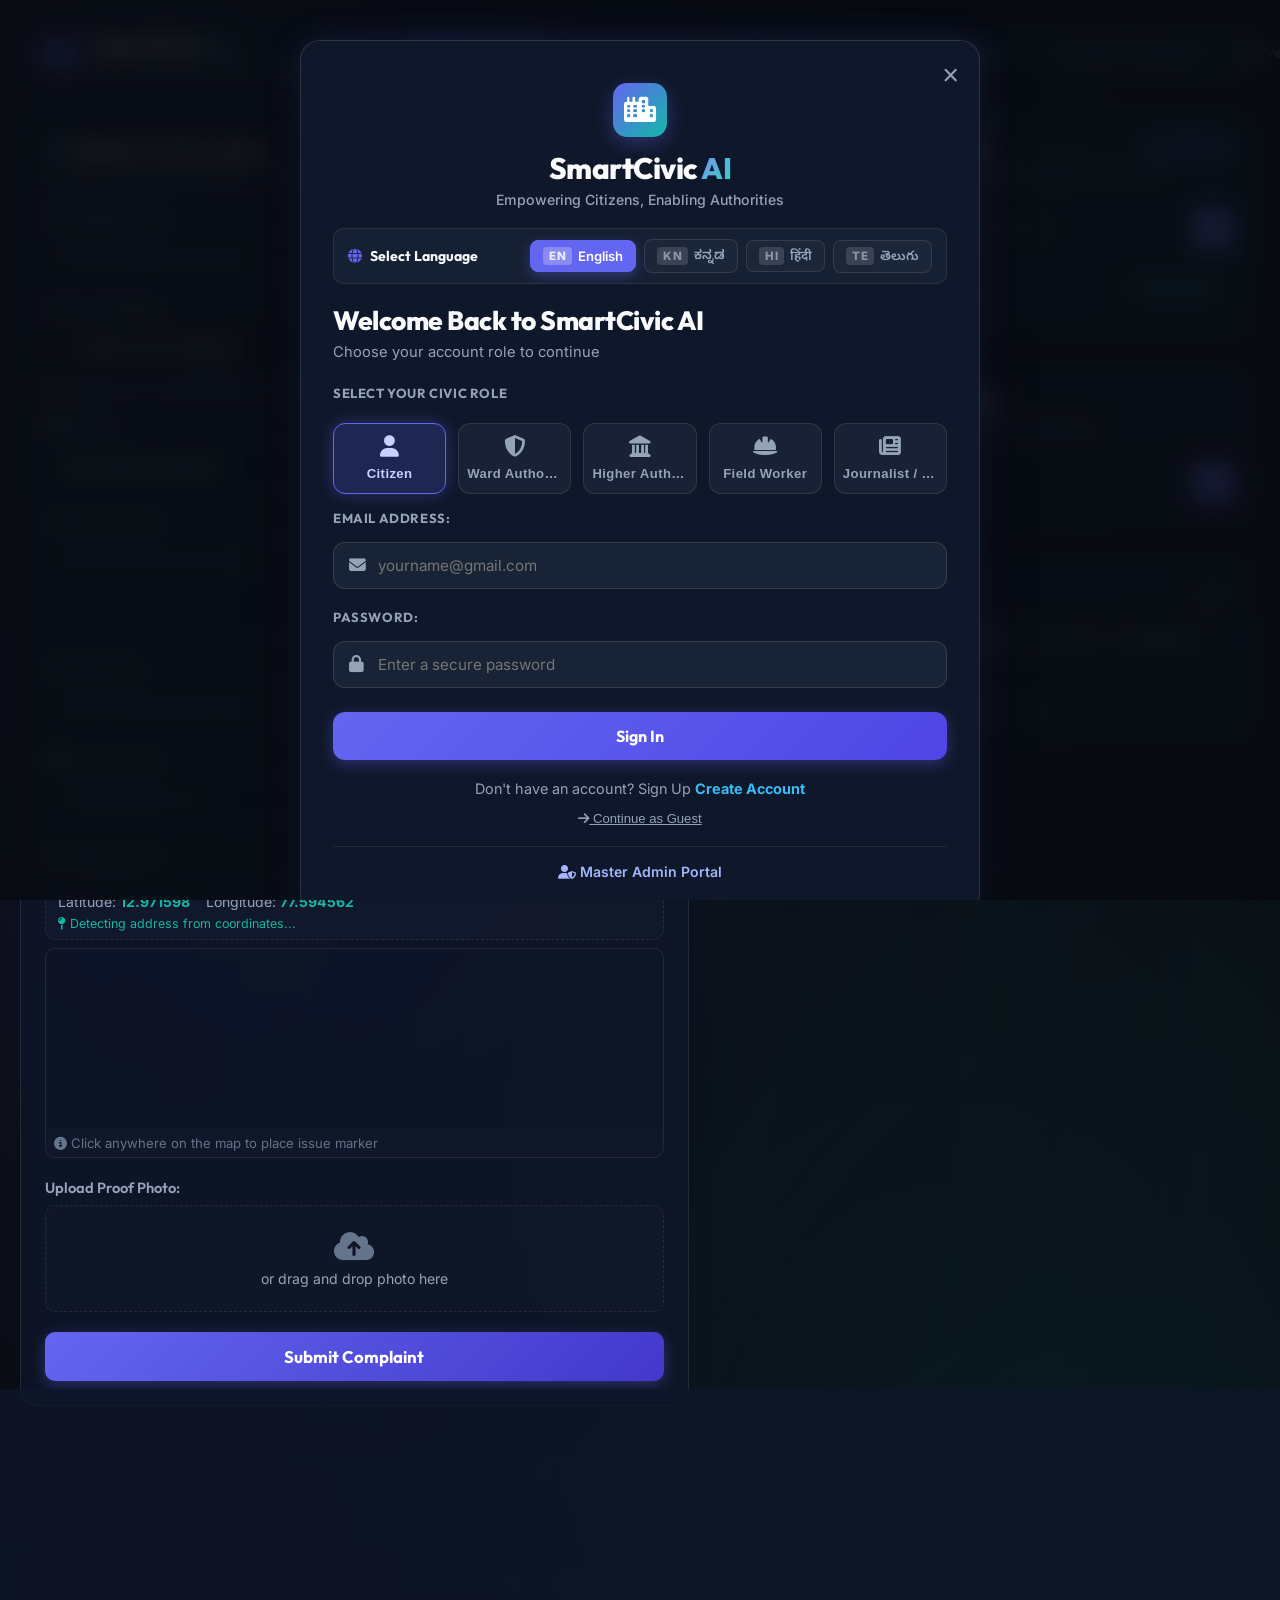
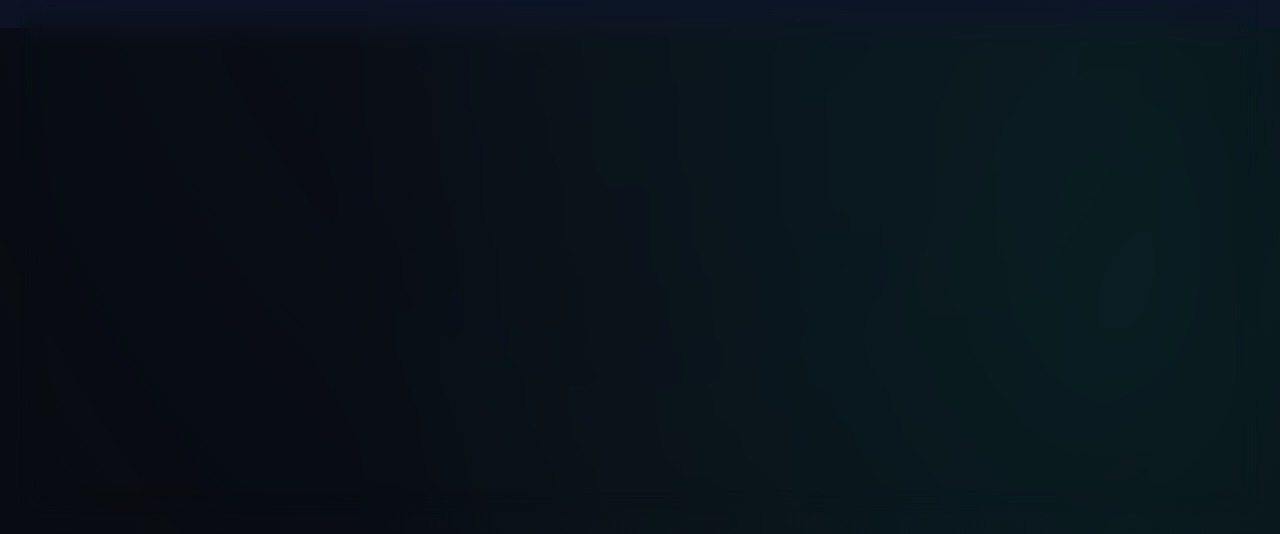
==== commit 8510fc85: "Configure production WSGI, Render deployment files, and 24h/48h SLA timers" ====
--- a/frontend/index.html
+++ b/frontend/index.html
@@ -148,6 +148,9 @@
                                     <option value="public_toilet" data-i18n="cat_public_toilet">Public Toilet Issues</option>
                                     <option value="other" data-i18n="cat_other">Other Civic Issue</option>
                                 </select>
+                                <div id="category-sla-hint" style="margin-top: 6px; font-size: 0.78rem; color: var(--text-muted); display: flex; align-items: center; gap: 6px;">
+                                    <i class="fa-solid fa-stopwatch text-accent-amber"></i> <span id="category-sla-hint-text">Standard SLA: Drainage/Sewage (24h Target) | Potholes/Roads (48h Target)</span>
+                                </div>
                             </div>
 
                             <div class="form-group">
